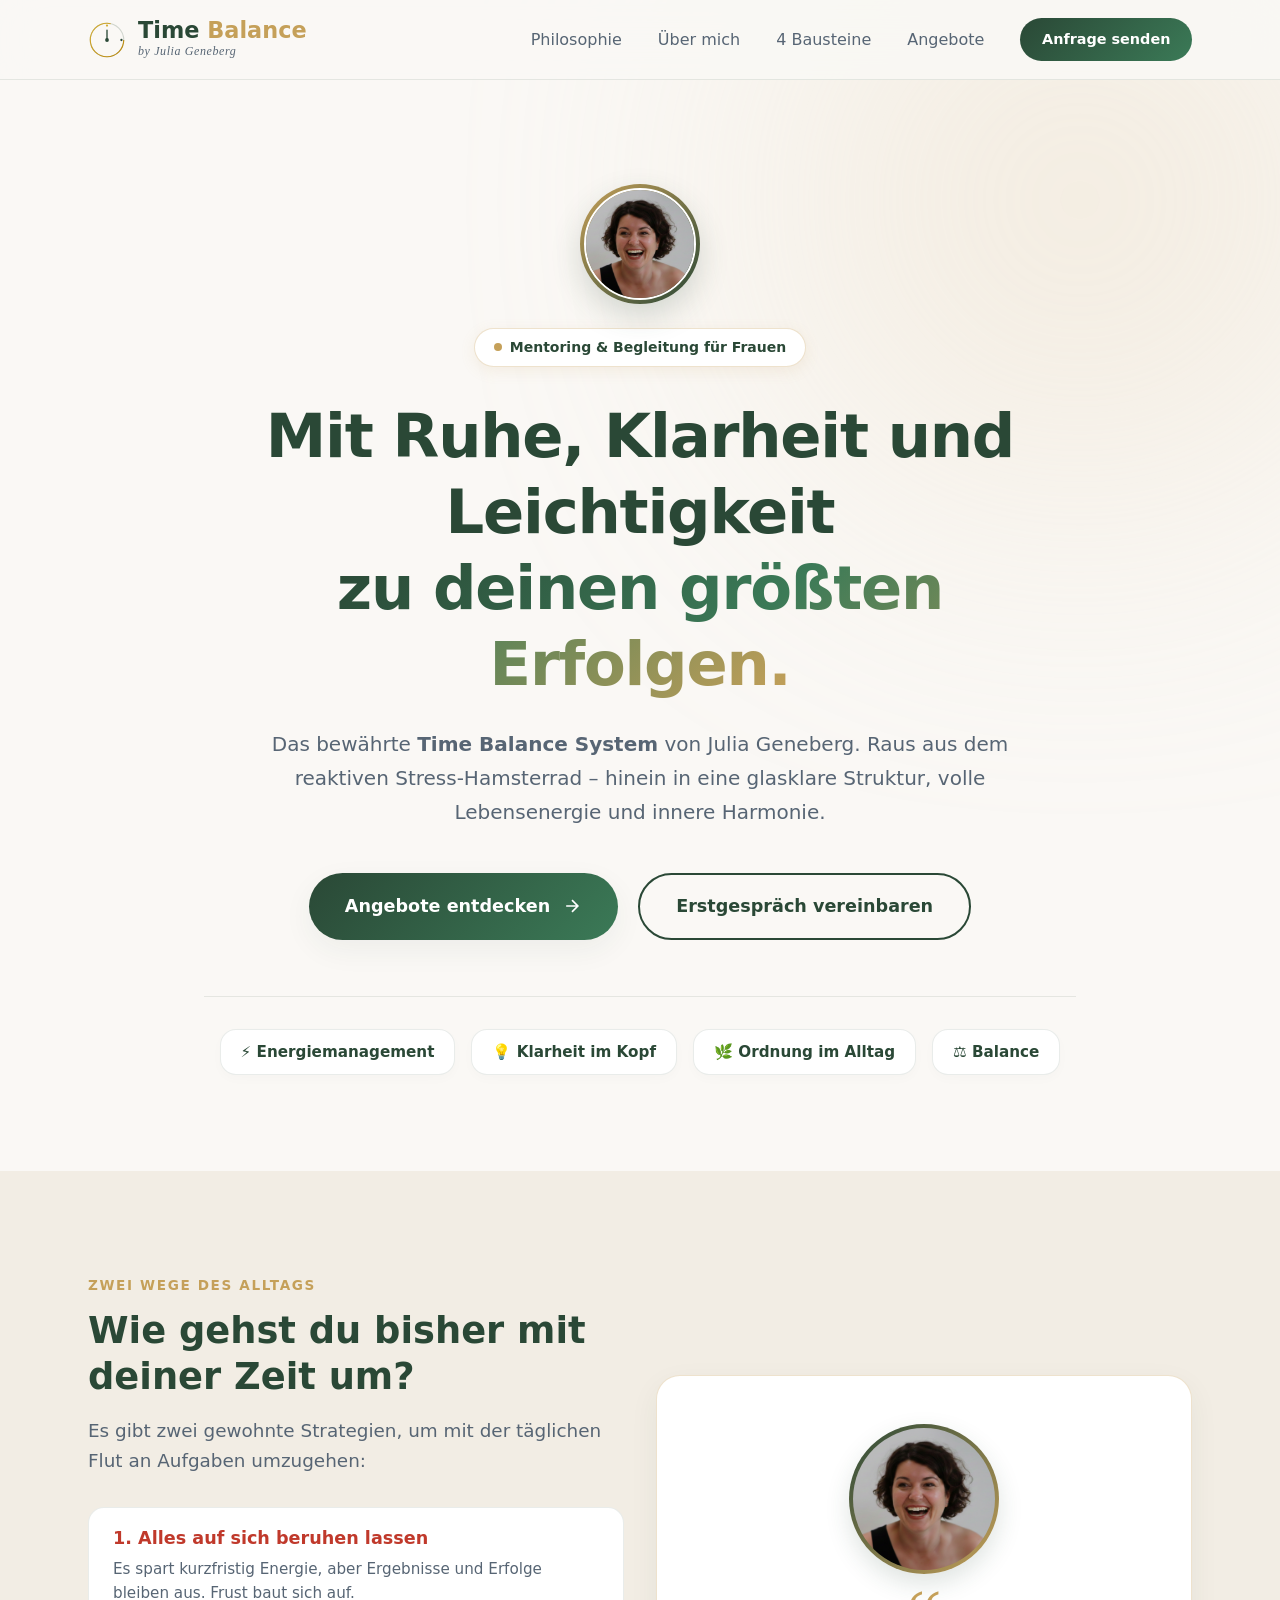
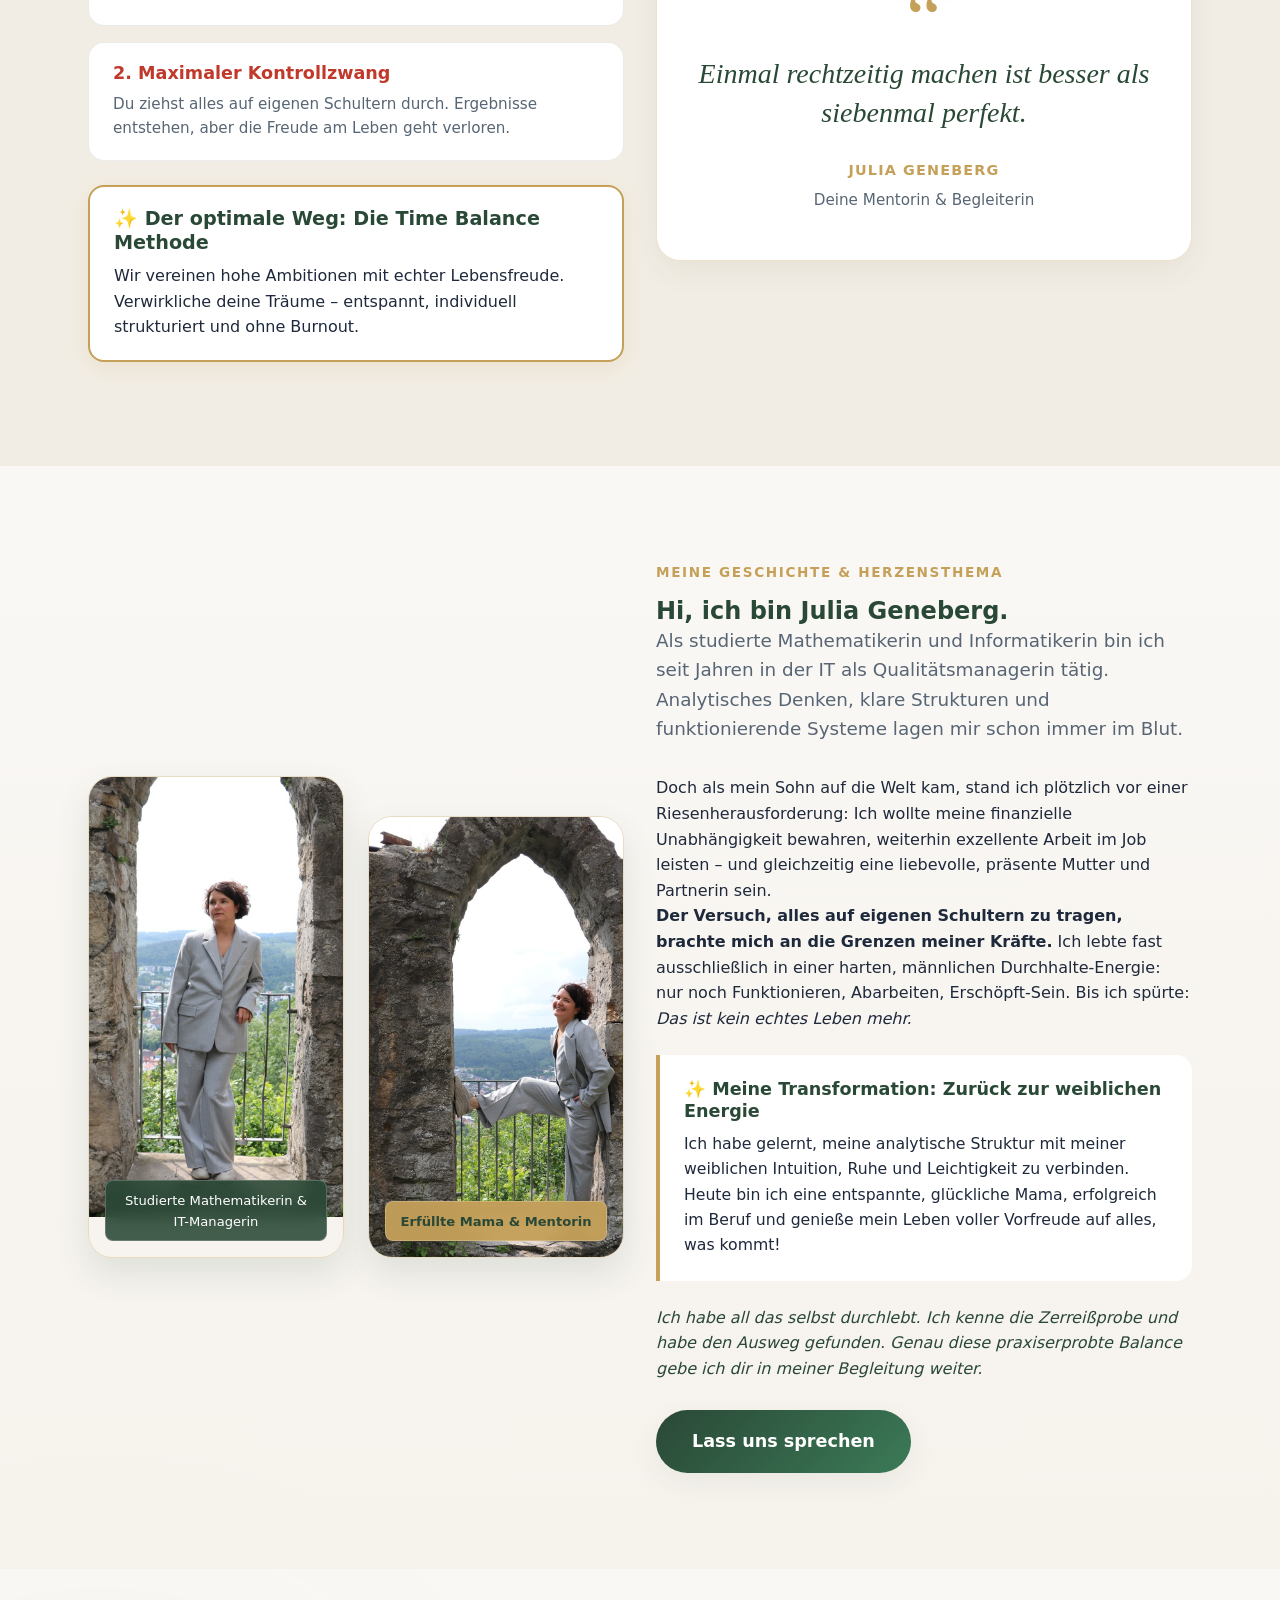
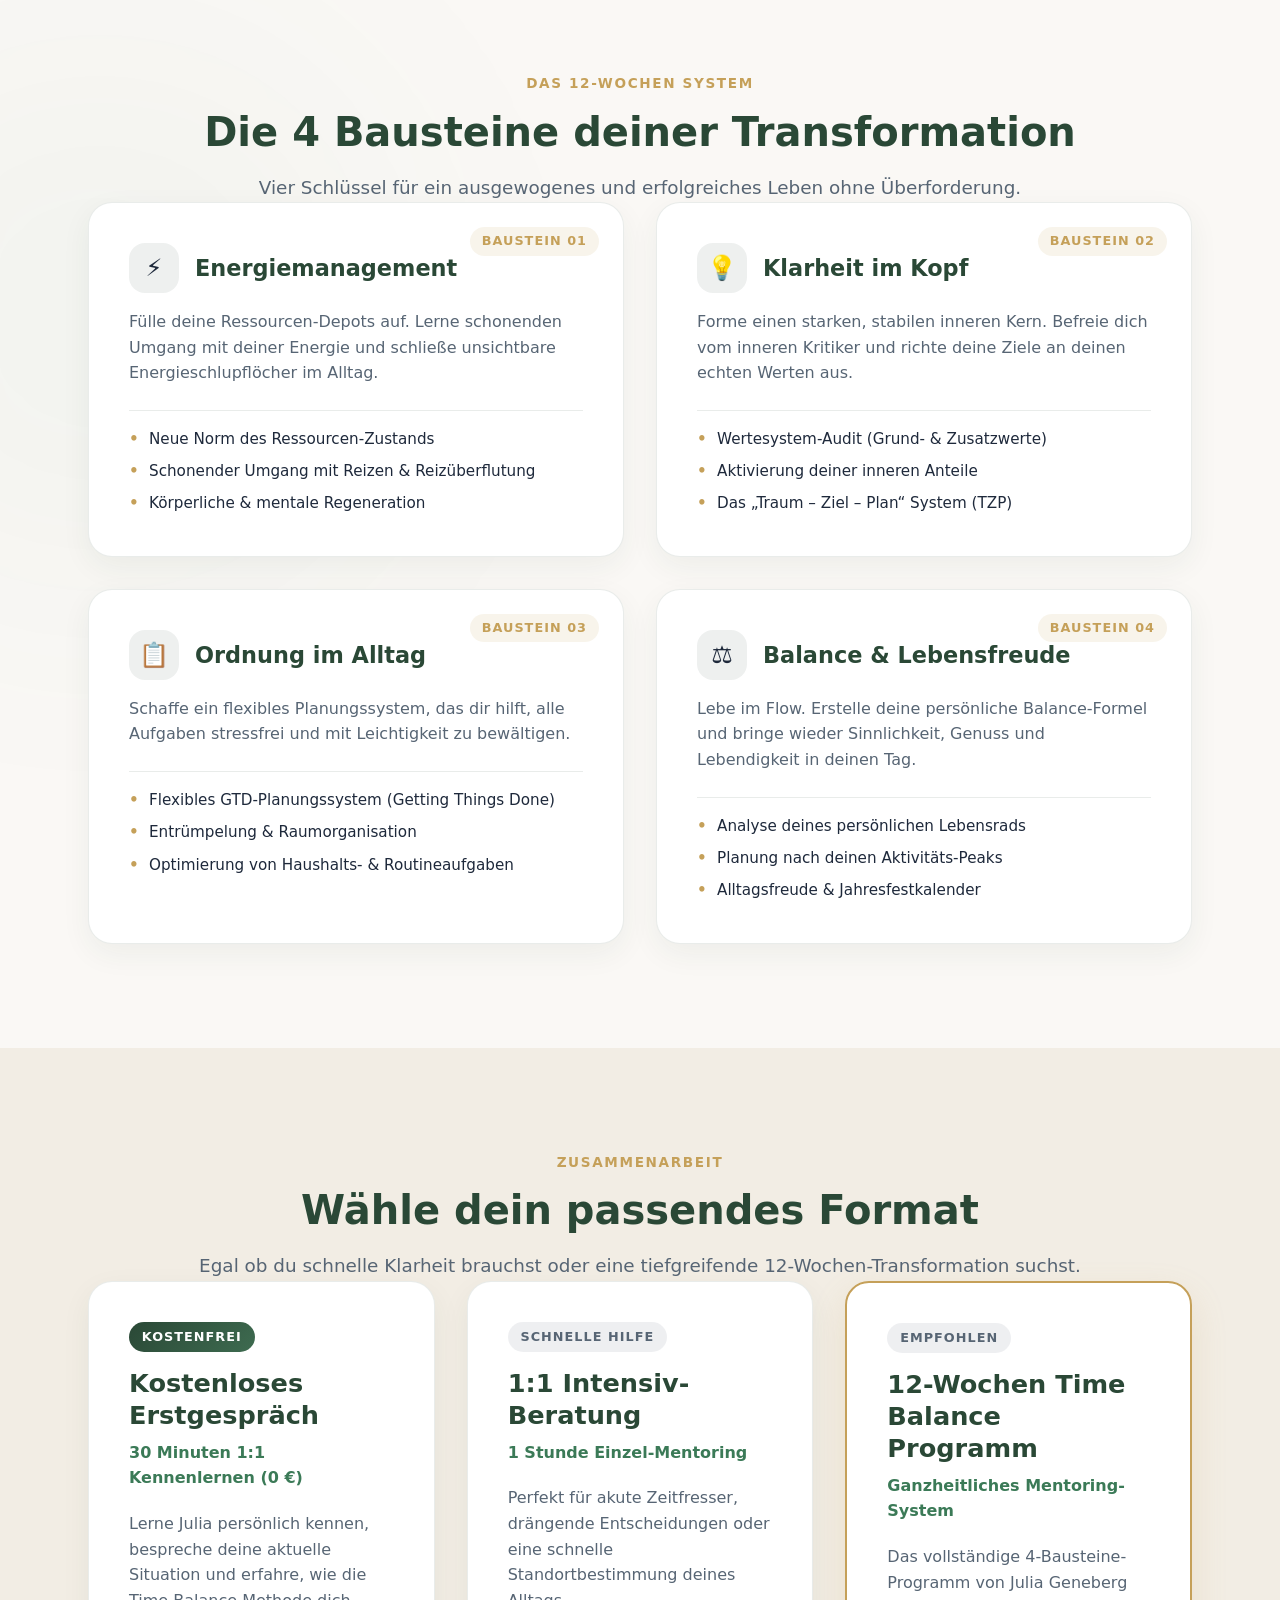
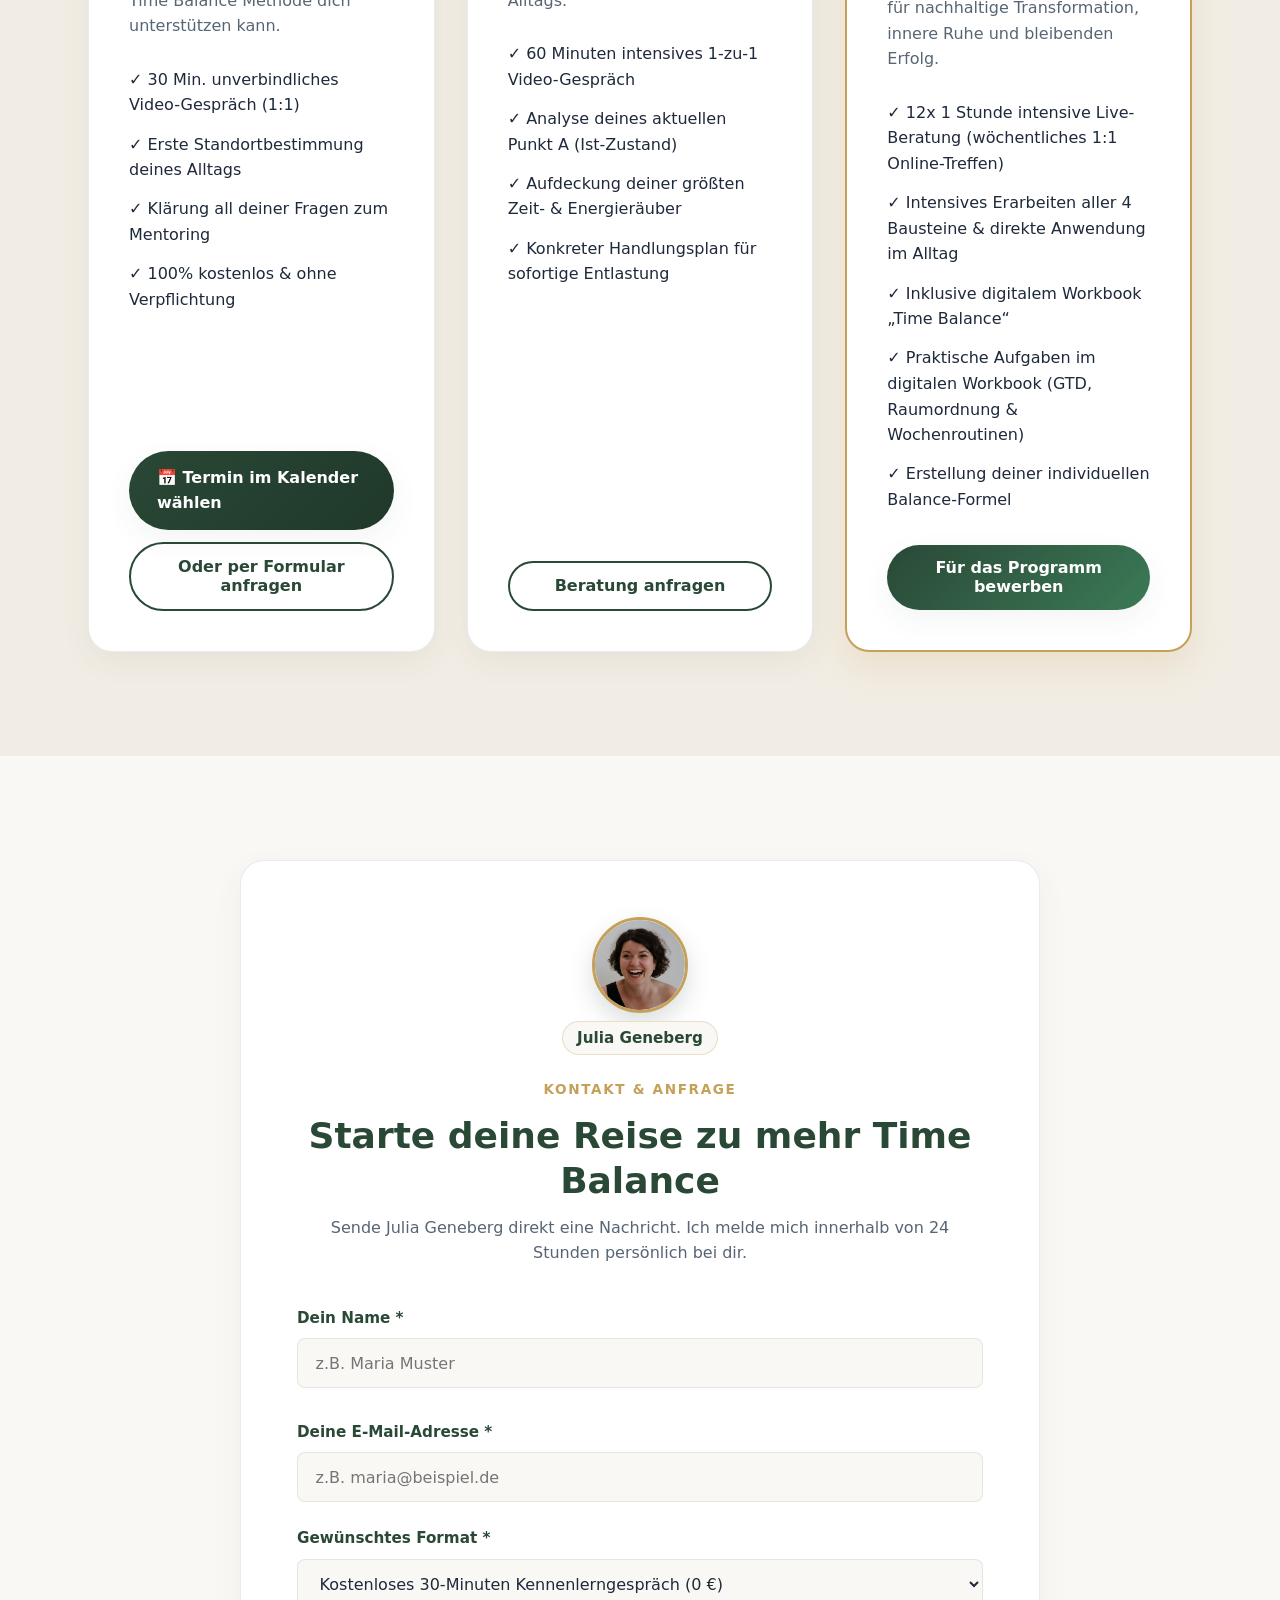
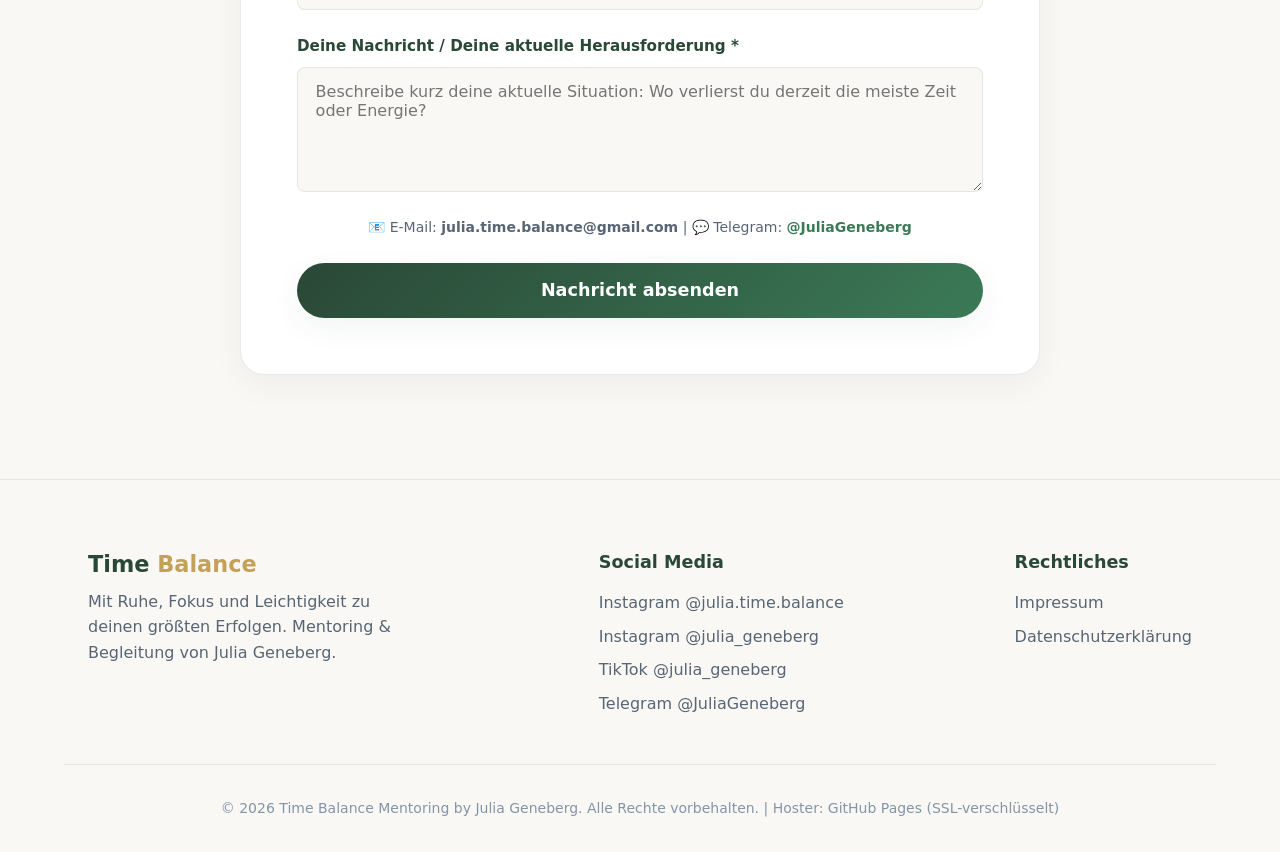
==== index.html @ 058be2da "Add files via upload" ====
<!DOCTYPE html>
<html lang="de">
<head>
    <meta charset="UTF-8">
    <meta name="viewport" content="width=device-width, initial-scale=1.0">
    <title>Time Balance | Julia Geneberg – Mit Ruhe, Klarheit & Leichtigkeit zum Erfolg</title>
    <meta name="description" content="Time Balance Mentoring & Begleitung von Julia Geneberg. Gewinne deine Energie zurück, schaffe Ordnung im Alltag und erreiche deine Ziele ohne Burnout.">
    <meta name="keywords" content="Time Balance, Julia Geneberg, Zeitmanagement Mentoring, Energiemanagement, Klarheit im Kopf, Ordnung im Alltag, Work-Life-Balance, Begleitung">
    
    <!-- Open Graph / Social Media -->
    <meta property="og:title" content="Time Balance | Julia Geneberg">
    <meta property="og:description" content="Mit Ruhe, Klarheit und Leichtigkeit zu deinen größten Erfolgen. Entdecke das 12-Wochen-Programm & die 1:1 Beratung.">
    <meta property="og:type" content="website">

    <!-- CSS (System & Local Fonts - 100% DSGVO-konform ohne US-Datentransfer) -->
    <link rel="stylesheet" href="style.css">
</head>
<body>

    <!-- Subtle Organic Background Glows -->
    <div class="bg-glow glow-light-1"></div>
    <div class="bg-glow glow-light-2"></div>

    <!-- Navigation Bar -->
    <nav class="navbar" id="navbar">
        <div class="container nav-container">
            <a href="#" class="logo">
                <div class="logo-icon-wrapper">
                    <!-- Custom Time Balance Clock Logo Icon -->
                    <svg class="logo-clock-svg" viewBox="0 0 100 100" width="38" height="38">
                        <circle cx="50" cy="50" r="44" fill="none" stroke="currentColor" stroke-width="3" opacity="0.2"/>
                        <circle cx="50" cy="50" r="44" fill="none" stroke="url(#goldGradient)" stroke-width="3" stroke-dasharray="276" stroke-dashoffset="60"/>
                        <!-- Clock Hands -->
                        <line x1="50" y1="50" x2="50" y2="24" stroke="currentColor" stroke-width="3.5" stroke-linecap="round"/>
                        <line x1="50" y1="50" x2="68" y2="50" stroke="url(#goldGradient)" stroke-width="3.5" stroke-linecap="round"/>
                        <!-- Center Balance Sphere -->
                        <circle cx="50" cy="50" r="5" fill="currentColor"/>
                        <!-- Gentle orbit dots -->
                        <circle cx="50" cy="12" r="3" fill="#D4AF37"/>
                        <circle cx="88" cy="50" r="3" fill="#2A4836"/>
                        <defs>
                            <linearGradient id="goldGradient" x1="0%" y1="0%" x2="100%" y2="100%">
                                <stop offset="0%" stop-color="#D4AF37"/>
                                <stop offset="100%" stop-color="#B8860B"/>
                            </linearGradient>
                        </defs>
                    </svg>
                </div>
                <div class="logo-text-group">
                    <span class="logo-title">Time <span class="accent-gold">Balance</span></span>
                    <span class="logo-subtitle">by Julia Geneberg</span>
                </div>
            </a>
            <div class="nav-links">
                <a href="#philosophie">Philosophie</a>
                <a href="#ueber-mich">Über mich</a>
                <a href="#bausteine">4 Bausteine</a>
                <a href="#angebote">Angebote</a>
                <a href="#kontakt" class="btn btn-nav btn-primary">Anfrage senden</a>
            </div>
        </div>
    </nav>

    <!-- Hero Section -->
    <header class="hero">
        <div class="container hero-container">
            <div class="hero-profile" style="margin-bottom: 1.5rem; display: flex; justify-content: center; align-items: center;">
                <div class="hero-avatar-circle" style="width: 120px; height: 120px; min-width: 120px; min-height: 120px; max-width: 120px; max-height: 120px; border-radius: 50%; padding: 4px; background: linear-gradient(135deg, var(--accent-gold) 0%, var(--brand-forest) 100%); box-shadow: 0 10px 25px rgba(42, 72, 54, 0.2); overflow: hidden; display: block;">
                    <img src="julia-geneberg.jpg" alt="Julia Geneberg – Time Balance Mentorin & Begleiterin" class="hero-avatar-img" style="width: 100%; height: 100%; border-radius: 50%; object-fit: cover; display: block; border: 2px solid #FFF;">
                </div>
            </div>
            <div class="hero-badge">
                <span class="pulse-dot"></span> Mentoring & Begleitung für Frauen
            </div>
            <h1 class="hero-title">
                Mit Ruhe, Klarheit und Leichtigkeit <br>
                <span class="gradient-text">zu deinen größten Erfolgen.</span>
            </h1>
            <p class="hero-subtitle">
                Das bewährte <strong>Time Balance System</strong> von Julia Geneberg. Raus aus dem reaktiven Stress-Hamsterrad – hinein in eine glasklare Struktur, volle Lebensenergie und innere Harmonie.
            </p>
            <div class="hero-actions">
                <a href="#angebote" class="btn btn-primary btn-lg shadow-soft">
                    <span>Angebote entdecken</span>
                    <svg width="20" height="20" viewBox="0 0 24 24" fill="none" stroke="currentColor" stroke-width="2"><path d="M5 12h14M12 5l7 7-7 7"/></svg>
                </a>
                <a href="#kontakt" class="btn btn-outline btn-lg">Erstgespräch vereinbaren</a>
            </div>
            
            <!-- Key Pillars Overview -->
            <div class="hero-pillars-preview">
                <div class="pillar-pill">⚡ Energiemanagement</div>
                <div class="pillar-pill">💡 Klarheit im Kopf</div>
                <div class="pillar-pill">🌿 Ordnung im Alltag</div>
                <div class="pillar-pill">⚖️ Balance</div>
            </div>
        </div>
    </header>

    <main>
        <!-- Core Philosophy Section -->
        <section class="section philosophy-section" id="philosophie">
            <div class="container">
                <div class="grid grid-2 align-center">
                    <div class="philosophy-text">
                        <span class="section-tag">Zwei Wege des Alltags</span>
                        <h2>Wie gehst du bisher mit deiner Zeit um?</h2>
                        <p class="lead-text">Es gibt zwei gewohnte Strategien, um mit der täglichen Flut an Aufgaben umzugehen:</p>
                        
                        <div class="strategy-comparison">
                            <div class="strategy-box strategy-bad">
                                <h4>1. Alles auf sich beruhen lassen</h4>
                                <p>Es spart kurzfristig Energie, aber Ergebnisse und Erfolge bleiben aus. Frust baut sich auf.</p>
                            </div>
                            <div class="strategy-box strategy-bad">
                                <h4>2. Maximaler Kontrollzwang</h4>
                                <p>Du ziehst alles auf eigenen Schultern durch. Ergebnisse entstehen, aber die Freude am Leben geht verloren.</p>
                            </div>
                        </div>

                        <div class="strategy-box strategy-good">
                            <h4>✨ Der optimale Weg: Die Time Balance Methode</h4>
                            <p>Wir vereinen hohe Ambitionen mit echter Lebensfreude. Verwirkliche deine Träume – entspannt, individuell strukturiert und ohne Burnout.</p>
                        </div>
                    </div>

                    <div class="philosophy-card-wrapper">
                        <div class="glass-card main-quote-card text-center">
                            <div class="author-photo-wrapper">
                                <img src="julia-geneberg.jpg" alt="Julia Geneberg – Time Balance Mentorin & Begleiterin" class="author-photo">
                            </div>
                            <div class="quote-icon">“</div>
                            <blockquote class="quote-text">
                                Einmal rechtzeitig machen ist besser als siebenmal perfekt.
                            </blockquote>
                            <cite class="quote-author">Julia Geneberg</cite>
                            <p class="author-title">Deine Mentorin & Begleiterin</p>
                        </div>
                    </div>
                </div>
            </div>
        </section>

        <!-- Section: Über Julia Geneberg (Meine Story) -->
        <section class="section about-section" id="ueber-mich">
            <div class="container">
                <div class="grid grid-2 align-center">
                    <div class="about-images-gallery">
                        <div class="about-img-card card-primary">
                            <img src="julia-about-1.jpg" alt="Julia Geneberg – Mentoring & IT Qualitätsmanagerin" class="about-img">
                            <div class="about-img-badge">
                                <span>Studierte Mathematikerin & IT-Managerin</span>
                            </div>
                        </div>
                        <div class="about-img-card card-secondary">
                            <img src="julia-about-2.jpg" alt="Julia Geneberg – Mit Leichtigkeit und Freude im Leben" class="about-img">
                            <div class="about-img-badge gold-badge">
                                <span>Erfüllte Mama & Mentorin</span>
                            </div>
                        </div>
                    </div>

                    <div class="about-text-content">
                        <span class="section-tag">Meine Geschichte & Herzensthema</span>
                        <h2>Hi, ich bin Julia Geneberg.</h2>
                        <p class="lead-text">
                            Als studierte Mathematikerin und Informatikerin bin ich seit Jahren in der IT als Qualitätsmanagerin tätig. Analytisches Denken, klare Strukturen und funktionierende Systeme lagen mir schon immer im Blut.
                        </p>
                        
                        <p>
                            Doch als mein Sohn auf die Welt kam, stand ich plötzlich vor einer Riesenherausforderung: Ich wollte meine finanzielle Unabhängigkeit bewahren, weiterhin exzellente Arbeit im Job leisten – und gleichzeitig eine liebevolle, präsente Mutter und Partnerin sein.
                        </p>

                        <p>
                            <strong>Der Versuch, alles auf eigenen Schultern zu tragen, brachte mich an die Grenzen meiner Kräfte.</strong> Ich lebte fast ausschließlich in einer harten, männlichen Durchhalte-Energie: nur noch Funktionieren, Abarbeiten, Erschöpft-Sein. Bis ich spürte: <em>Das ist kein echtes Leben mehr.</em>
                        </p>

                        <div class="about-highlight-box">
                            <h4>✨ Meine Transformation: Zurück zur weiblichen Energie</h4>
                            <p>
                                Ich habe gelernt, meine analytische Struktur mit meiner weiblichen Intuition, Ruhe und Leichtigkeit zu verbinden. Heute bin ich eine entspannte, glückliche Mama, erfolgreich im Beruf und genieße mein Leben voller Vorfreude auf alles, was kommt!
                            </p>
                        </div>

                        <p class="about-closing-note">
                            Ich habe all das selbst durchlebt. Ich kenne die Zerreißprobe und habe den Ausweg gefunden. Genau diese praxiserprobte Balance gebe ich dir in meiner Begleitung weiter.
                        </p>

                        <div class="about-cta">
                            <a href="#kontakt" class="btn btn-primary btn-lg shadow-soft">Lass uns sprechen</a>
                        </div>
                    </div>
                </div>
            </div>
        </section>

        <!-- The 4 Modules / Bausteine Section -->
        <section class="section modules-section" id="bausteine">
            <div class="container">
                <div class="section-header text-center">
                    <span class="section-tag">Das 12-Wochen System</span>
                    <h2>Die 4 Bausteine deiner Transformation</h2>
                    <p>Vier Schlüssel für ein ausgewogenes und erfolgreiches Leben ohne Überforderung.</p>
                </div>

                <div class="grid modules-grid">
                    <!-- Modul 1 -->
                    <div class="glass-card module-card">
                        <div class="module-number">Baustein 01</div>
                        <div class="module-header">
                            <div class="module-icon">⚡</div>
                            <h3>Energiemanagement</h3>
                        </div>
                        <p class="module-desc">Fülle deine Ressourcen-Depots auf. Lerne schonenden Umgang mit deiner Energie und schließe unsichtbare Energieschlupflöcher im Alltag.</p>
                        <ul class="module-topics">
                            <li>Neue Norm des Ressourcen-Zustands</li>
                            <li>Schonender Umgang mit Reizen & Reizüberflutung</li>
                            <li>Körperliche & mentale Regeneration</li>
                        </ul>
                    </div>

                    <!-- Modul 2 -->
                    <div class="glass-card module-card">
                        <div class="module-number">Baustein 02</div>
                        <div class="module-header">
                            <div class="module-icon">💡</div>
                            <h3>Klarheit im Kopf</h3>
                        </div>
                        <p class="module-desc">Forme einen starken, stabilen inneren Kern. Befreie dich vom inneren Kritiker und richte deine Ziele an deinen echten Werten aus.</p>
                        <ul class="module-topics">
                            <li>Wertesystem-Audit (Grund- & Zusatzwerte)</li>
                            <li>Aktivierung deiner inneren Anteile</li>
                            <li>Das „Traum – Ziel – Plan“ System (TZP)</li>
                        </ul>
                    </div>

                    <!-- Modul 3 -->
                    <div class="glass-card module-card">
                        <div class="module-number">Baustein 03</div>
                        <div class="module-header">
                            <div class="module-icon">📋</div>
                            <h3>Ordnung im Alltag</h3>
                        </div>
                        <p class="module-desc">Schaffe ein flexibles Planungssystem, das dir hilft, alle Aufgaben stressfrei und mit Leichtigkeit zu bewältigen.</p>
                        <ul class="module-topics">
                            <li>Flexibles GTD-Planungssystem (Getting Things Done)</li>
                            <li>Entrümpelung & Raumorganisation</li>
                            <li>Optimierung von Haushalts- & Routineaufgaben</li>
                        </ul>
                    </div>

                    <!-- Modul 4 -->
                    <div class="glass-card module-card">
                        <div class="module-number">Baustein 04</div>
                        <div class="module-header">
                            <div class="module-icon">⚖️</div>
                            <h3>Balance & Lebensfreude</h3>
                        </div>
                        <p class="module-desc">Lebe im Flow. Erstelle deine persönliche Balance-Formel und bringe wieder Sinnlichkeit, Genuss und Lebendigkeit in deinen Tag.</p>
                        <ul class="module-topics">
                            <li>Analyse deines persönlichen Lebensrads</li>
                            <li>Planung nach deinen Aktivitäts-Peaks</li>
                            <li>Alltagsfreude & Jahresfestkalender</li>
                        </ul>
                    </div>
                </div>
            </div>
        </section>

        <!-- Offers / Program Pricing Section -->
        <section class="section offers-section" id="angebote">
            <div class="container">
                <div class="section-header text-center">
                    <span class="section-tag">Zusammenarbeit</span>
                    <h2>Wähle dein passendes Format</h2>
                    <p>Egal ob du schnelle Klarheit brauchst oder eine tiefgreifende 12-Wochen-Transformation suchst.</p>
                </div>

                <div class="grid offers-grid-3">
                    <!-- Offer 1: Kostenloses Erstgespräch -->
                    <div class="glass-card offer-card">
                        <div class="offer-badge badge-free">Kostenfrei</div>
                        <h3>Kostenloses Erstgespräch</h3>
                        <div class="offer-duration">30 Minuten 1:1 Kennenlernen (0 €)</div>
                        <p class="offer-intro">Lerne Julia persönlich kennen, bespreche deine aktuelle Situation und erfahre, wie die Time Balance Methode dich unterstützen kann.</p>
                        <ul class="offer-features">
                            <li>✓ 30 Min. unverbindliches Video-Gespräch (1:1)</li>
                            <li>✓ Erste Standortbestimmung deines Alltags</li>
                            <li>✓ Klärung all deiner Fragen zum Mentoring</li>
                            <li>✓ 100% kostenlos & ohne Verpflichtung</li>
                        </ul>
                        <div style="display: flex; flex-direction: column; gap: 0.75rem; margin-top: auto;">
                            <a href="https://calendar.google.com/calendar/appointments/schedules/AcZssZ3O7W5jW2Hg5AJOnnh7wxfMYpumrniHL9ccsd3iHwvKatPFZFqN3Dc2hAqdA0pdKZnVfE551KuW" target="_blank" rel="noopener" class="btn btn-calendar btn-block shadow-soft">
                                📅 Termin im Kalender wählen
                            </a>
                            <button class="btn btn-outline btn-block select-offer-btn" data-offer="Kostenloses 30-Minuten Kennenlerngespräch">
                                Oder per Formular anfragen
                            </button>
                        </div>
                    </div>

                    <!-- Offer 2: 1:1 Beratung -->
                    <div class="glass-card offer-card">
                        <div class="offer-badge">Schnelle Hilfe</div>
                        <h3>1:1 Intensiv-Beratung</h3>
                        <div class="offer-duration">1 Stunde Einzel-Mentoring</div>
                        <p class="offer-intro">Perfekt für akute Zeitfresser, drängende Entscheidungen oder eine schnelle Standortbestimmung deines Alltags.</p>
                        <ul class="offer-features">
                            <li>✓ 60 Minuten intensives 1-zu-1 Video-Gespräch</li>
                            <li>✓ Analyse deines aktuellen Punkt A (Ist-Zustand)</li>
                            <li>✓ Aufdeckung deiner größten Zeit- & Energieräuber</li>
                            <li>✓ Konkreter Handlungsplan für sofortige Entlastung</li>
                        </ul>
                        <button class="btn btn-outline btn-block select-offer-btn" data-offer="1:1 Intensiv-Beratung (1 Std.)" style="margin-top: auto;">
                            Beratung anfragen
                        </button>
                    </div>

                    <!-- Offer 3: 12-Wochen Programm -->
                    <div class="glass-card offer-card offer-featured">
                        <div class="offer-badge badge-featured">Empfohlen</div>
                        <h3>12-Wochen Time Balance Programm</h3>
                        <div class="offer-duration">Ganzheitliches Mentoring-System</div>
                        <p class="offer-intro">Das vollständige 4-Bausteine-Programm von Julia Geneberg für nachhaltige Transformation, innere Ruhe und bleibenden Erfolg.</p>
                        <ul class="offer-features">
                            <li>✓ 12x 1 Stunde intensive Live-Beratung (wöchentliches 1:1 Online-Treffen)</li>
                            <li>✓ Intensives Erarbeiten aller 4 Bausteine & direkte Anwendung im Alltag</li>
                            <li>✓ Inklusive digitalem Workbook „Time Balance“</li>
                            <li>✓ Praktische Aufgaben im digitalen Workbook (GTD, Raumordnung & Wochenroutinen)</li>
                            <li>✓ Erstellung deiner individuellen Balance-Formel</li>
                        </ul>
                        <button class="btn btn-primary btn-block shadow-soft select-offer-btn" data-offer="12-Wochen Time Balance Programm" style="margin-top: auto;">
                            Für das Programm bewerben
                        </button>
                    </div>
                </div>
            </div>
        </section>

        <!-- Direct Contact Form Section -->
        <section class="section contact-section" id="kontakt">
            <div class="container">
                <div class="contact-wrapper glass-card">
                    <div class="contact-header text-center">
                        <div class="contact-avatar-wrapper">
                            <img src="julia-geneberg.jpg" alt="Julia Geneberg – Deine Mentorin" class="contact-avatar-img">
                            <span class="contact-avatar-label">Julia Geneberg</span>
                        </div>
                        <span class="section-tag">Kontakt & Anfrage</span>
                        <h2>Starte deine Reise zu mehr Time Balance</h2>
                        <p>Sende Julia Geneberg direkt eine Nachricht. Ich melde mich innerhalb von 24 Stunden persönlich bei dir.</p>
                    </div>

                    <form class="contact-form" id="contactForm" onsubmit="handleContactSubmit(event)">
                        <input type="hidden" name="access_key" value="28f46f2c-7856-4ea6-a1ff-81896bbd7e42">
                        <input type="hidden" name="from_name" value="Time Balance Website">
                        <input type="hidden" name="subject" value="Neue Kontaktanfrage über die Website">

                        <div class="form-row grid grid-2">
                            <div class="form-group">
                                <label for="contactName">Dein Name *</label>
                                <input type="text" id="contactName" name="name" class="form-input" placeholder="z.B. Maria Muster" required>
                            </div>
                            <div class="form-group">
                                <label for="contactEmail">Deine E-Mail-Adresse *</label>
                                <input type="email" id="contactEmail" name="email" class="form-input" placeholder="z.B. maria@beispiel.de" required>
                            </div>
                        </div>

                        <div class="form-group">
                            <label for="contactOffer">Gewünschtes Format *</label>
                            <select id="contactOffer" name="Gewuenschtes_Format" class="form-input form-select" required>
                                <option value="Kostenloses 30-Minuten Kennenlerngespräch">Kostenloses 30-Minuten Kennenlerngespräch (0 €)</option>
                                <option value="1:1 Intensiv-Beratung (1 Std.)">1:1 Intensiv-Beratung (1 Std.)</option>
                                <option value="12-Wochen Time Balance Programm">12-Wochen Time Balance Programm (Mentoring)</option>
                                <option value="Allgemeine Frage">Allgemeine Frage / Sonstiges</option>
                            </select>
                        </div>

                        <div class="form-group">
                            <label for="contactMessage">Deine Nachricht / Deine aktuelle Herausforderung *</label>
                            <textarea id="contactMessage" name="nachricht" class="form-input form-textarea" rows="5" placeholder="Beschreibe kurz deine aktuelle Situation: Wo verlierst du derzeit die meiste Zeit oder Energie?" required></textarea>
                        </div>

                        <!-- Direct Receiver Config Option -->
                        <div class="form-note">
                            <span>📧 E-Mail: <strong>julia.time.balance@gmail.com</strong> | 💬 Telegram: <a href="https://t.me/JuliaGeneberg" target="_blank" rel="noopener" style="color: var(--brand-emerald); font-weight: 600;">@JuliaGeneberg</a></span>
                        </div>

                        <button type="submit" class="btn btn-primary btn-lg btn-block shadow-soft">
                            Nachricht absenden
                        </button>
                    </form>
                    <div class="form-success-message text-center" id="formSuccessMessage" style="display: none;">
                        <div class="success-icon">✨</div>
                        <h3>Vielen Dank für deine Nachricht!</h3>
                        <p>Ich habe deine Anfrage erhalten und werde mich ganz bald persönlich bei dir melden.</p>
                        <div style="margin-top: 1.25rem; padding: 1.25rem; background: rgba(197, 160, 89, 0.12); border-radius: var(--radius-md); border: 1px solid var(--accent-gold);">
                            <strong>💡 Tipp zur Vorbereitung:</strong><br>
                            Fülle gerne schon vorab deinen kostenlosen <a href="fragebogen.html" target="_blank" style="color: var(--brand-forest); text-decoration: underline; font-weight: 700;">Time Balance Fragebogen</a> aus. So lernen wir deine Situation vorab kennen und nutzen deine 30 Minuten optimal!
                        </div>
                    </div>
                </div>
            </div>
        </section>
    </main>

    <!-- Footer -->
    <footer class="footer">
        <div class="container footer-container">
            <div class="footer-brand">
                <div class="logo">
                    <span class="logo-title">Time <span class="accent-gold">Balance</span></span>
                </div>
                <p>Mit Ruhe, Fokus und Leichtigkeit zu deinen größten Erfolgen. Mentoring & Begleitung von Julia Geneberg.</p>
            </div>

            <div class="footer-links">
                <h4>Social Media</h4>
                <ul>
                    <li><a href="https://www.instagram.com/julia.time.balance/" target="_blank" rel="noopener">Instagram @julia.time.balance</a></li>
                    <li><a href="https://www.instagram.com/julia_geneberg/?hl=de" target="_blank" rel="noopener">Instagram @julia_geneberg</a></li>
                    <li><a href="https://www.tiktok.com/@julia_geneberg" target="_blank" rel="noopener">TikTok @julia_geneberg</a></li>
                    <li><a href="https://t.me/JuliaGeneberg" target="_blank" rel="noopener">Telegram @JuliaGeneberg</a></li>
                </ul>
            </div>

            <div class="footer-links">
                <h4>Rechtliches</h4>
                <ul>
                    <li><a href="#" id="openImpressum">Impressum</a></li>
                    <li><a href="#" id="openDatenschutz">Datenschutzerklärung</a></li>
                </ul>
            </div>
        </div>
        <div class="container footer-bottom">
            <p>&copy; <span id="year"></span> Time Balance Mentoring by Julia Geneberg. Alle Rechte vorbehalten. | Hoster: GitHub Pages (SSL-verschlüsselt)</p>
        </div>
    </footer>

    <!-- Modal Impressum -->
    <div class="modal" id="modalImpressum" aria-hidden="true">
        <div class="modal-overlay" id="closeImpressumOverlay"></div>
        <div class="modal-container glass-card">
            <button class="modal-close" id="closeImpressumBtn">&times;</button>
            <div class="modal-body">
                <h2>Impressum</h2>
                <p><strong>Diensteanbieter:</strong></p>
                <p>
                    Julia Geneberg<br>
                    Einzelunternehmen<br>
                    Wilhelmshöhe 39<br>
                    33102 Paderborn<br>
                    Deutschland<br>
                    <small><em>(Geschäftsbezeichnung: Time Balance Mentoring)</em></small>
                </p>

                <p><strong>Kontaktmöglichkeiten:</strong><br>
                    E-Mail: <a href="mailto:julia.time.balance@gmail.com" style="color: var(--brand-emerald);">julia.time.balance@gmail.com</a><br>
                    Telegram: <a href="https://t.me/JuliaGeneberg" target="_blank" rel="noopener" style="color: var(--brand-emerald);">t.me/JuliaGeneberg</a>
                </p>

                <p><strong>Angaben zum Unternehmen:</strong><br>
                    Umsatzsteuer-Identifikationsnummer (USt-ID): <strong>DE367524229</strong>
                </p>

                <p><strong>Audiovisuelle Mediendienste:</strong><br>
                    Sitzland: Deutschland<br>
                    Zuständige Regulierungs- bzw. Aufsichtsbehörde: Landesanstalt für Medien NRW (<a href="https://www.medienanstalt-nrw.de/" target="_blank" rel="noopener" style="color: var(--brand-emerald);">https://www.medienanstalt-nrw.de/</a>)
                </p>

                <p><strong>Social Media & Onlinepräsenzen:</strong><br>
                    Dieses Impressum gilt auch für die folgenden Social-Media-Präsenzen und Onlineprofile:<br>
                    • Instagram: <a href="https://www.instagram.com/julia.time.balance/" target="_blank" rel="noopener" style="color: var(--brand-emerald);">@julia.time.balance</a> | <a href="https://www.instagram.com/julia_geneberg/?hl=de" target="_blank" rel="noopener" style="color: var(--brand-emerald);">@julia_geneberg</a><br>
                    • TikTok: <a href="https://www.tiktok.com/@julia_geneberg" target="_blank" rel="noopener" style="color: var(--brand-emerald);">@julia_geneberg</a>
                </p>

                <p><strong>Vorbehalt der Nutzung für Text und Data Mining:</strong><br>
                    Der Inhaber dieser Website gestattet die Nutzung oder das Herunterladen von Inhalten dieser Website durch Dritte für die Entwicklung, das Training oder den Betrieb von künstlicher Intelligenz oder anderen maschinellen Lernsystemen ("Text und Data Mining") ausschließlich mit ausdrücklicher schriftlicher Zustimmung des Inhabers.
                </p>

                <p><strong>Haftungs- und Schutzrechtshinweise:</strong><br>
                    <strong>Haftungsausschluss:</strong> Die Inhalte dieses Onlineangebotes wurden sorgfältig erstellt, dienen jedoch nur der Information.<br>
                    <strong>Links auf fremde Webseiten:</strong> Die Inhalte fremder Webseiten, auf die wir verweisen, liegen außerhalb unseres Verantwortungsbereiches.<br>
                    <strong>Urheberrechte und Markenrechte:</strong> Alle Inhalte wie Texte, Fotografien und Grafiken sind durch Schutzrechte geschützt.<br>
                    <strong>Hinweise auf Rechtsverstöße:</strong> Sollten Sie Rechtsverstöße bemerken, bitten um einen Hinweis zur unverzüglichen Entfernung.
                </p>
                <p style="font-size: 0.8rem; color: var(--text-muted); margin-top: 1.5rem;">
                    Erstellt mit Unterstützung von Datenschutz-Generator.de von RA Dr. Thomas Schwenke.
                </p>
            </div>
        </div>
    </div>

    <!-- Modal Datenschutz -->
    <div class="modal" id="modalDatenschutz" aria-hidden="true">
        <div class="modal-overlay" id="closeDatenschutzOverlay"></div>
        <div class="modal-container glass-card">
            <button class="modal-close" id="closeDatenschutzBtn">&times;</button>
            <div class="modal-body">
                <h2>Datenschutzerklärung</h2>
                
                <h3>Präambel</h3>
                <p>Mit der folgenden Datenschutzerklärung möchten wir Sie darüber aufklären, welche Arten Ihrer personenbezogenen Daten (nachfolgend auch kurz als "Daten" bezeichnet) wir zu welchen Zwecken und in welchem Umfang verarbeiten. Die Datenschutzerklärung gilt für alle von uns durchgeführten Verarbeitungen personenbezogener Daten, sowohl im Rahmen der Erbringung unserer Leistungen als auch insbesondere auf unseren Webseiten, in mobilen Applikationen sowie innerhalb externer Onlinepräsenzen, wie z. B. unserer Social-Media-Profile (nachfolgend zusammenfassend bezeichnet als "Onlineangebot").</p>
                <p><small>Stand: 29. Dezember 2025</small></p>

                <h3>Verantwortlicher</h3>
                <p>
                    Julia Geneberg<br>
                    Einzelunternehmen<br>
                    Wilhelmshöhe 39<br>
                    33102 Paderborn<br>
                    Deutschland<br>
                    E-Mail-Adresse: <a href="mailto:julia.time.balance@gmail.com" style="color: var(--brand-emerald);">julia.time.balance@gmail.com</a>
                </p>

                <h3>Übersicht der Verarbeitungen</h3>
                <p>Die nachfolgende Übersicht fasst die Arten der verarbeiteten Daten und die Zwecke ihrer Verarbeitung zusammen und verweist auf die betroffenen Personen.</p>
                <p><strong>Arten der verarbeiteten Daten:</strong> Bestandsdaten, Zahlungsdaten, Kontaktdaten, Inhaltsdaten, Vertragsdaten, Nutzungsdaten, Meta-, Kommunikations- und Verfahrensdaten, Protokolldaten.</p>
                <p><strong>Kategorien betroffener Personen:</strong> Leistungsempfänger und Auftraggeber, Interessenten, Kommunikationspartner, Nutzer, Geschäfts- und Vertragspartner.</p>
                <p><strong>Zwecke der Verarbeitung:</strong> Erbringung vertraglicher Leistungen und Erfüllung vertraglicher Pflichten, Kommunikation, Sicherheitsmaßnahmen, Direktmarketing, Büro- und Organisationsverfahren, Organisations- und Verwaltungsverfahren, Feedback, Marketing, Bereitstellung unseres Onlineangebotes und Nutzerfreundlichkeit, Informationstechnische Infrastruktur, Öffentlichkeitsarbeit.</p>

                <h3>Maßgebliche Rechtsgrundlagen</h3>
                <p>Maßgebliche Rechtsgrundlagen nach der DSGVO: Im Folgenden erhalten Sie eine Übersicht der Rechtsgrundlagen der DSGVO, auf deren Basis wir personenbezogene Daten verarbeiten:</p>
                <ul>
                    <li><strong>Einwilligung (Art. 6 Abs. 1 S. 1 lit. a) DSGVO)</strong> - Die betroffene Person hat ihre Einwilligung in die Verarbeitung gegeben.</li>
                    <li><strong>Vertragserfüllung und vorvertragliche Anfragen (Art. 6 Abs. 1 S. 1 lit. b) DSGVO)</strong> - Die Verarbeitung ist für die Erfüllung eines Vertrags oder vorvertraglicher Maßnahmen erforderlich.</li>
                    <li><strong>Rechtliche Verpflichtung (Art. 6 Abs. 1 S. 1 lit. c) DSGVO)</strong> - Die Verarbeitung ist zur Erfüllung einer rechtlichen Verpflichtung erforderlich.</li>
                    <li><strong>Berechtigte Interessen (Art. 6 Abs. 1 S. 1 lit. f) DSGVO)</strong> - Zur Wahrung der berechtigten Interessen des Verantwortlichen.</li>
                </ul>

                <h3>Sicherheitsmaßnahmen & SSL-/TLS-Verschlüsselung (HTTPS)</h3>
                <p>Wir treffen nach Maßgabe der gesetzlichen Vorgaben geeignete technische und organisatorische Maßnahmen, um ein dem Risiko angemessenes Schutzniveau zu gewährleisten. Um Ihre Daten zu schützen, setzen wir auf HTTPS mit TLS-/SSL-Verschlüsselungstechnologie.</p>

                <h3>Allgemeine Informationen zur Datenspeicherung und Löschung</h3>
                <p>Wir löschen personenbezogene Daten, sobald die zugrundeliegenden Einwilligungen widerrufen werden oder keine weiteren rechtlichen Grundlagen für die Verarbeitung bestehen (z.B. nach Ablauf steuerrechtlicher Aufbewahrungsfristen von 6–10 Jahren).</p>

                <h3>Rechte der betroffenen Personen</h3>
                <p>Ihnen stehen als Betroffene nach der DSGVO verschiedene Rechte zu (Widerspruchsrecht, Widerrufsrecht bei Einwilligungen, Auskunftsrecht, Recht auf Berichtigung, Recht auf Löschung und Einschränkung, Recht auf Datenübertragbarkeit, Beschwerderecht bei Aufsichtsbehörde).</p>

                <h3>Bereitstellung des Onlineangebots & Webhosting (GitHub Pages)</h3>
                <p>Für die Bereitstellung unseres Onlineangebotes nutzen wir Speicherplatz und Serverkapazitäten (GitHub Pages). Beim Aufruf der Seite werden technisch notwendige Server-Logfiles verarbeitet.</p>

                <h3>Kontakt- und Anfrageverwaltung</h3>
                <p>Bei der Kontaktaufnahme mit uns (per Kontaktformular, E-Mail, Telegram oder Social Media) werden die Angaben der anfragenden Personen verarbeitet, soweit dies zur Beantwortung der Kontaktanfragen erforderlich ist.</p>

                <h3>Präsenzen in sozialen Netzwerken (Social Media)</h3>
                <p>Wir unterhalten Onlinepräsenzen innerhalb sozialer Netzwerke (Instagram, TikTok, Telegram) und verarbeiten in diesem Rahmen Nutzerdaten, um mit den dort aktiven Nutzern zu kommunizieren.</p>

                <h3>Plug-ins & Eingebettete Schriften (Google Fonts)</h3>
                <p>Wir binden externe Schriften von Google Fonts ein, um eine technisch sichere, wartungsfreie und einheitliche Darstellung der Schriftarten zu gewährleisten.</p>

                <p style="font-size: 0.8rem; color: var(--text-muted); margin-top: 2rem;">
                    Erstellt mit Unterstützung von Datenschutz-Generator.de von RA Dr. Thomas Schwenke.
                </p>
            </div>
        </div>
    </div>

    <!-- JS -->
    <script src="app.js"></script>
</body>
</html>
---- style.css ----
/* ==========================================================================
   Time Balance - Light Theme Design System (Julia Geneberg)
   ========================================================================== */
:root {
    /* Color Palette - Elegant Light Theme */
    --bg-light: #FAF8F5;          /* Warm linen / soft cream background */
    --bg-card: #FFFFFF;           /* Crisp clean white cards */
    --bg-card-hover: #F4F0EA;     /* Subtle warm hover */
    --bg-surface: #F2EDE4;        /* Soft section background */
    
    --text-primary: #1E293B;      /* Deep slate / charcoal */
    --text-secondary: #576574;    /* Muted warm grey */
    --text-muted: #8395A7;        /* Soft subtle text */
    
    /* Brand Accents */
    --brand-forest: #2A4836;      /* Deep Sage / Forest Green */
    --brand-emerald: #3B7A57;     /* Vibrant Sage Green */
    --accent-gold: #C5A059;       /* Luxury Warm Gold */
    --accent-gold-light: #E6D5B8; /* Light Champagne Gold */
    --accent-rose: #E8B4B8;       /* Soft Blush Pink */
    
    --border-light: rgba(42, 72, 54, 0.1);
    --border-gold: rgba(197, 160, 89, 0.3);
    
    /* Typography - 100% Local & Privacy Compliant (DSGVO-safe) */
    --font-heading: 'Outfit', system-ui, -apple-system, BlinkMacSystemFont, 'Segoe UI', Roboto, Helvetica, Arial, sans-serif;
    --font-serif: 'Cormorant Garamond', Georgia, 'Cambria', 'Times New Roman', serif;
    --font-body: 'Inter', system-ui, -apple-system, BlinkMacSystemFont, 'Segoe UI', Roboto, Helvetica, Arial, sans-serif;

    /* Transitions & Shadows */
    --transition: all 0.3s cubic-bezier(0.4, 0, 0.2, 1);
    --shadow-soft: 0 10px 30px rgba(42, 72, 54, 0.06);
    --shadow-hover: 0 20px 40px rgba(42, 72, 54, 0.12);
    --radius-sm: 8px;
    --radius-md: 16px;
    --radius-lg: 24px;
}

/* ==========================================================================
   Base Styles
   ========================================================================== */
* {
    margin: 0;
    padding: 0;
    box-sizing: border-box;
}

html {
    scroll-behavior: smooth;
    font-size: 16px;
}

body {
    background-color: var(--bg-light);
    color: var(--text-primary);
    font-family: var(--font-body);
    line-height: 1.6;
    overflow-x: hidden;
    position: relative;
    min-height: 100vh;
}

h1, h2, h3, h4 {
    font-family: var(--font-heading);
    color: var(--brand-forest);
    font-weight: 700;
    line-height: 1.25;
}

a {
    color: inherit;
    text-decoration: none;
}

/* ==========================================================================
   Background Effects
   ========================================================================== */
.bg-glow {
    position: absolute;
    border-radius: 50%;
    filter: blur(140px);
    z-index: -1;
    pointer-events: none;
    opacity: 0.35;
}

.glow-light-1 {
    width: 600px;
    height: 600px;
    background: var(--accent-gold-light);
    top: -100px;
    right: -100px;
}

.glow-light-2 {
    width: 500px;
    height: 500px;
    background: rgba(59, 122, 87, 0.15);
    top: 45%;
    left: -150px;
}

/* ==========================================================================
   Layout & Utility
   ========================================================================== */
.container {
    width: 90%;
    max-width: 1200px;
    margin: 0 auto;
    padding: 0 1.5rem;
}

.section {
    padding: 6.5rem 0;
}

.text-center {
    text-align: center;
}

.align-center {
    align-items: center;
}

.gradient-text {
    background: linear-gradient(135deg, var(--brand-forest) 0%, var(--brand-emerald) 50%, var(--accent-gold) 100%);
    -webkit-background-clip: text;
    -webkit-text-fill-color: transparent;
}

.accent-gold {
    color: var(--accent-gold);
}

.glass-card {
    background: var(--bg-card);
    border: 1px solid var(--border-light);
    border-radius: var(--radius-lg);
    padding: 2.5rem;
    box-shadow: var(--shadow-soft);
    transition: var(--transition);
}

.glass-card:hover {
    box-shadow: var(--shadow-hover);
    transform: translateY(-4px);
    border-color: rgba(197, 160, 89, 0.4);
}

.grid {
    display: grid;
    gap: 2rem;
}

.grid-2 {
    grid-template-columns: repeat(auto-fit, minmax(340px, 1fr));
}

.grid-3 {
    grid-template-columns: repeat(auto-fit, minmax(300px, 1fr));
}

.modules-grid {
    grid-template-columns: repeat(2, 1fr);
}

@media (max-width: 850px) {
    .modules-grid {
        grid-template-columns: 1fr;
    }
}

/* ==========================================================================
   Buttons
   ========================================================================== */
.btn {
    display: inline-flex;
    align-items: center;
    justify-content: center;
    gap: 0.75rem;
    padding: 0.85rem 1.75rem;
    font-family: var(--font-heading);
    font-size: 1rem;
    font-weight: 600;
    border-radius: 99px;
    cursor: pointer;
    transition: var(--transition);
    border: none;
    outline: none;
}

.btn-primary {
    background: linear-gradient(135deg, var(--brand-forest) 0%, var(--brand-emerald) 100%);
    color: #FFF;
}

.btn-primary:hover {
    transform: translateY(-2px);
    box-shadow: 0 12px 30px rgba(42, 72, 54, 0.25);
}

.btn-outline {
    background: transparent;
    border: 2px solid var(--brand-forest);
    color: var(--brand-forest);
}

.btn-outline:hover {
    background: var(--brand-forest);
    color: #FFF;
}

.btn-nav {
    padding: 0.6rem 1.35rem;
    font-size: 0.9rem;
}

.btn-lg {
    padding: 1.1rem 2.25rem;
    font-size: 1.1rem;
}

.btn-block {
    width: 100%;
}

.shadow-soft {
    box-shadow: var(--shadow-soft);
}

/* ==========================================================================
   Navigation Bar
   ========================================================================== */
.navbar {
    position: fixed;
    top: 0;
    left: 0;
    width: 100%;
    z-index: 1000;
    padding: 1.1rem 0;
    background: rgba(250, 248, 245, 0.85);
    backdrop-filter: blur(20px);
    -webkit-backdrop-filter: blur(20px);
    border-bottom: 1px solid var(--border-light);
    transition: var(--transition);
}

.nav-container {
    display: flex;
    justify-content: space-between;
    align-items: center;
}

.logo {
    display: flex;
    align-items: center;
    gap: 0.75rem;
}

.logo-icon-wrapper {
    display: flex;
    align-items: center;
    justify-content: center;
    color: var(--brand-forest);
}

.logo-text-group {
    display: flex;
    flex-direction: column;
}

.logo-title {
    font-family: var(--font-heading);
    font-size: 1.4rem;
    font-weight: 800;
    color: var(--brand-forest);
    line-height: 1.1;
}

.logo-subtitle {
    font-size: 0.75rem;
    font-family: var(--font-serif);
    font-style: italic;
    color: var(--text-secondary);
    letter-spacing: 0.05em;
}

.nav-links {
    display: flex;
    align-items: center;
    gap: 2.25rem;
}

.nav-links a:not(.btn) {
    color: var(--text-secondary);
    font-weight: 500;
    transition: var(--transition);
}

.nav-links a:not(.btn):hover {
    color: var(--brand-forest);
}

/* ==========================================================================
   Hero Section
   ========================================================================== */
.hero {
    padding: 11.5rem 0 6rem;
    position: relative;
}

.hero-container {
    display: flex;
    flex-direction: column;
    align-items: center;
    text-align: center;
    max-width: 920px;
}

.hero-profile {
    margin-bottom: 1.5rem !important;
    display: flex !important;
    flex-direction: column !important;
    align-items: center !important;
}

.hero-avatar-circle {
    position: relative !important;
    width: 120px !important;
    height: 120px !important;
    min-width: 120px !important;
    min-height: 120px !important;
    max-width: 120px !important;
    max-height: 120px !important;
    border-radius: 50% !important;
    padding: 4px !important;
    background: linear-gradient(135deg, var(--accent-gold) 0%, var(--brand-forest) 100%) !important;
    box-shadow: 0 12px 30px rgba(42, 72, 54, 0.18) !important;
    transition: var(--transition-normal) !important;
    overflow: hidden !important;
    display: inline-block !important;
}

.hero-avatar-circle:hover {
    transform: scale(1.06) !important;
    box-shadow: 0 15px 35px rgba(197, 160, 89, 0.3) !important;
}

.hero-avatar-img {
    width: 100% !important;
    height: 100% !important;
    border-radius: 50% !important;
    object-fit: cover !important;
    display: block !important;
    border: 2px solid #FFF !important;
}

.hero-badge {
    display: inline-flex;
    align-items: center;
    gap: 0.5rem;
    background: #FFF;
    border: 1px solid var(--border-gold);
    padding: 0.45rem 1.2rem;
    border-radius: 99px;
    font-size: 0.875rem;
    color: var(--brand-forest);
    margin-bottom: 2rem;
    font-weight: 600;
    box-shadow: 0 4px 15px rgba(197, 160, 89, 0.12);
}

.pulse-dot {
    width: 8px;
    height: 8px;
    background-color: var(--accent-gold);
    border-radius: 50%;
    animation: pulse 2s infinite;
}

@keyframes pulse {
    0% { transform: scale(0.95); box-shadow: 0 0 0 0 rgba(197, 160, 89, 0.7); }
    70% { transform: scale(1); box-shadow: 0 0 0 10px rgba(197, 160, 89, 0); }
    100% { transform: scale(0.95); box-shadow: 0 0 0 0 rgba(197, 160, 89, 0); }
}

.hero-title {
    font-size: clamp(2.4rem, 5vw, 3.8rem);
    letter-spacing: -0.02em;
    margin-bottom: 1.5rem;
}

.hero-subtitle {
    font-size: 1.25rem;
    color: var(--text-secondary);
    max-width: 780px;
    margin-bottom: 2.75rem;
    line-height: 1.7;
}

.hero-actions {
    display: flex;
    gap: 1.25rem;
    flex-wrap: wrap;
    justify-content: center;
    margin-bottom: 3.5rem;
}

.hero-pillars-preview {
    display: flex;
    gap: 1rem;
    flex-wrap: wrap;
    justify-content: center;
    padding-top: 2rem;
    border-top: 1px solid var(--border-light);
    width: 100%;
}

.pillar-pill {
    background: #FFF;
    border: 1px solid var(--border-light);
    padding: 0.6rem 1.25rem;
    border-radius: var(--radius-md);
    font-weight: 600;
    font-size: 0.95rem;
    color: var(--brand-forest);
    box-shadow: 0 4px 12px rgba(0, 0, 0, 0.02);
}

/* ==========================================================================
   Philosophy Section
   ========================================================================== */
.philosophy-section {
    background: var(--bg-surface);
}

.philosophy-text h2 {
    font-size: 2.3rem;
    margin-bottom: 1rem;
}

.lead-text {
    font-size: 1.15rem;
    color: var(--text-secondary);
    margin-bottom: 2rem;
}

.strategy-comparison {
    display: flex;
    flex-direction: column;
    gap: 1rem;
    margin-bottom: 1.5rem;
}

.strategy-box {
    padding: 1.25rem 1.5rem;
    border-radius: var(--radius-md);
    border: 1px solid var(--border-light);
}

.strategy-bad {
    background: #FFF;
}

.strategy-bad h4 {
    font-size: 1.1rem;
    color: #C0392B;
    margin-bottom: 0.4rem;
}

.strategy-bad p {
    font-size: 0.95rem;
    color: var(--text-secondary);
}

.strategy-good {
    background: #FFF;
    border: 2px solid var(--accent-gold);
    box-shadow: 0 6px 20px rgba(197, 160, 89, 0.15);
}

.strategy-good h4 {
    font-size: 1.2rem;
    color: var(--brand-forest);
    margin-bottom: 0.5rem;
}

.main-quote-card {
    background: #FFF;
    border-color: var(--border-gold);
    position: relative;
    padding: 3rem 2.5rem;
}

.author-photo-wrapper {
    width: 150px;
    height: 150px;
    margin: 0 auto 1.5rem;
    border-radius: 50%;
    padding: 4px;
    background: linear-gradient(135deg, var(--brand-forest) 0%, var(--accent-gold) 100%);
    box-shadow: 0 10px 25px rgba(42, 72, 54, 0.15);
}

.author-photo {
    width: 100%;
    height: 100%;
    object-fit: cover;
    border-radius: 50%;
    display: block;
}

.author-title {
    font-size: 0.95rem;
    color: var(--text-secondary);
    margin-top: 0.35rem;
    font-weight: 500;
}

/* About Me Section */
.about-section {
    background: linear-gradient(180deg, var(--bg-light) 0%, rgba(244, 240, 233, 0.7) 100%);
    position: relative;
    padding: 6rem 0;
}

.about-images-gallery {
    position: relative;
    display: grid;
    grid-template-columns: 1fr 1fr;
    gap: 1.5rem;
}

.about-img-card {
    position: relative;
    border-radius: var(--radius-lg);
    overflow: hidden;
    box-shadow: 0 15px 35px rgba(42, 72, 54, 0.12);
    border: 1px solid var(--border-gold);
    transition: var(--transition-normal);
}

.about-img-card:hover {
    transform: translateY(-5px);
    box-shadow: 0 20px 40px rgba(42, 72, 54, 0.18);
}

.card-primary {
    margin-top: 0;
}

.card-secondary {
    margin-top: 2.5rem;
}

.about-img {
    width: 100%;
    height: 440px;
    object-fit: cover;
    object-position: center;
    display: block;
}

.about-img-badge {
    position: absolute;
    bottom: 1rem;
    left: 1rem;
    right: 1rem;
    background: rgba(42, 72, 54, 0.88);
    backdrop-filter: blur(8px);
    color: #FFF;
    padding: 0.55rem 0.85rem;
    border-radius: var(--radius-sm);
    font-size: 0.82rem;
    font-weight: 500;
    text-align: center;
    border: 1px solid rgba(255,255,255,0.2);
}

.about-img-badge.gold-badge {
    background: rgba(197, 160, 89, 0.95);
    color: var(--brand-forest);
    font-weight: 600;
}

.about-highlight-box {
    background: var(--bg-card);
    border-left: 4px solid var(--accent-gold);
    padding: 1.5rem;
    border-radius: 0 var(--radius-md) var(--radius-md) 0;
    margin: 1.5rem 0;
    box-shadow: var(--shadow-sm);
}

.about-highlight-box h4 {
    color: var(--brand-forest);
    font-size: 1.1rem;
    margin-bottom: 0.5rem;
}

.about-highlight-box p {
    margin-bottom: 0;
    font-size: 0.98rem;
    color: var(--text-primary);
    line-height: 1.6;
}

.about-closing-note {
    font-style: italic;
    color: var(--brand-forest);
    font-weight: 500;
    line-height: 1.6;
}

.about-cta {
    margin-top: 1.75rem;
}

@media (max-width: 850px) {
    .about-images-gallery {
        grid-template-columns: 1fr;
    }
    .card-secondary {
        margin-top: 0;
    }
    .about-img {
        height: 340px;
    }
}

.quote-icon {
    font-family: var(--font-serif);
    font-size: 5rem;
    color: var(--accent-gold);
    line-height: 0.5;
    margin-bottom: 1rem;
}

.quote-text {
    font-family: var(--font-serif);
    font-size: 1.75rem;
    font-style: italic;
    color: var(--brand-forest);
    margin-bottom: 1.5rem;
    line-height: 1.4;
}

.quote-author {
    font-family: var(--font-heading);
    font-weight: 700;
    color: var(--accent-gold);
    font-style: normal;
    text-transform: uppercase;
    letter-spacing: 0.08em;
    font-size: 0.9rem;
}

/* ==========================================================================
   Modules Section
   ========================================================================== */
.section-tag {
    text-transform: uppercase;
    font-size: 0.85rem;
    font-weight: 700;
    letter-spacing: 0.12em;
    color: var(--accent-gold);
    display: block;
    margin-bottom: 0.75rem;
}

.section-header h2 {
    font-size: 2.5rem;
    margin-bottom: 1rem;
}

.section-header p {
    color: var(--text-secondary);
    font-size: 1.15rem;
}

.module-card {
    position: relative;
    background: #FFF;
}

.module-number {
    position: absolute;
    top: 1.5rem;
    right: 1.5rem;
    font-family: var(--font-heading);
    font-size: 0.8rem;
    font-weight: 700;
    text-transform: uppercase;
    letter-spacing: 0.08em;
    color: var(--accent-gold);
    background: rgba(197, 160, 89, 0.12);
    padding: 0.25rem 0.75rem;
    border-radius: 99px;
}

.module-header {
    display: flex;
    align-items: center;
    gap: 1rem;
    margin-bottom: 1rem;
}

.module-icon {
    width: 50px;
    height: 50px;
    border-radius: var(--radius-md);
    background: rgba(42, 72, 54, 0.08);
    display: flex;
    align-items: center;
    justify-content: center;
    font-size: 1.5rem;
}

.module-card h3 {
    font-size: 1.4rem;
}

.module-desc {
    color: var(--text-secondary);
    margin-bottom: 1.5rem;
}

.module-topics {
    list-style: none;
    display: flex;
    flex-direction: column;
    gap: 0.5rem;
    border-top: 1px solid var(--border-light);
    padding-top: 1rem;
}

.module-topics li {
    font-size: 0.95rem;
    color: var(--text-primary);
    position: relative;
    padding-left: 1.25rem;
}

.module-topics li::before {
    content: "•";
    color: var(--accent-gold);
    font-weight: bold;
    position: absolute;
    left: 0;
}

/* ==========================================================================
   Offers Section
   ========================================================================== */
.offers-section {
    background: var(--bg-surface);
}

.offer-card {
    background: #FFF;
    display: flex;
    flex-direction: column;
    position: relative;
}

.offer-badge {
    align-self: flex-start;
    font-size: 0.8rem;
    font-weight: 700;
    text-transform: uppercase;
    letter-spacing: 0.08em;
    padding: 0.3rem 0.8rem;
    border-radius: 99px;
    background: rgba(87, 101, 116, 0.1);
    color: var(--text-secondary);
    margin-bottom: 1rem;
}

.offers-grid-3 {
    display: grid;
    grid-template-columns: repeat(3, 1fr);
    gap: 2rem;
    align-items: stretch;
}

@media (max-width: 1024px) {
    .offers-grid-3 {
        grid-template-columns: 1fr;
    }
}

.badge-free {
    background: linear-gradient(135deg, #2A4836 0%, #3e6b50 100%);
    color: #FFF;
}

.btn-calendar {
    background: linear-gradient(135deg, var(--brand-forest) 0%, #1f382a 100%);
    color: #FFF !important;
    border: none;
    display: inline-flex;
    align-items: center;
    justify-content: center;
    gap: 0.5rem;
    font-weight: 600;
}

.btn-calendar:hover {
    background: linear-gradient(135deg, var(--accent-gold) 0%, #B8860B 100%);
    transform: translateY(-2px);
    box-shadow: 0 8px 20px rgba(197, 160, 89, 0.3);
}

.contact-avatar-wrapper {
    display: flex;
    flex-direction: column;
    align-items: center;
    margin-bottom: 1.5rem;
}

.contact-avatar-img {
    width: 96px;
    height: 96px;
    border-radius: 50%;
    object-fit: cover;
    border: 3px solid var(--accent-gold);
    box-shadow: 0 10px 25px rgba(42, 72, 54, 0.18);
    margin-bottom: 0.5rem;
    transition: var(--transition-normal);
}

.contact-avatar-img:hover {
    transform: scale(1.05);
}

.contact-avatar-label {
    font-size: 0.95rem;
    font-weight: 600;
    color: var(--brand-forest);
    background: var(--bg-light);
    padding: 0.25rem 0.85rem;
    border-radius: 99px;
    border: 1px solid var(--border-gold);
}

.offer-featured {
    border: 2px solid var(--accent-gold);
    box-shadow: 0 15px 35px rgba(197, 160, 89, 0.18);
}

.offer-card h3 {
    font-size: 1.6rem;
    margin-bottom: 0.5rem;
}

.offer-duration {
    font-size: 1rem;
    font-weight: 600;
    color: var(--brand-emerald);
    margin-bottom: 1.25rem;
}

.offer-intro {
    color: var(--text-secondary);
    margin-bottom: 1.75rem;
}

.offer-features {
    list-style: none;
    display: flex;
    flex-direction: column;
    gap: 0.85rem;
    margin-bottom: 2rem;
    flex-grow: 1;
}

.offer-features li {
    font-size: 1rem;
    color: var(--text-primary);
}

/* ==========================================================================
   Contact Section & Form
   ========================================================================== */
.contact-wrapper {
    max-width: 800px;
    margin: 0 auto;
    background: #FFF;
    padding: 3.5rem;
}

.contact-header h2 {
    font-size: 2.25rem;
    margin-bottom: 0.75rem;
}

.contact-header p {
    color: var(--text-secondary);
    margin-bottom: 2.5rem;
}

.contact-form {
    display: flex;
    flex-direction: column;
    gap: 1.5rem;
}

.form-group {
    display: flex;
    flex-direction: column;
    gap: 0.5rem;
    text-align: left;
}

.form-group label {
    font-weight: 600;
    font-size: 0.95rem;
    color: var(--brand-forest);
}

.form-input {
    width: 100%;
    padding: 0.9rem 1.1rem;
    background: #FAF8F5;
    border: 1px solid var(--border-light);
    border-radius: var(--radius-sm);
    font-family: var(--font-body);
    font-size: 1rem;
    color: var(--text-primary);
    outline: none;
    transition: var(--transition);
}

.form-input:focus {
    background: #FFF;
    border-color: var(--accent-gold);
    box-shadow: 0 0 0 3px rgba(197, 160, 89, 0.2);
}

.form-select {
    cursor: pointer;
}

.form-textarea {
    resize: vertical;
}

.form-note {
    font-size: 0.875rem;
    color: var(--text-secondary);
    text-align: center;
}

.success-icon {
    font-size: 3.5rem;
    margin-bottom: 1rem;
}

/* ==========================================================================
   Footer & Modals
   ========================================================================== */
.footer {
    border-top: 1px solid var(--border-light);
    padding: 4.5rem 0 2rem;
    background: #FAF8F5;
}

.footer-container {
    display: flex;
    justify-content: space-between;
    align-items: flex-start;
    margin-bottom: 3rem;
    flex-wrap: wrap;
    gap: 2rem;
}

.footer-brand p {
    color: var(--text-secondary);
    margin-top: 0.75rem;
    max-width: 340px;
}

.footer-links h4 {
    margin-bottom: 1rem;
    font-size: 1.1rem;
}

.footer-links ul {
    list-style: none;
    display: flex;
    flex-direction: column;
    gap: 0.5rem;
}

.footer-links a {
    color: var(--text-secondary);
    transition: var(--transition);
}

.footer-links a:hover {
    color: var(--brand-forest);
}

.footer-bottom {
    text-align: center;
    border-top: 1px solid var(--border-light);
    padding-top: 2rem;
    color: var(--text-muted);
    font-size: 0.875rem;
}

/* Modals */
.modal {
    position: fixed;
    top: 0;
    left: 0;
    width: 100vw;
    height: 100vh;
    z-index: 2000;
    display: flex;
    align-items: center;
    justify-content: center;
    opacity: 0;
    pointer-events: none;
    transition: opacity 0.3s ease;
}

.modal[aria-hidden="false"] {
    opacity: 1;
    pointer-events: auto;
}

.modal-overlay {
    position: absolute;
    width: 100%;
    height: 100%;
    background: rgba(30, 41, 59, 0.6);
    backdrop-filter: blur(6px);
}

.modal-container {
    position: relative;
    max-width: 650px;
    width: 90%;
    max-height: 80vh;
    overflow-y: auto;
    z-index: 2001;
    background: #FFF;
    border: 1px solid var(--border-light);
}

.modal-close {
    position: absolute;
    top: 1.5rem;
    right: 1.5rem;
    background: none;
    border: none;
    color: var(--text-secondary);
    font-size: 1.75rem;
    cursor: pointer;
    transition: var(--transition);
}

.modal-close:hover {
    color: var(--brand-forest);
}

.modal-body h2 {
    margin-bottom: 1rem;
}

.modal-body h3 {
    margin-top: 1.5rem;
    margin-bottom: 0.5rem;
    font-size: 1.15rem;
}

.modal-body p {
    color: var(--text-secondary);
    margin-bottom: 1rem;
    font-size: 0.95rem;
}

/* Responsive Breakpoints */
@media (max-width: 900px) {
    .hero-pillars-preview {
        flex-direction: column;
        align-items: center;
    }
    
    .contact-wrapper {
        padding: 2rem 1.5rem;
    }
}

@media (max-width: 600px) {
    .nav-links a:not(.btn) {
        display: none;
    }
    
    .hero-actions {
        flex-direction: column;
        width: 100%;
    }

    .btn-lg {
        width: 100%;
    }
}
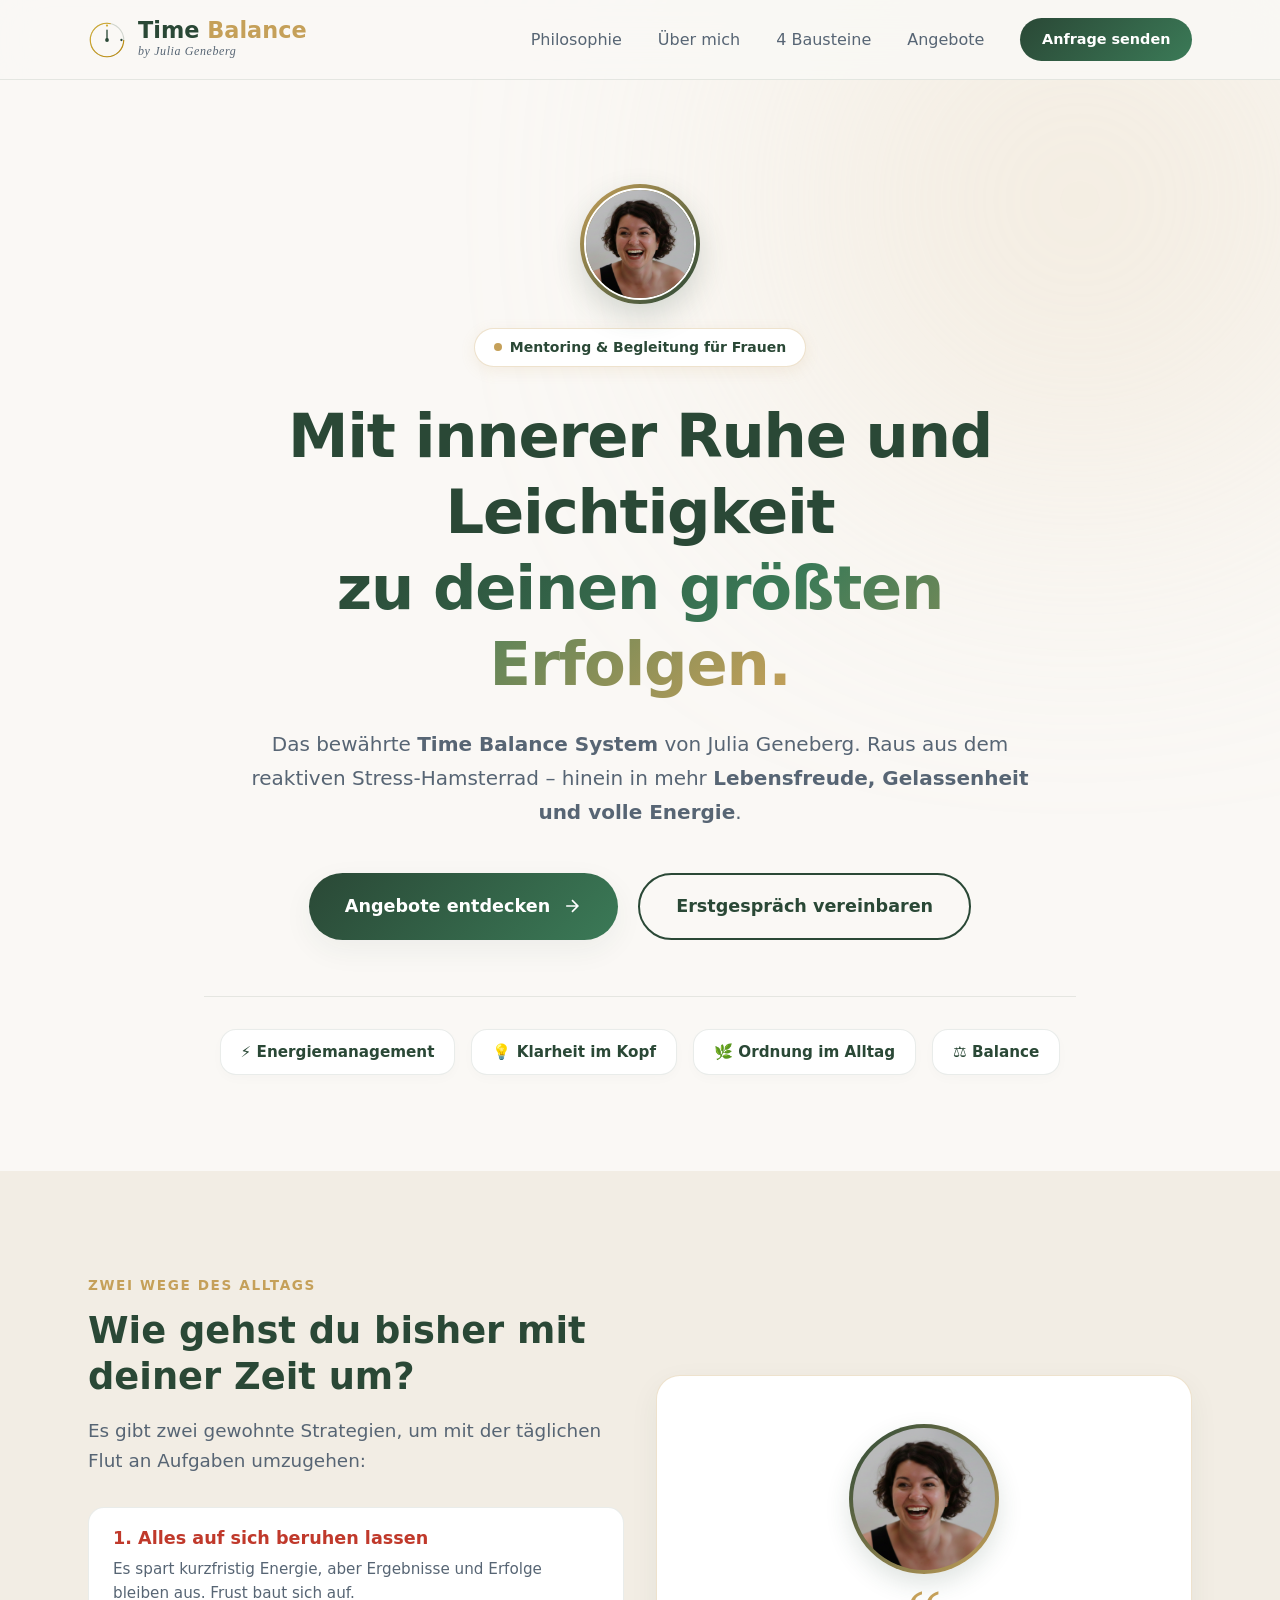
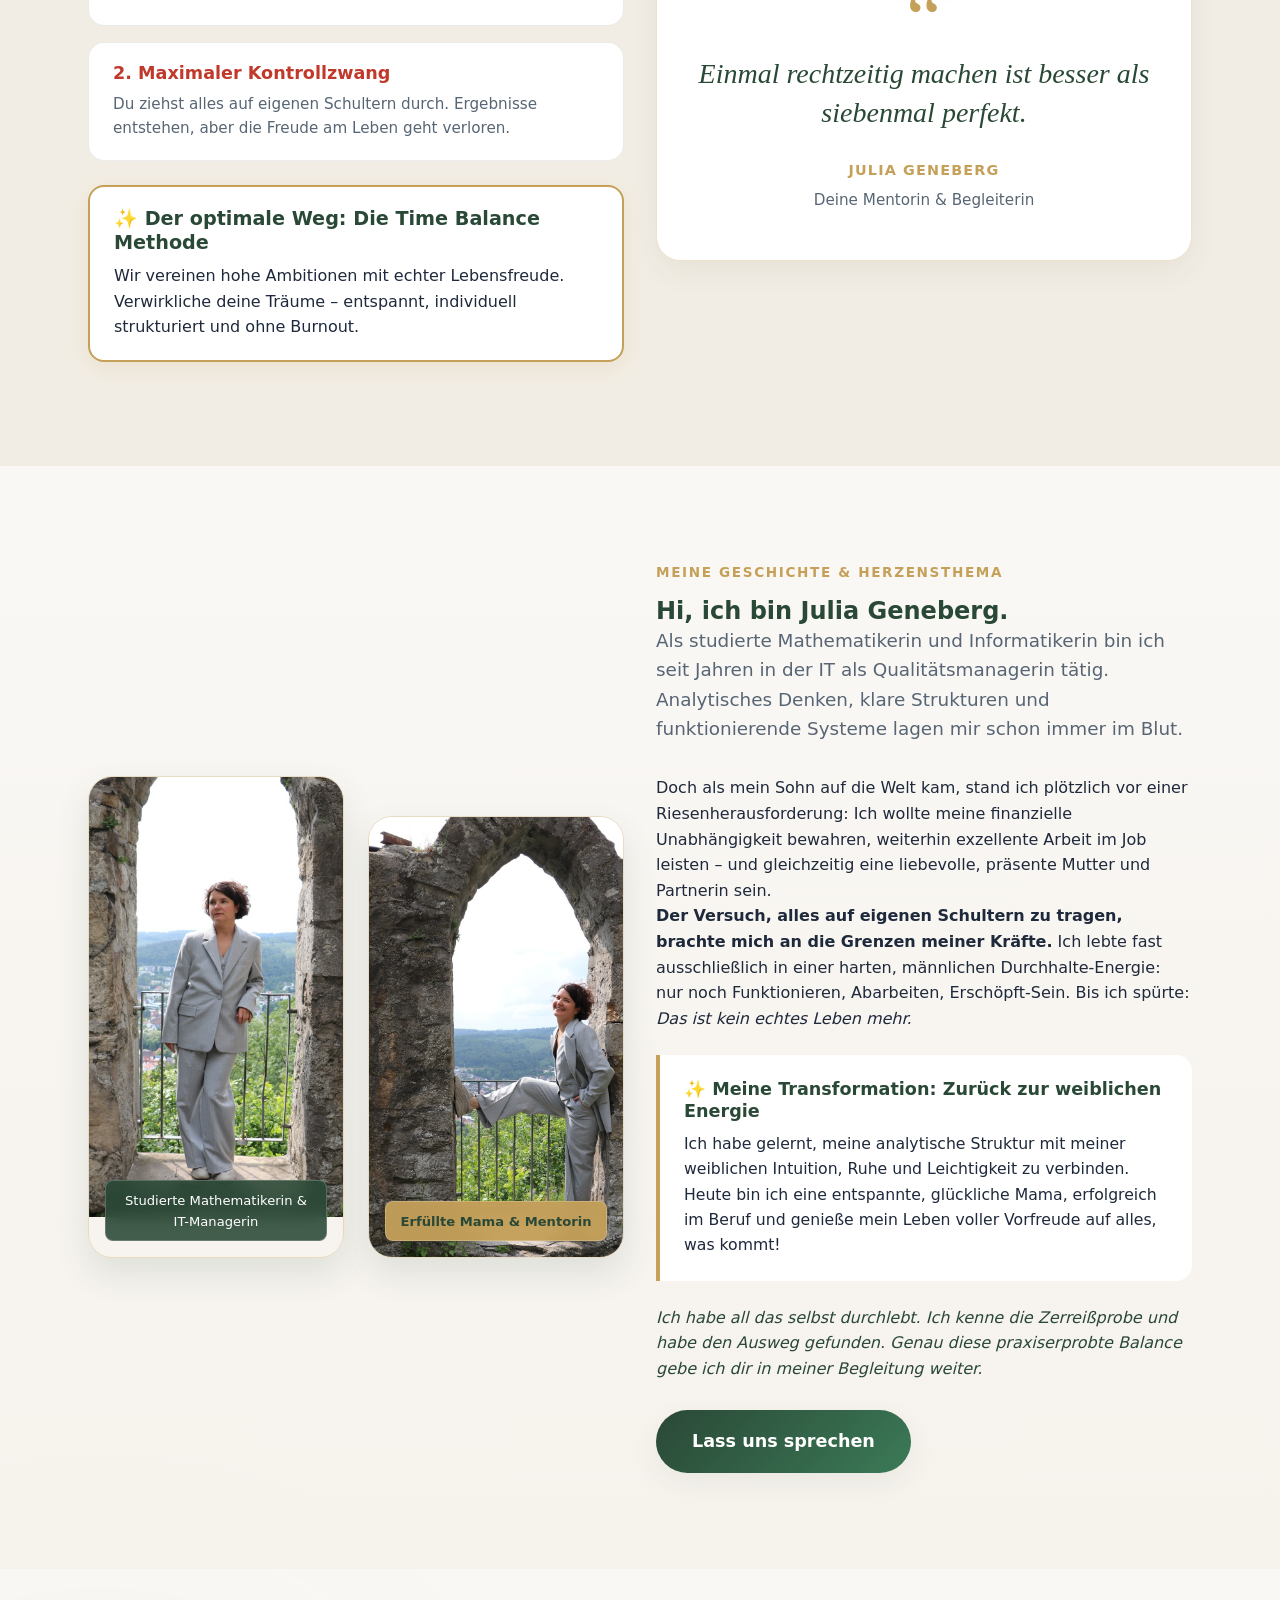
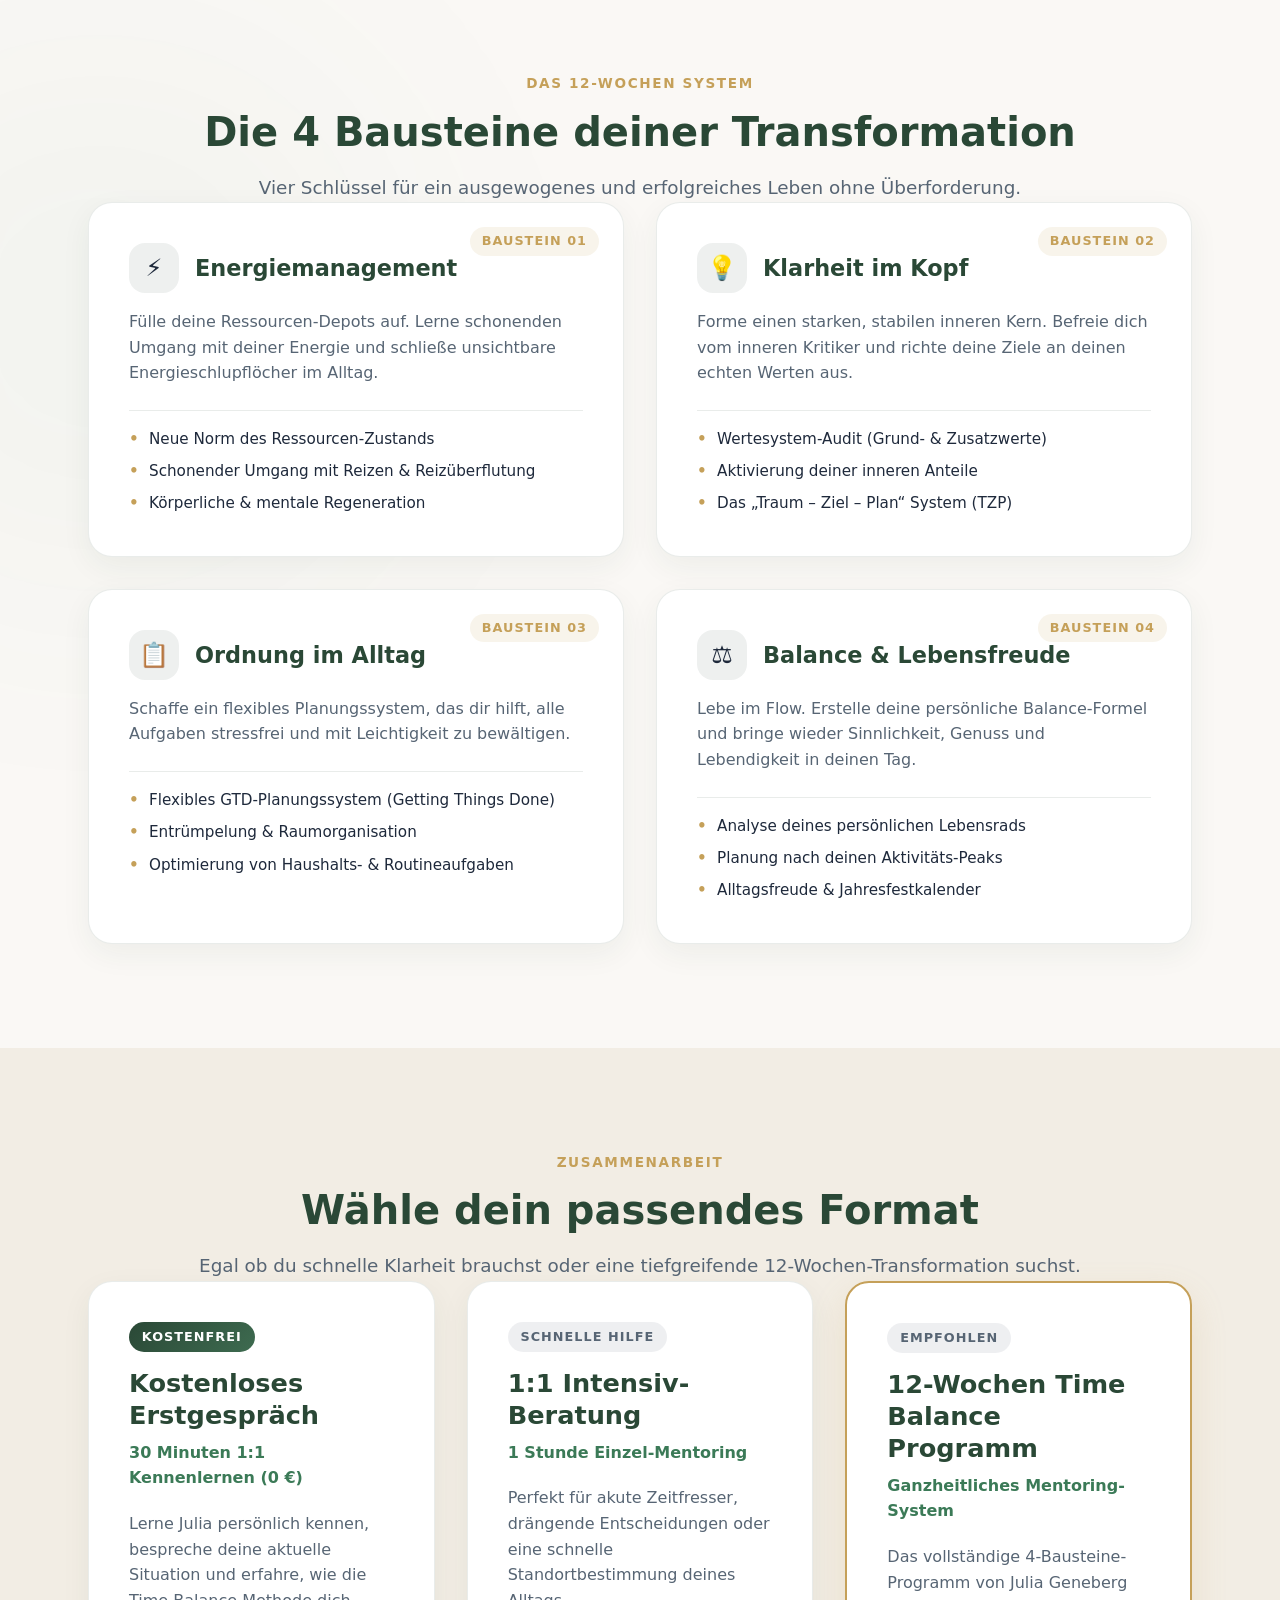
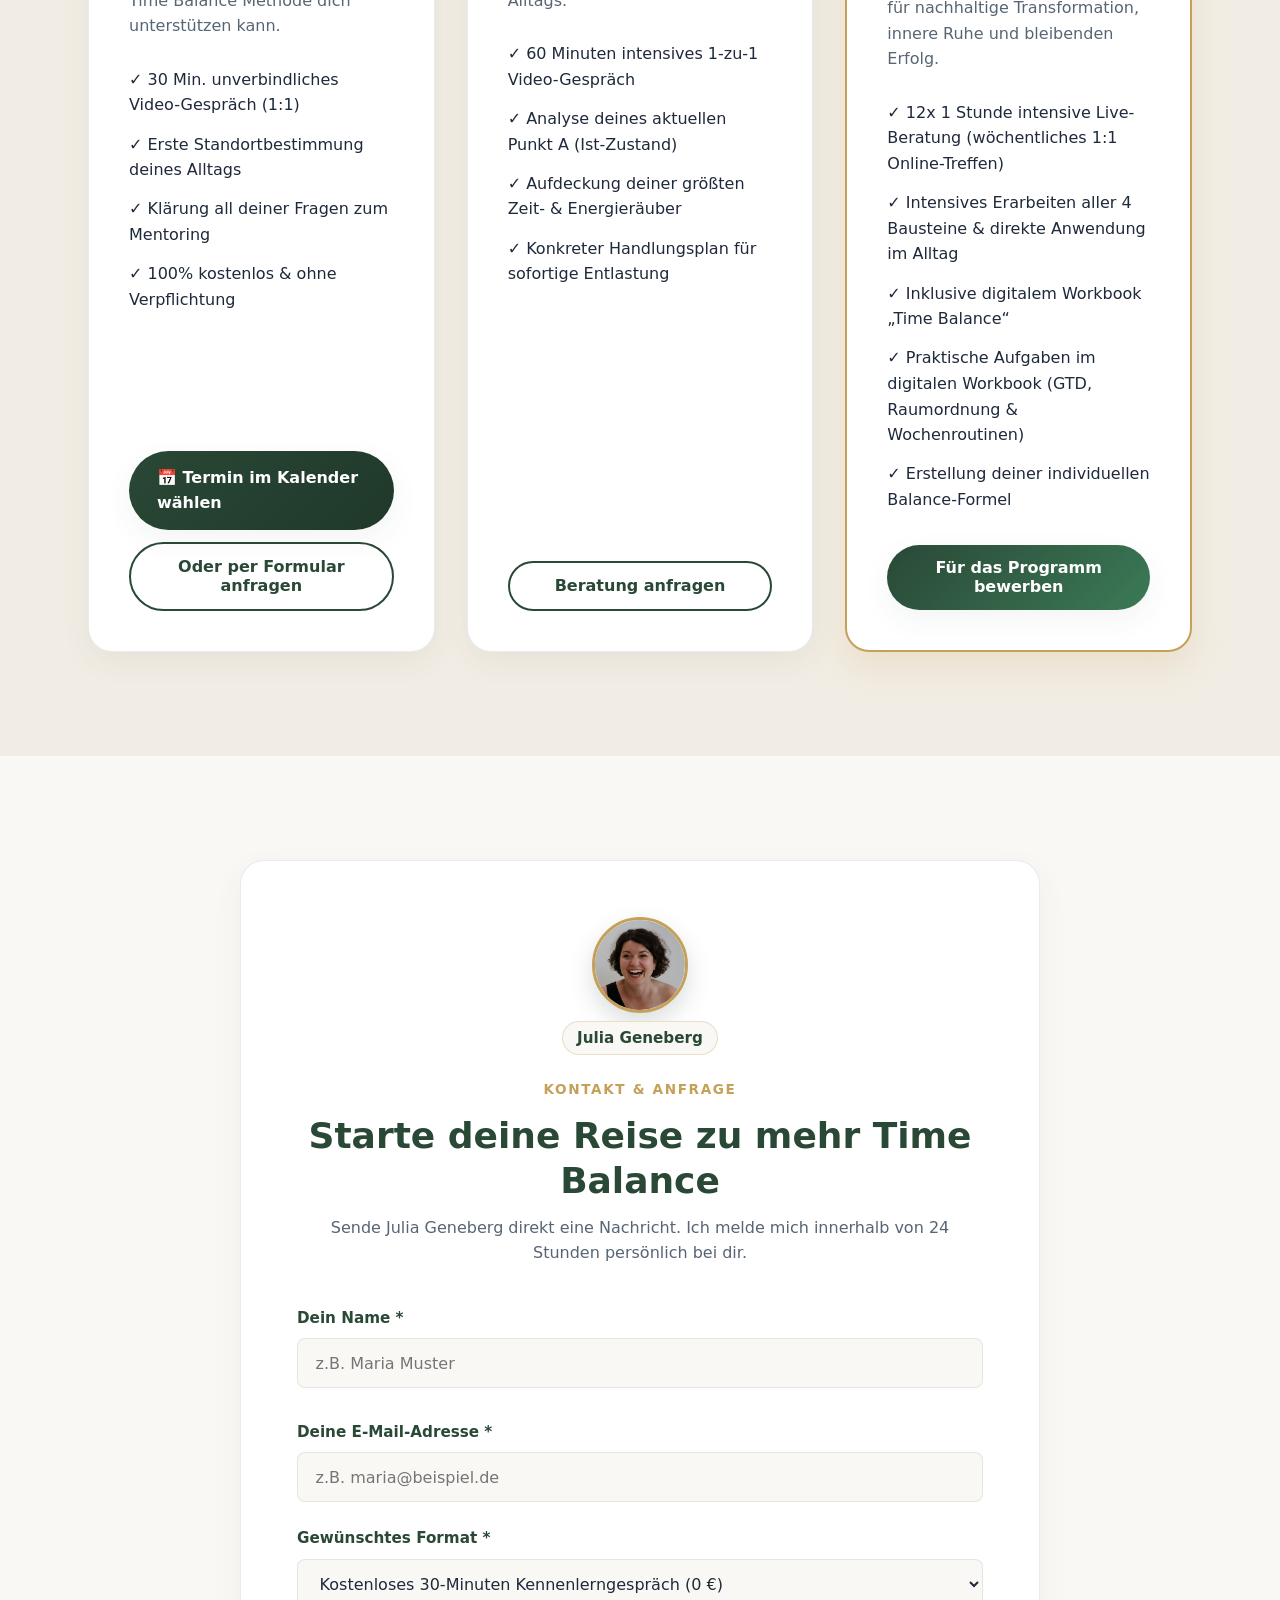
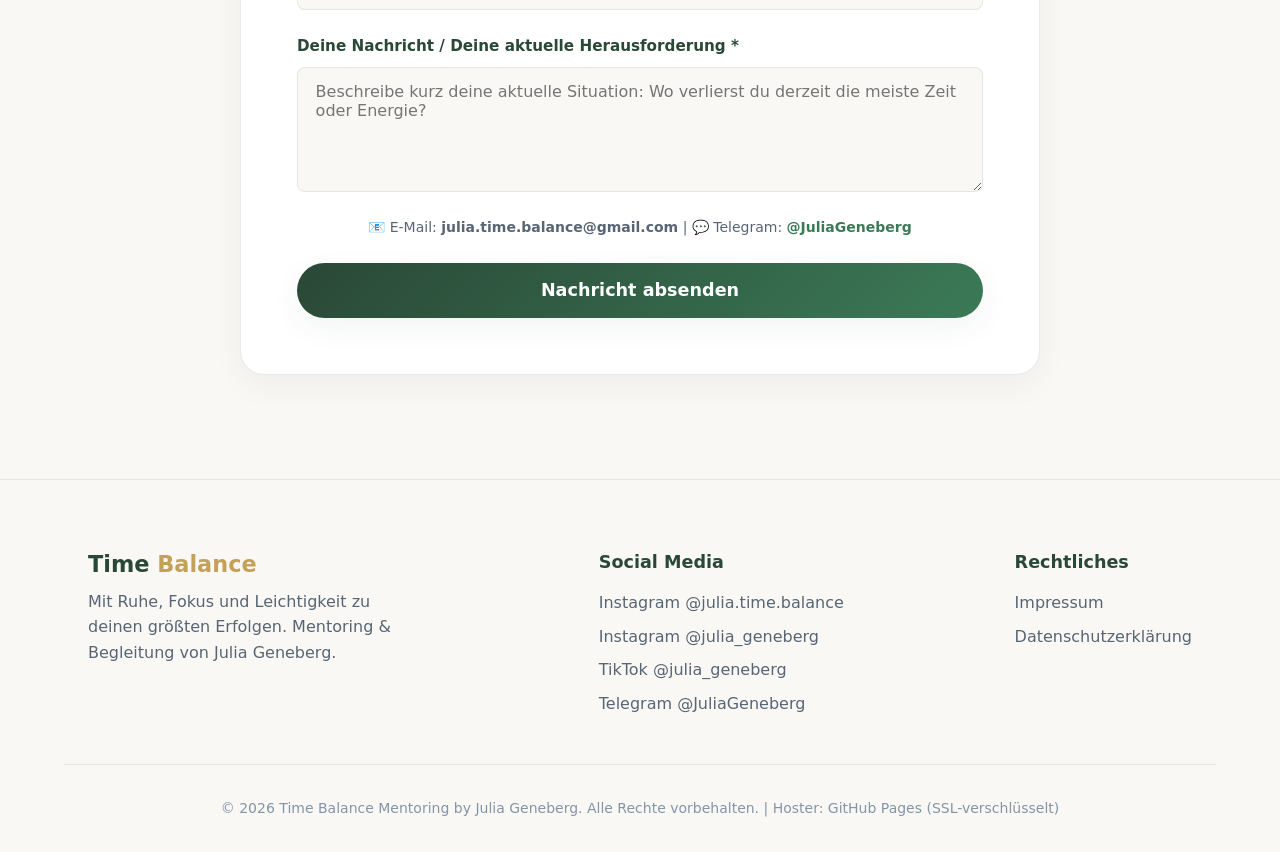
==== commit 31df0751: "Add files via upload" ====
--- a/index.html
+++ b/index.html
@@ -3,13 +3,13 @@
 <head>
     <meta charset="UTF-8">
     <meta name="viewport" content="width=device-width, initial-scale=1.0">
-    <title>Time Balance | Julia Geneberg – Mit Ruhe, Klarheit & Leichtigkeit zum Erfolg</title>
-    <meta name="description" content="Time Balance Mentoring & Begleitung von Julia Geneberg. Gewinne deine Energie zurück, schaffe Ordnung im Alltag und erreiche deine Ziele ohne Burnout.">
-    <meta name="keywords" content="Time Balance, Julia Geneberg, Zeitmanagement Mentoring, Energiemanagement, Klarheit im Kopf, Ordnung im Alltag, Work-Life-Balance, Begleitung">
+    <title>Time Balance | Julia Geneberg – Mit innerer Ruhe & Leichtigkeit zum Erfolg</title>
+    <meta name="description" content="Time Balance Mentoring & Begleitung von Julia Geneberg. Gewinne deine Lebensfreude, Gelassenheit und Energie zurück.">
+    <meta name="keywords" content="Time Balance, Julia Geneberg, Zeitmanagement Mentoring, Energiemanagement, Lebensfreude, Gelassenheit, Work-Life-Balance, Begleitung">
     
     <!-- Open Graph / Social Media -->
     <meta property="og:title" content="Time Balance | Julia Geneberg">
-    <meta property="og:description" content="Mit Ruhe, Klarheit und Leichtigkeit zu deinen größten Erfolgen. Entdecke das 12-Wochen-Programm & die 1:1 Beratung.">
+    <meta property="og:description" content="Mit innerer Ruhe und Leichtigkeit zu deinen größten Erfolgen. Entdecke das 12-Wochen-Programm & die 1:1 Beratung.">
     <meta property="og:type" content="website">
 
     <!-- CSS (System & Local Fonts - 100% DSGVO-konform ohne US-Datentransfer) -->
@@ -73,11 +73,11 @@
                 <span class="pulse-dot"></span> Mentoring & Begleitung für Frauen
             </div>
             <h1 class="hero-title">
-                Mit Ruhe, Klarheit und Leichtigkeit <br>
+                Mit innerer Ruhe und Leichtigkeit <br>
                 <span class="gradient-text">zu deinen größten Erfolgen.</span>
             </h1>
             <p class="hero-subtitle">
-                Das bewährte <strong>Time Balance System</strong> von Julia Geneberg. Raus aus dem reaktiven Stress-Hamsterrad – hinein in eine glasklare Struktur, volle Lebensenergie und innere Harmonie.
+                Das bewährte <strong>Time Balance System</strong> von Julia Geneberg. Raus aus dem reaktiven Stress-Hamsterrad – hinein in mehr <strong>Lebensfreude, Gelassenheit und volle Energie</strong>.
             </p>
             <div class="hero-actions">
                 <a href="#angebote" class="btn btn-primary btn-lg shadow-soft">
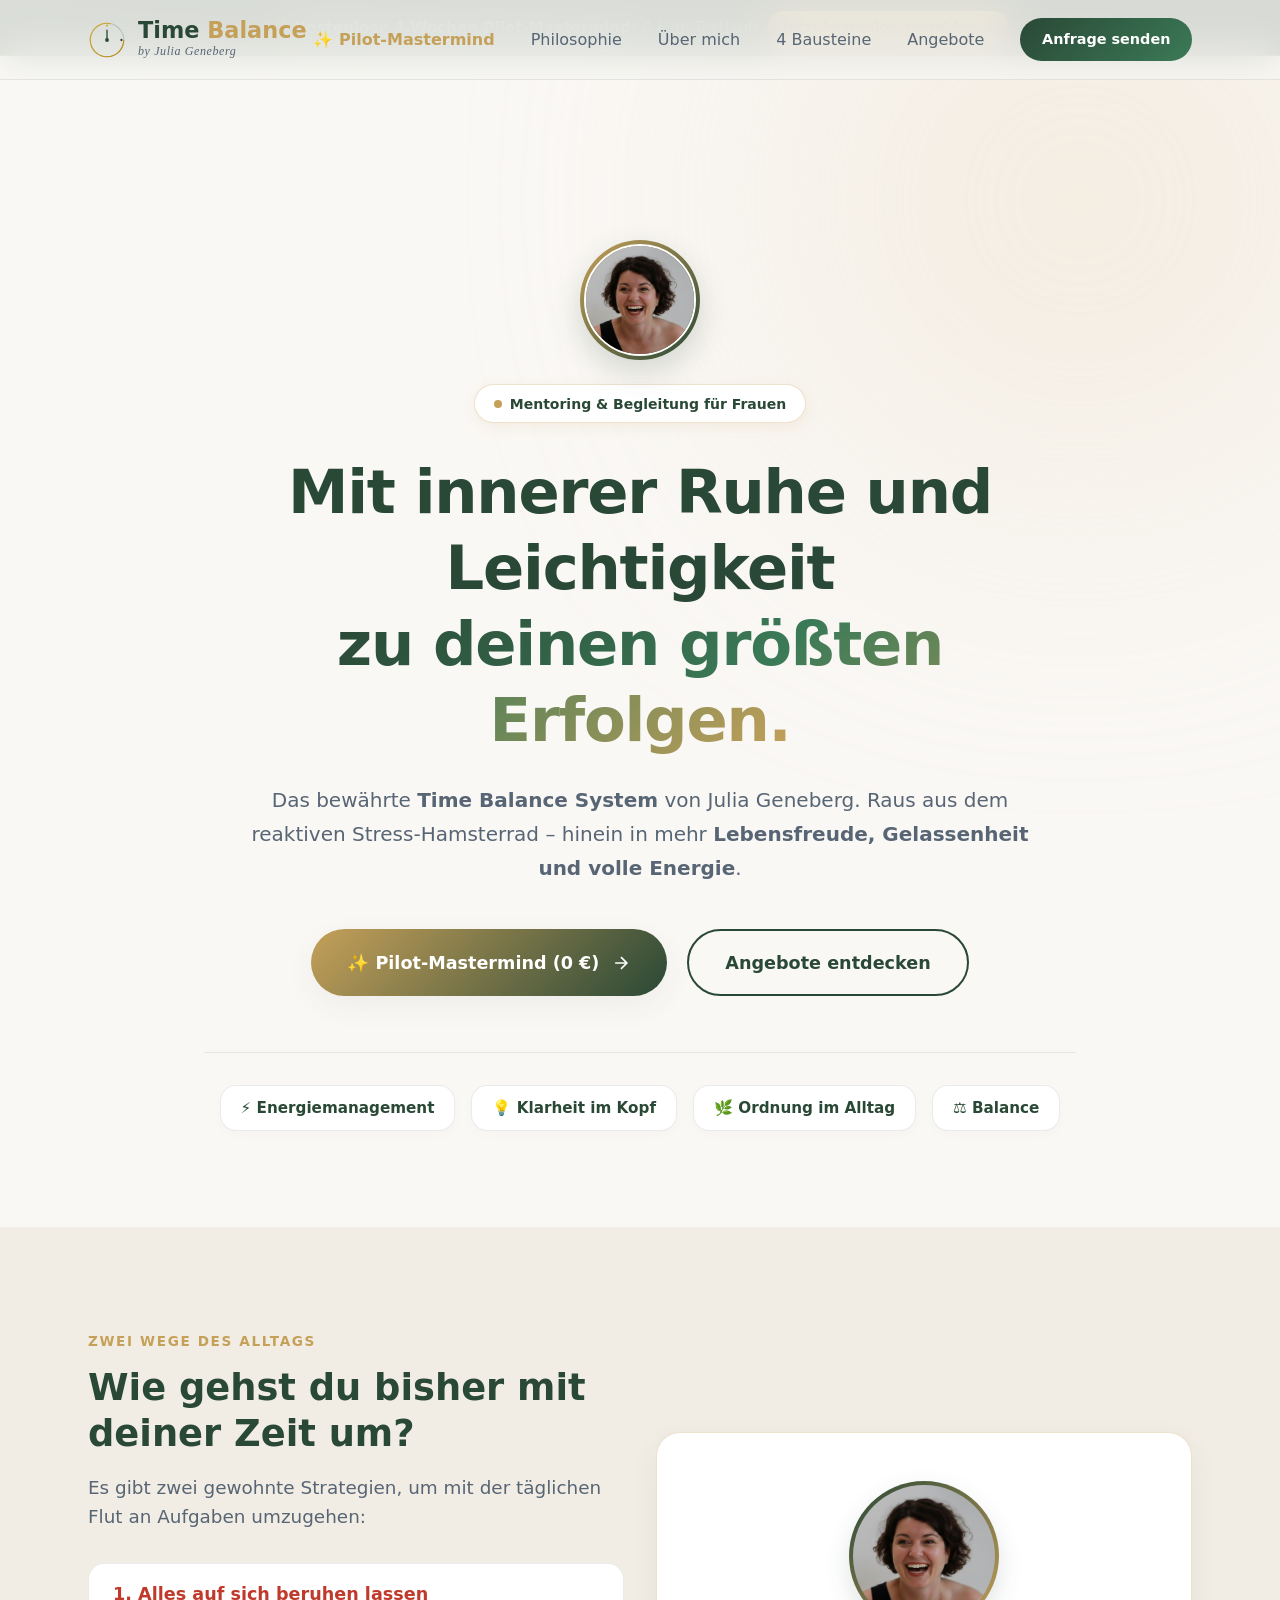
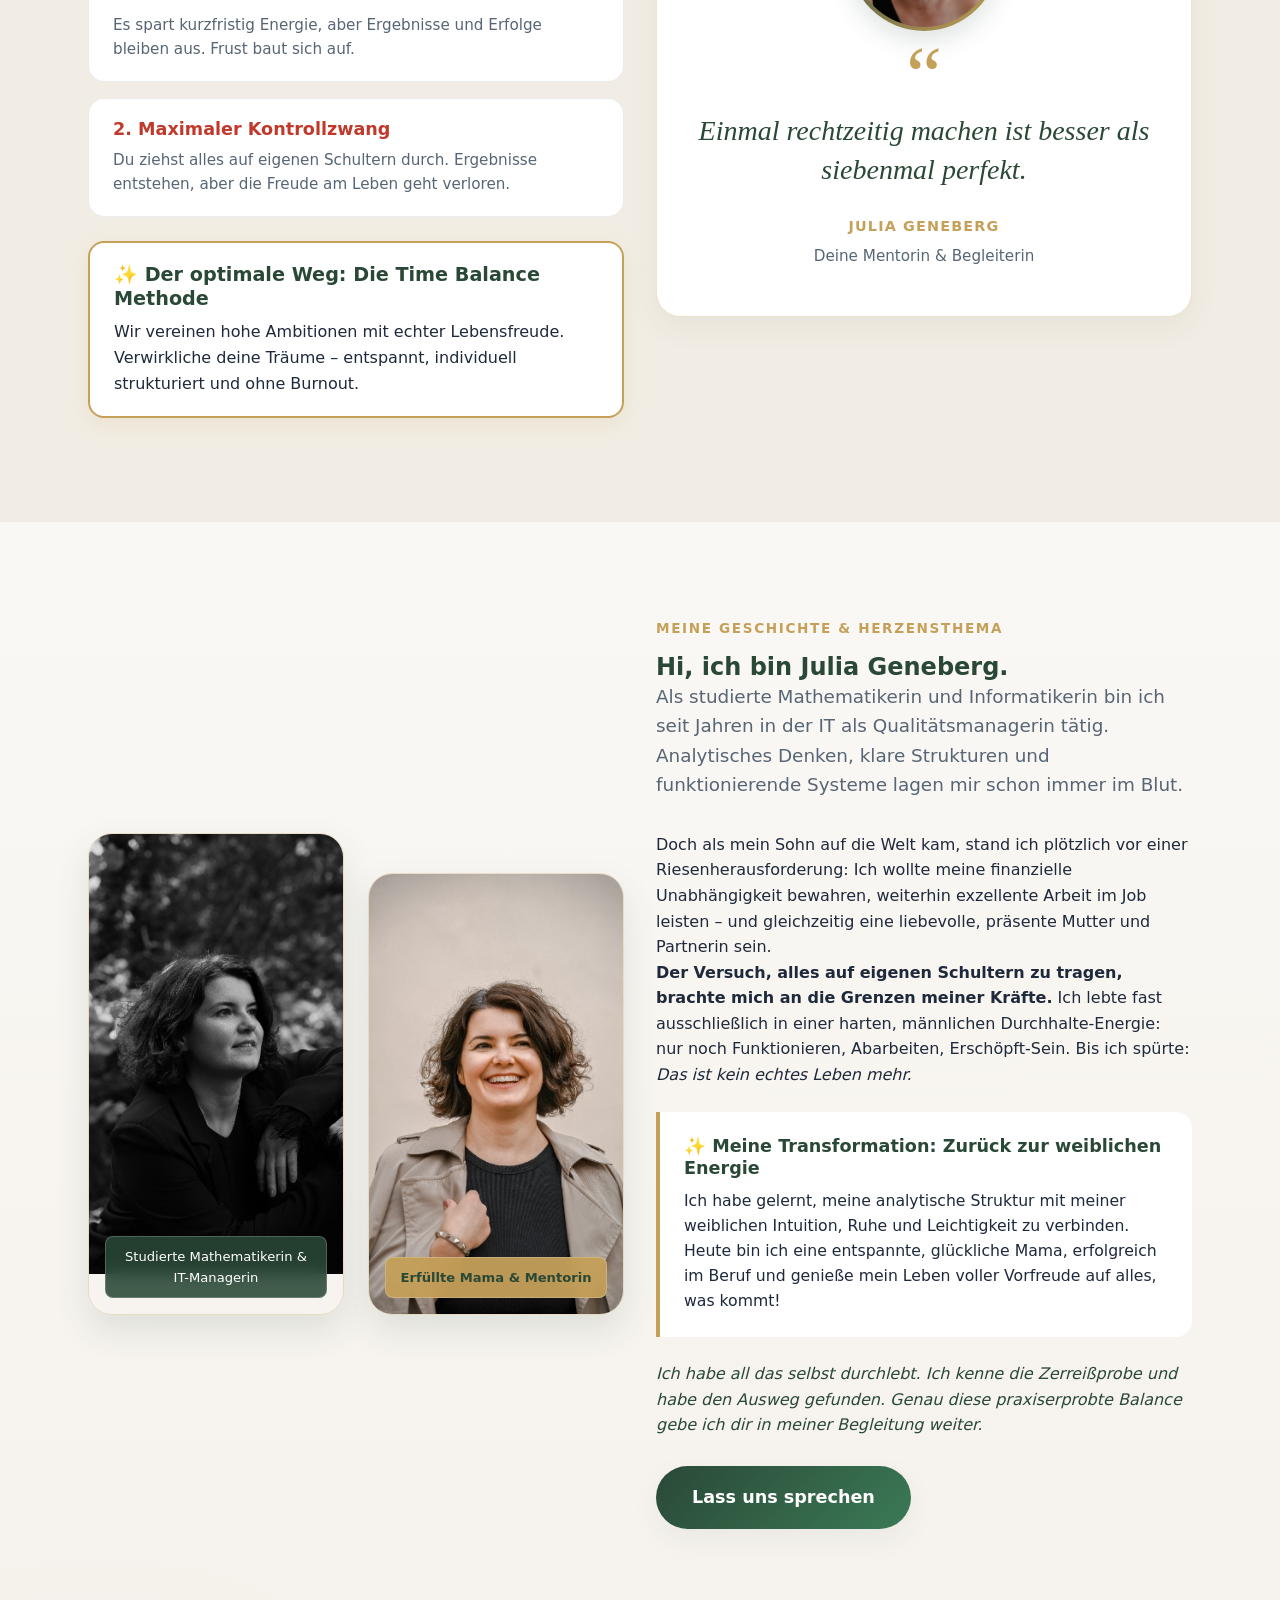
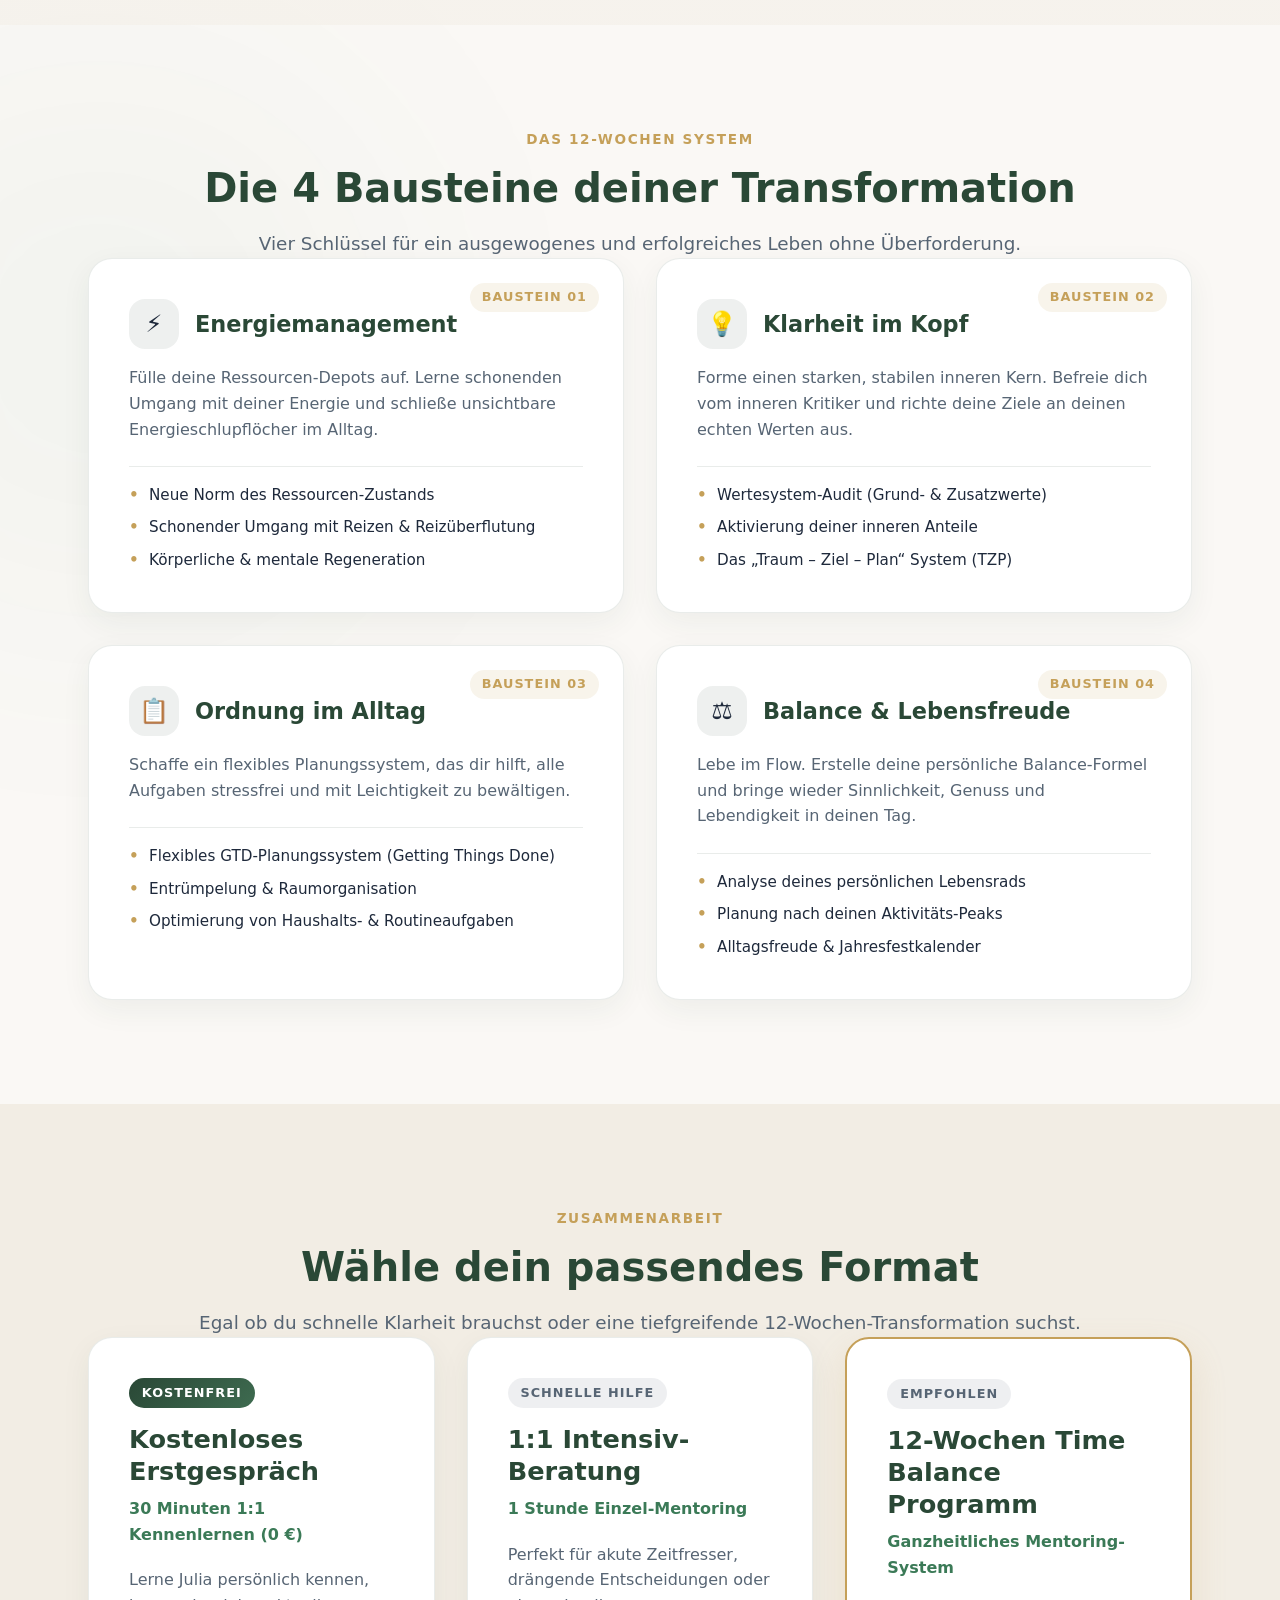
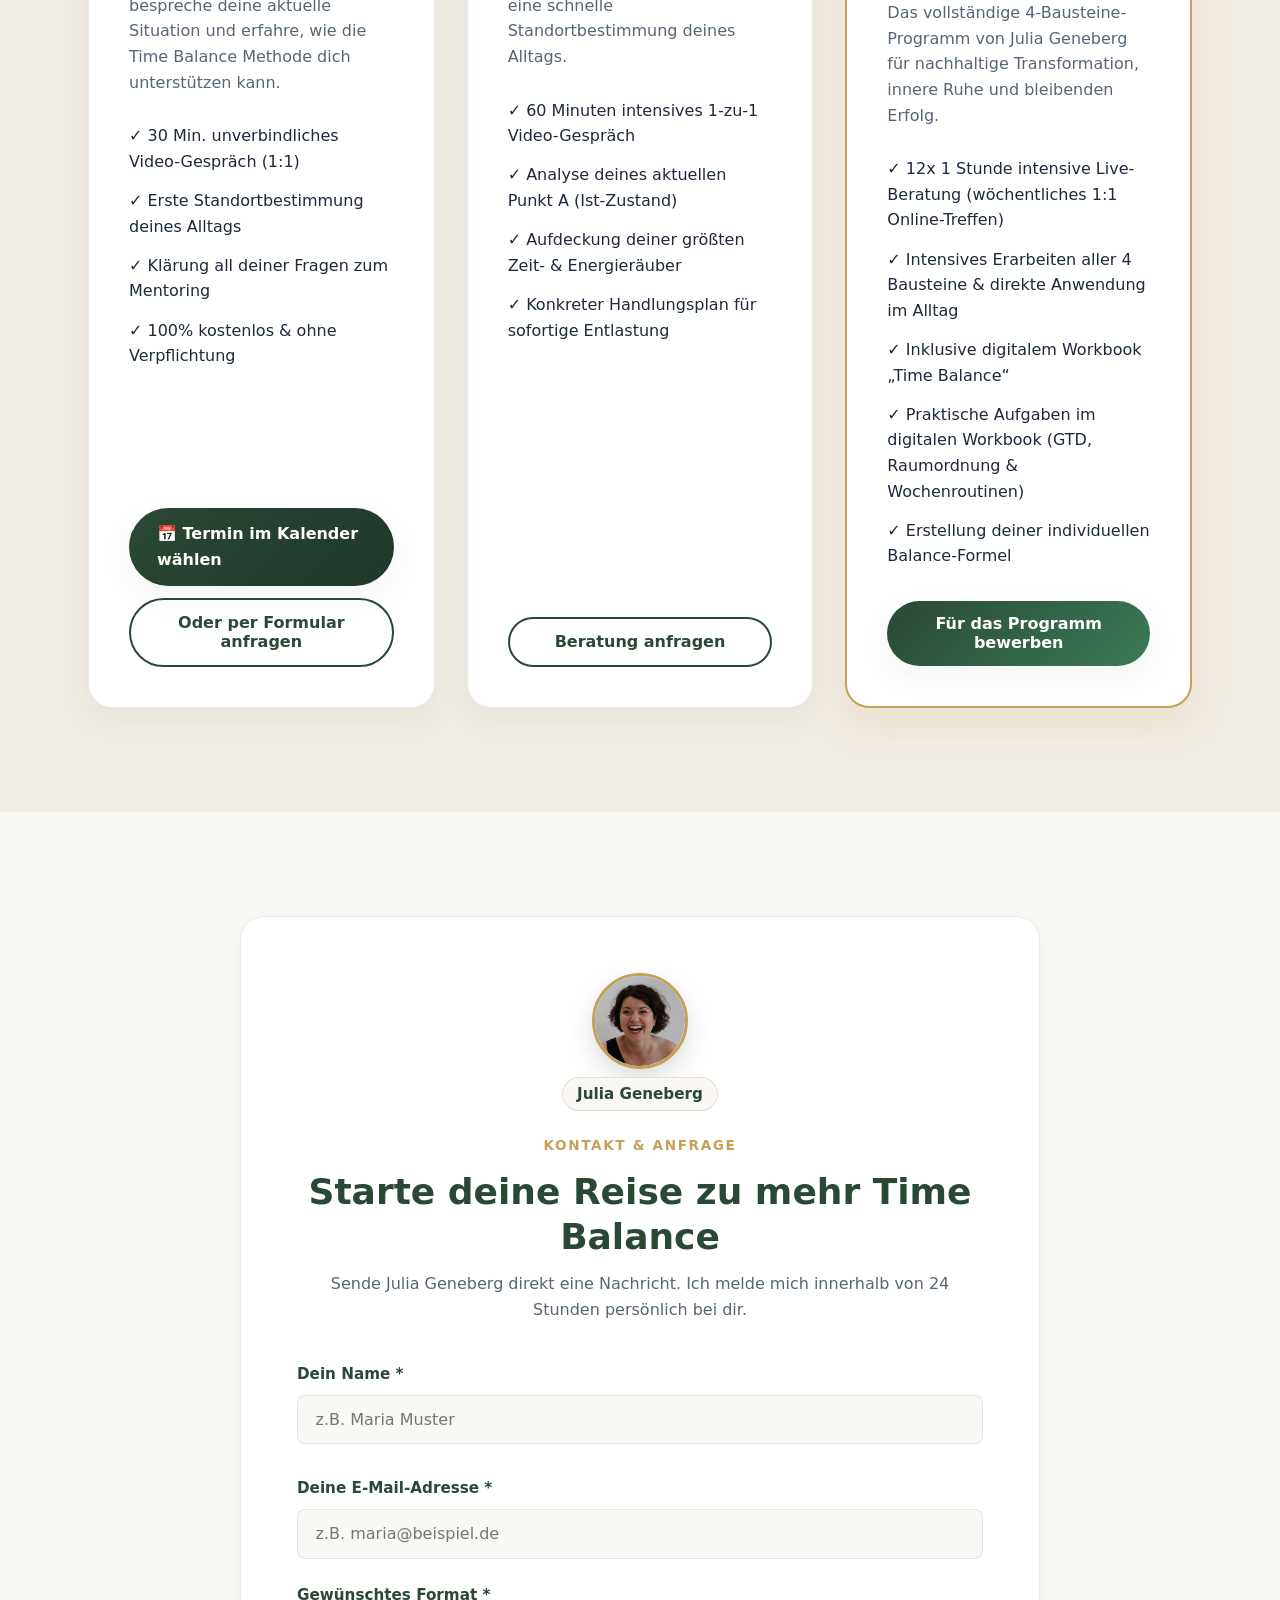
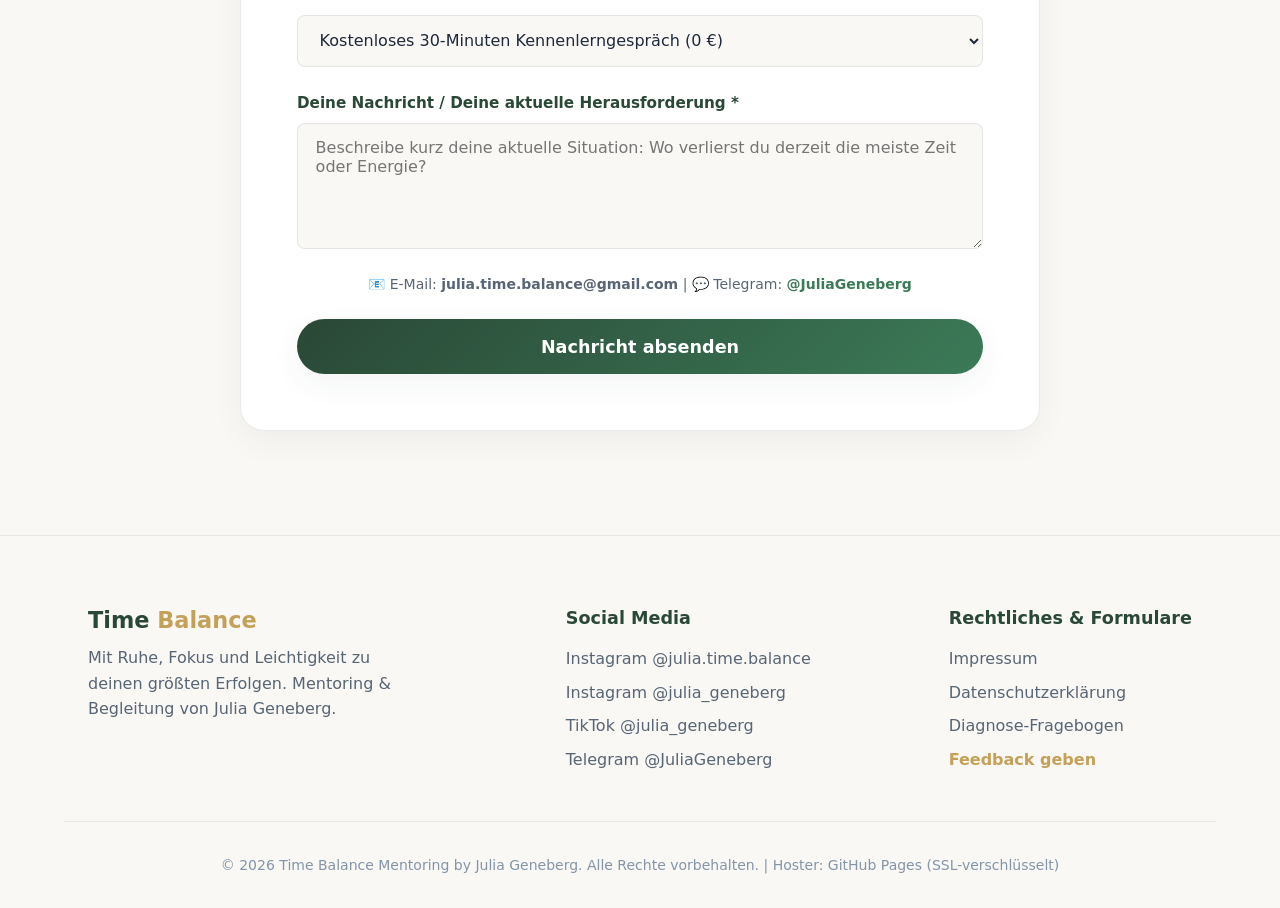
==== commit 93f40952: "Add files via upload" ====
--- a/index.html
+++ b/index.html
@@ -16,6 +16,14 @@
     <link rel="stylesheet" href="style.css">
 </head>
 <body>
+
+    <!-- Top Announcement Banner for Mastermind -->
+    <div style="background: linear-gradient(135deg, #2A4836 0%, #1A3023 100%); color: #FFF; text-align: center; padding: 0.7rem 1rem; font-size: 0.95rem; font-weight: 500; border-bottom: 1px solid rgba(197, 160, 89, 0.4); position: relative; z-index: 101; display: flex; align-items: center; justify-content: center; flex-wrap: wrap; gap: 0.5rem;">
+        <span>✨ <strong>Kostenlose 4-Wochen Pilot-Mastermind:</strong> 0 € im Testlauf!</span>
+        <a href="FOKUSGRUPPE_TIME_BALANCE/fokusgruppe.html" style="display: inline-flex; align-items: center; gap: 0.35rem; background: #C5A059; color: #1E293B; font-weight: 700; padding: 0.35rem 1rem; border-radius: 50px; text-decoration: none; font-size: 0.85rem; box-shadow: 0 4px 12px rgba(0,0,0,0.15);">
+            Jetzt kostenlos anmelden →
+        </a>
+    </div>
 
     <!-- Subtle Organic Background Glows -->
     <div class="bg-glow glow-light-1"></div>
@@ -52,6 +60,7 @@
                 </div>
             </a>
             <div class="nav-links">
+                <a href="FOKUSGRUPPE_TIME_BALANCE/fokusgruppe.html" style="color: var(--accent-gold); font-weight: 700;">✨ Pilot-Mastermind</a>
                 <a href="#philosophie">Philosophie</a>
                 <a href="#ueber-mich">Über mich</a>
                 <a href="#bausteine">4 Bausteine</a>
@@ -80,11 +89,11 @@
                 Das bewährte <strong>Time Balance System</strong> von Julia Geneberg. Raus aus dem reaktiven Stress-Hamsterrad – hinein in mehr <strong>Lebensfreude, Gelassenheit und volle Energie</strong>.
             </p>
             <div class="hero-actions">
-                <a href="#angebote" class="btn btn-primary btn-lg shadow-soft">
-                    <span>Angebote entdecken</span>
+                <a href="FOKUSGRUPPE_TIME_BALANCE/fokusgruppe.html" class="btn btn-primary btn-lg shadow-soft" style="background: linear-gradient(135deg, #C5A059 0%, #2A4836 100%); border: none;">
+                    <span>✨ Pilot-Mastermind (0 €)</span>
                     <svg width="20" height="20" viewBox="0 0 24 24" fill="none" stroke="currentColor" stroke-width="2"><path d="M5 12h14M12 5l7 7-7 7"/></svg>
                 </a>
-                <a href="#kontakt" class="btn btn-outline btn-lg">Erstgespräch vereinbaren</a>
+                <a href="#angebote" class="btn btn-outline btn-lg">Angebote entdecken</a>
             </div>
             
             <!-- Key Pillars Overview -->
@@ -290,7 +299,7 @@
                             <li>✓ 100% kostenlos & ohne Verpflichtung</li>
                         </ul>
                         <div style="display: flex; flex-direction: column; gap: 0.75rem; margin-top: auto;">
-                            <a href="https://calendar.google.com/calendar/appointments/schedules/AcZssZ3O7W5jW2Hg5AJOnnh7wxfMYpumrniHL9ccsd3iHwvKatPFZFqN3Dc2hAqdA0pdKZnVfE551KuW" target="_blank" rel="noopener" class="btn btn-calendar btn-block shadow-soft">
+                            <a href="https://calendar.app.google/Az9xQt5FuJ6fPstb7" target="_blank" rel="noopener" class="btn btn-calendar btn-block shadow-soft">
                                 📅 Termin im Kalender wählen
                             </a>
                             <button class="btn btn-outline btn-block select-offer-btn" data-offer="Kostenloses 30-Minuten Kennenlerngespräch">
@@ -426,10 +435,12 @@
             </div>
 
             <div class="footer-links">
-                <h4>Rechtliches</h4>
+                <h4>Rechtliches & Formulare</h4>
                 <ul>
                     <li><a href="#" id="openImpressum">Impressum</a></li>
                     <li><a href="#" id="openDatenschutz">Datenschutzerklärung</a></li>
+                    <li><a href="fragebogen.html">Diagnose-Fragebogen</a></li>
+                    <li><a href="feedback.html" style="font-weight: 600; color: var(--accent-gold);">Feedback geben</a></li>
                 </ul>
             </div>
         </div>
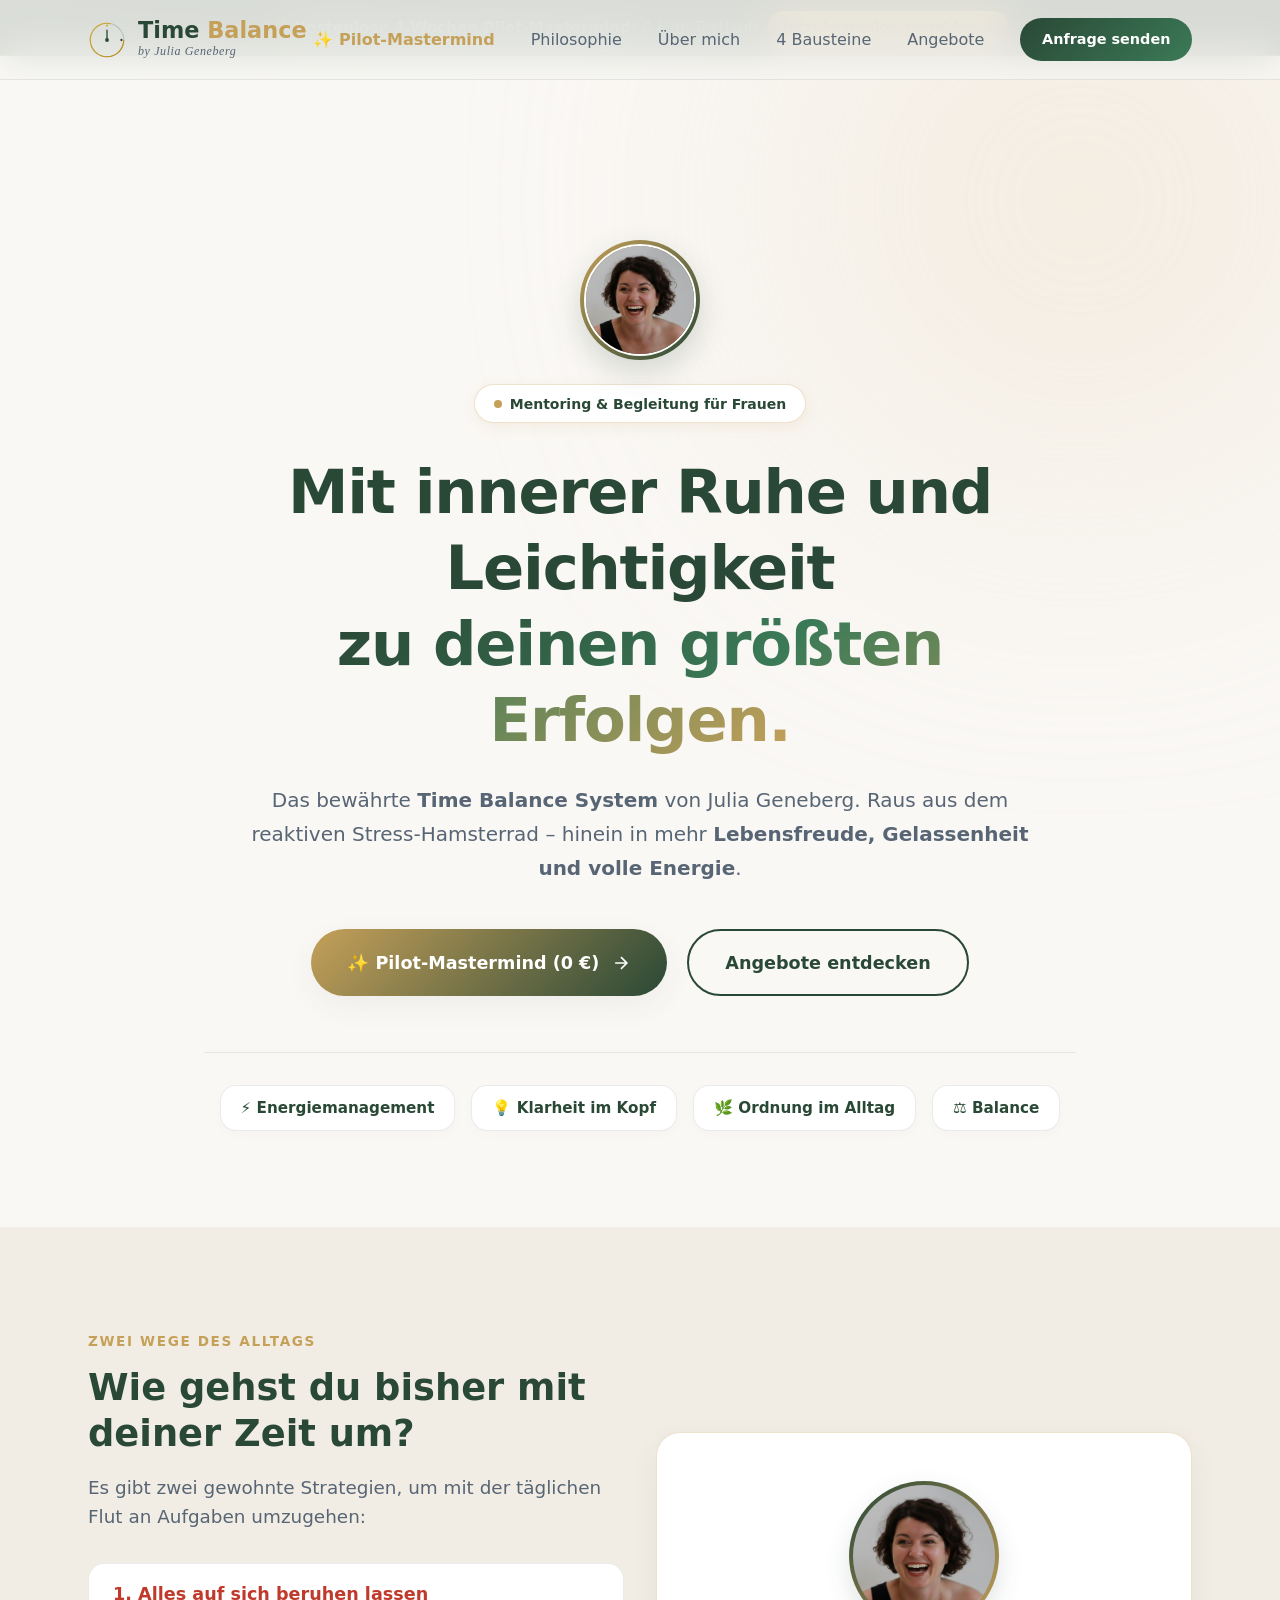
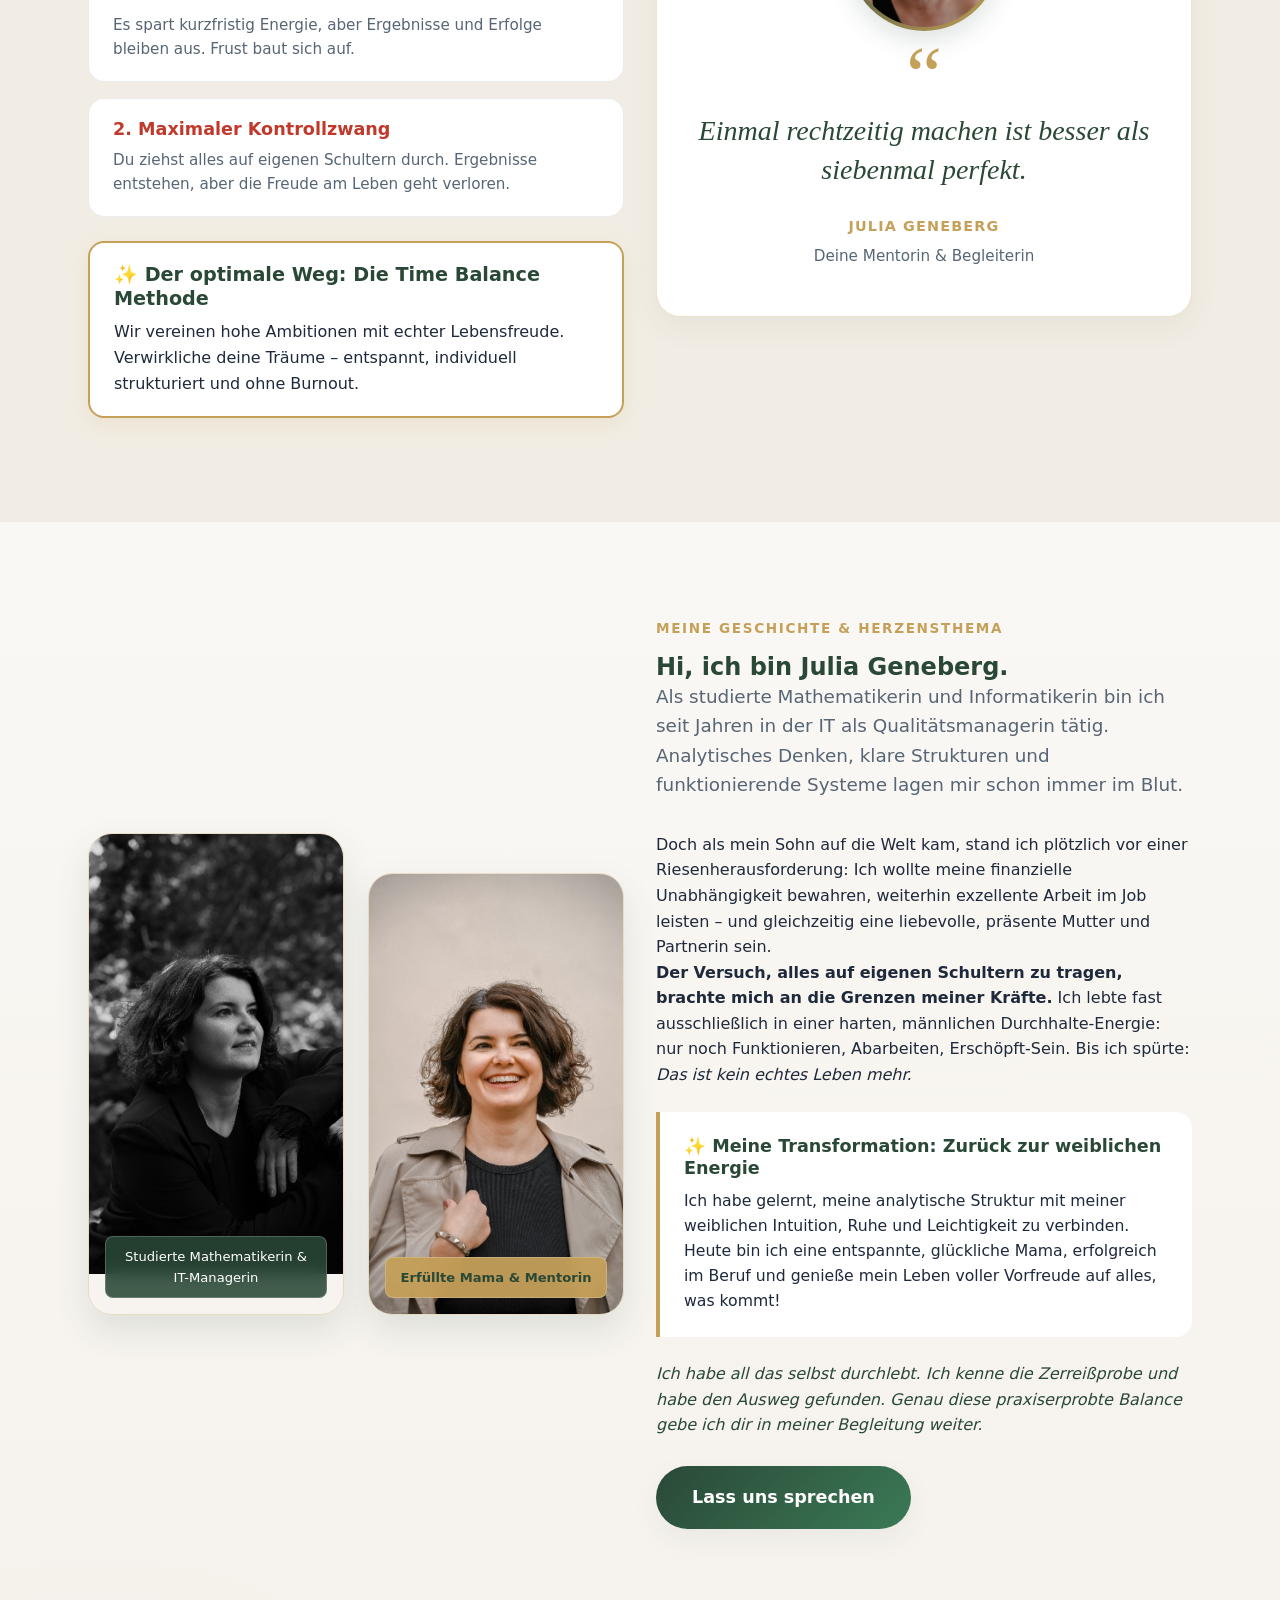
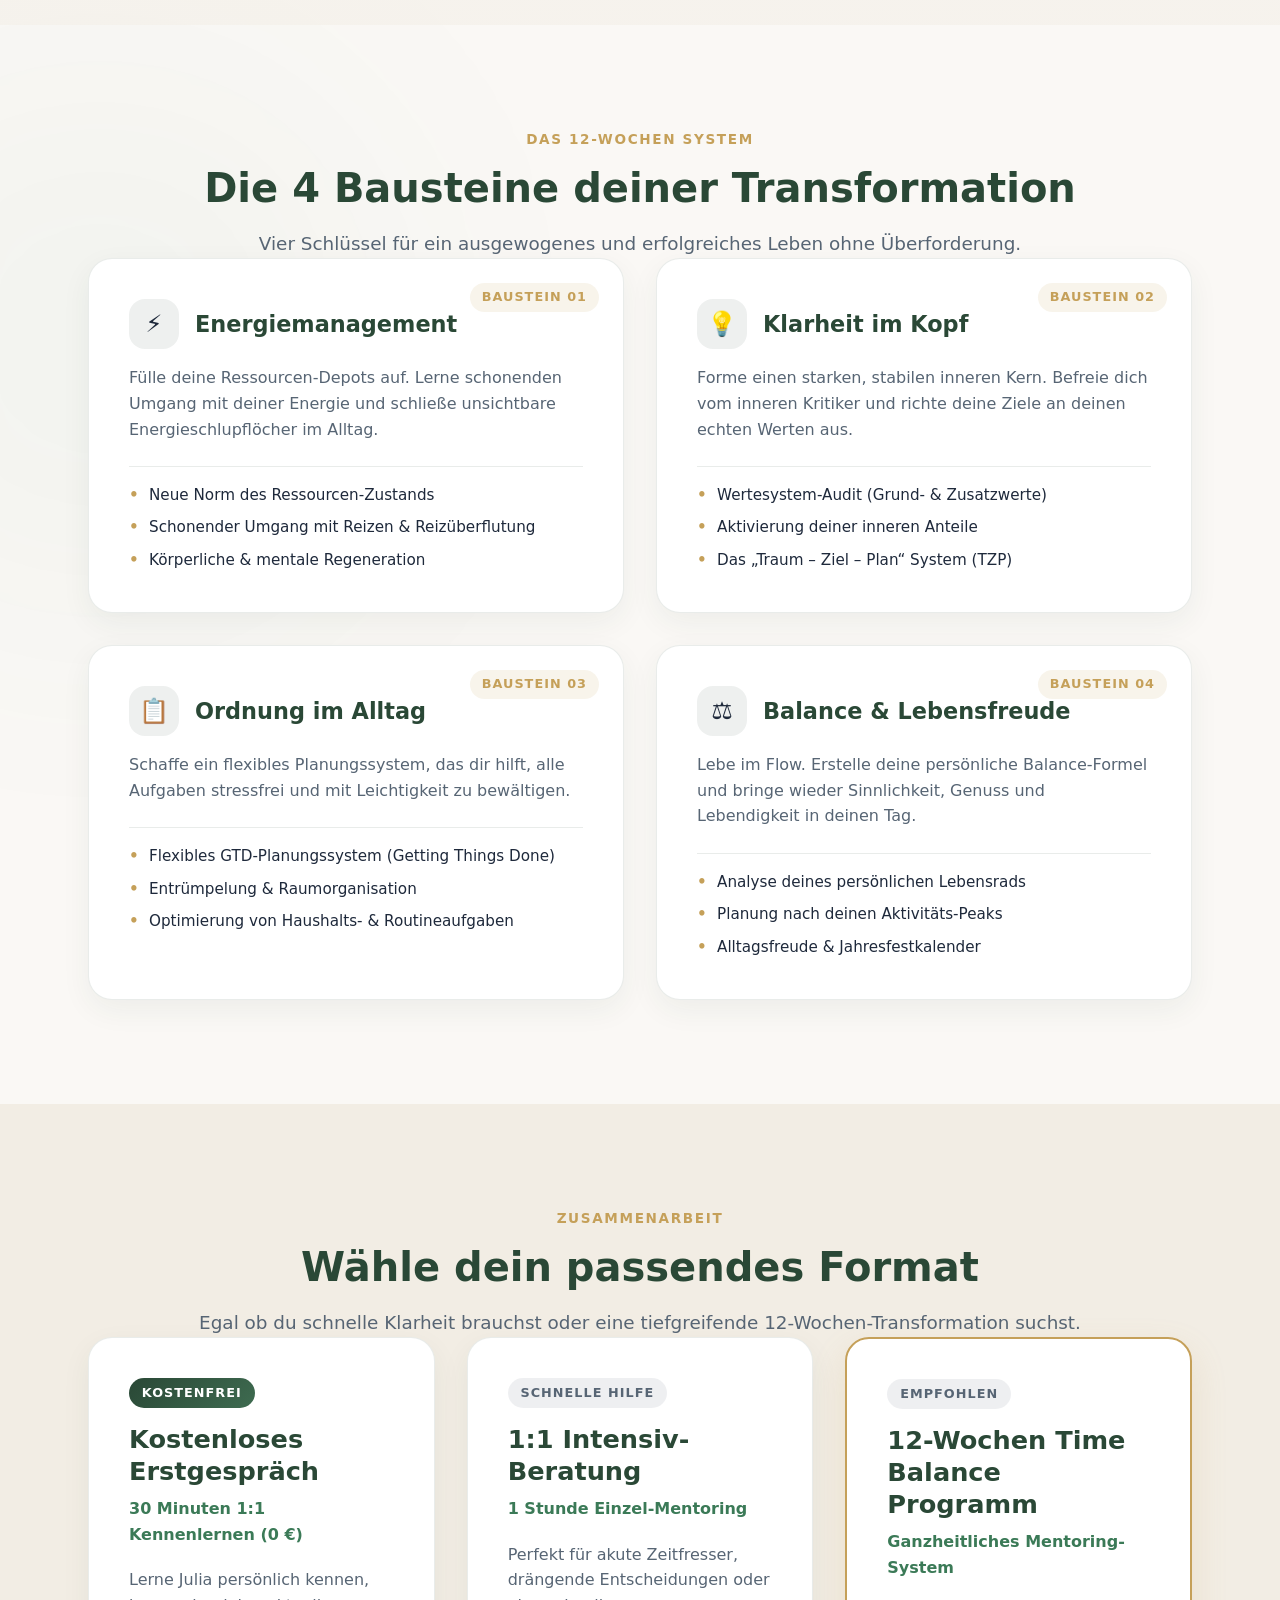
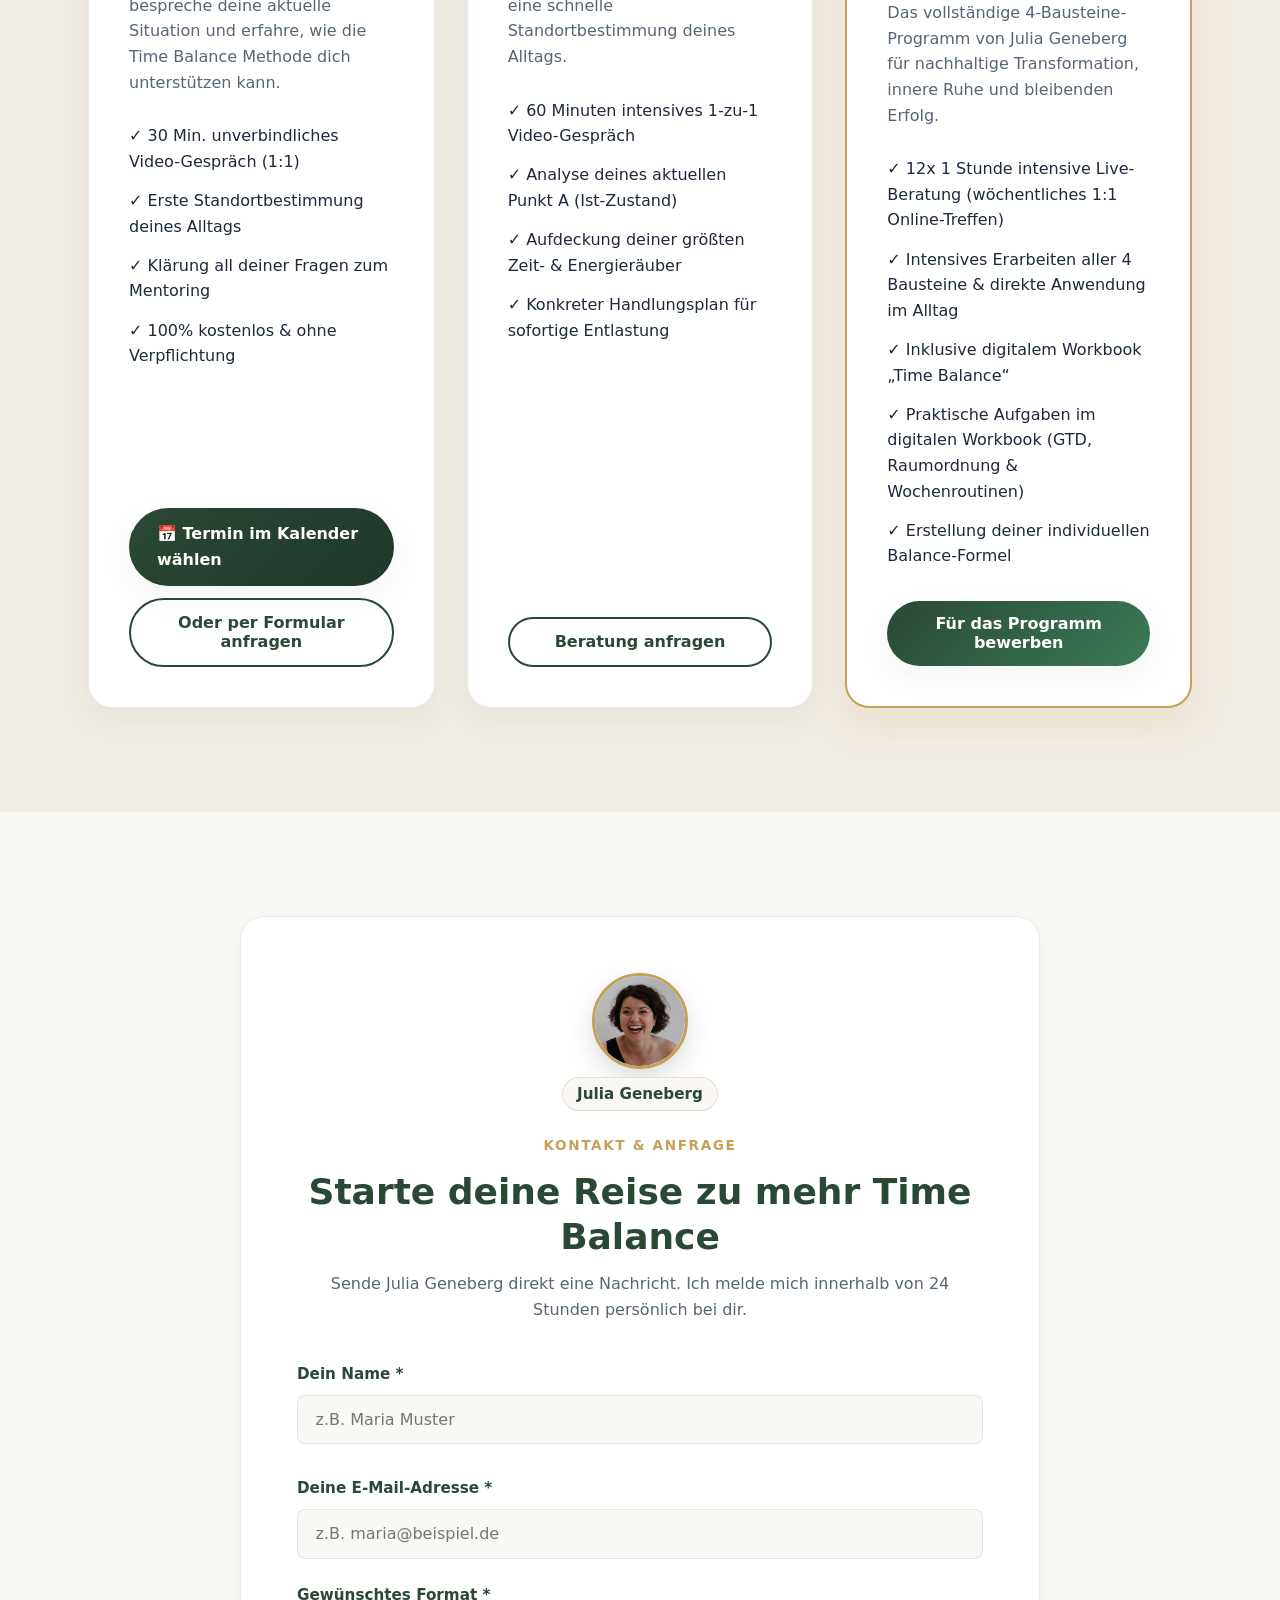
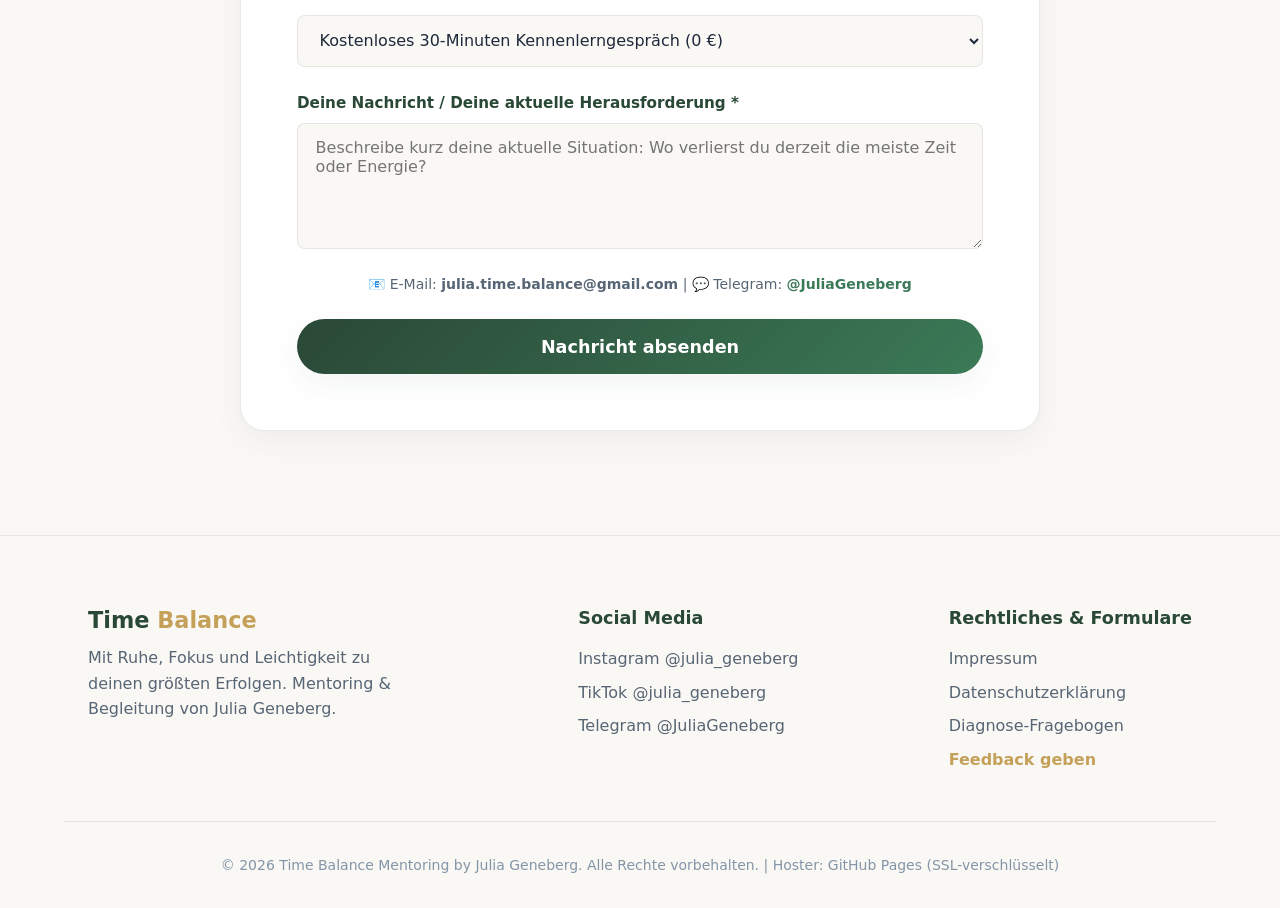
==== commit e705138c: "Add files via upload" ====
--- a/index.html
+++ b/index.html
@@ -427,7 +427,6 @@
             <div class="footer-links">
                 <h4>Social Media</h4>
                 <ul>
-                    <li><a href="https://www.instagram.com/julia.time.balance/" target="_blank" rel="noopener">Instagram @julia.time.balance</a></li>
                     <li><a href="https://www.instagram.com/julia_geneberg/?hl=de" target="_blank" rel="noopener">Instagram @julia_geneberg</a></li>
                     <li><a href="https://www.tiktok.com/@julia_geneberg" target="_blank" rel="noopener">TikTok @julia_geneberg</a></li>
                     <li><a href="https://t.me/JuliaGeneberg" target="_blank" rel="noopener">Telegram @JuliaGeneberg</a></li>
@@ -482,7 +481,7 @@
 
                 <p><strong>Social Media & Onlinepräsenzen:</strong><br>
                     Dieses Impressum gilt auch für die folgenden Social-Media-Präsenzen und Onlineprofile:<br>
-                    • Instagram: <a href="https://www.instagram.com/julia.time.balance/" target="_blank" rel="noopener" style="color: var(--brand-emerald);">@julia.time.balance</a> | <a href="https://www.instagram.com/julia_geneberg/?hl=de" target="_blank" rel="noopener" style="color: var(--brand-emerald);">@julia_geneberg</a><br>
+                    • Instagram: <a href="https://www.instagram.com/julia_geneberg/?hl=de" target="_blank" rel="noopener" style="color: var(--brand-emerald);">@julia_geneberg</a><br>
                     • TikTok: <a href="https://www.tiktok.com/@julia_geneberg" target="_blank" rel="noopener" style="color: var(--brand-emerald);">@julia_geneberg</a>
                 </p>
 
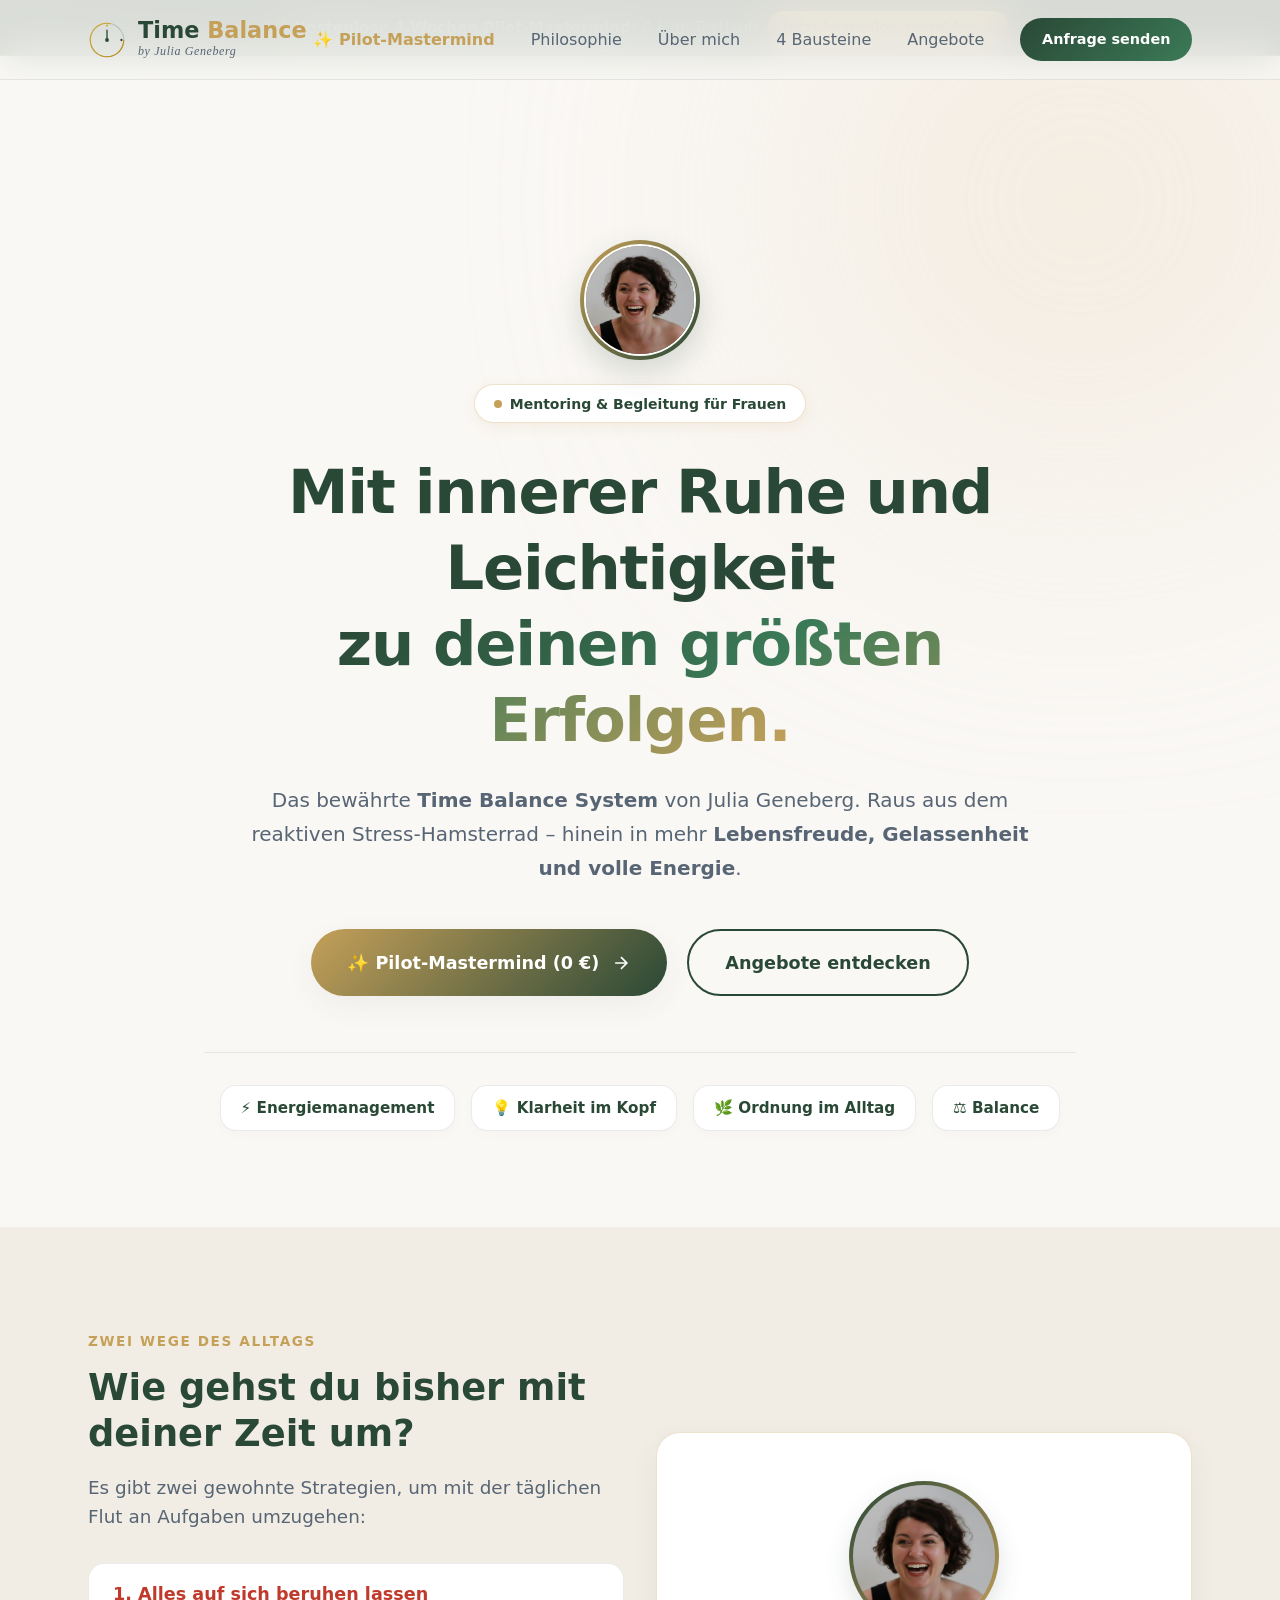
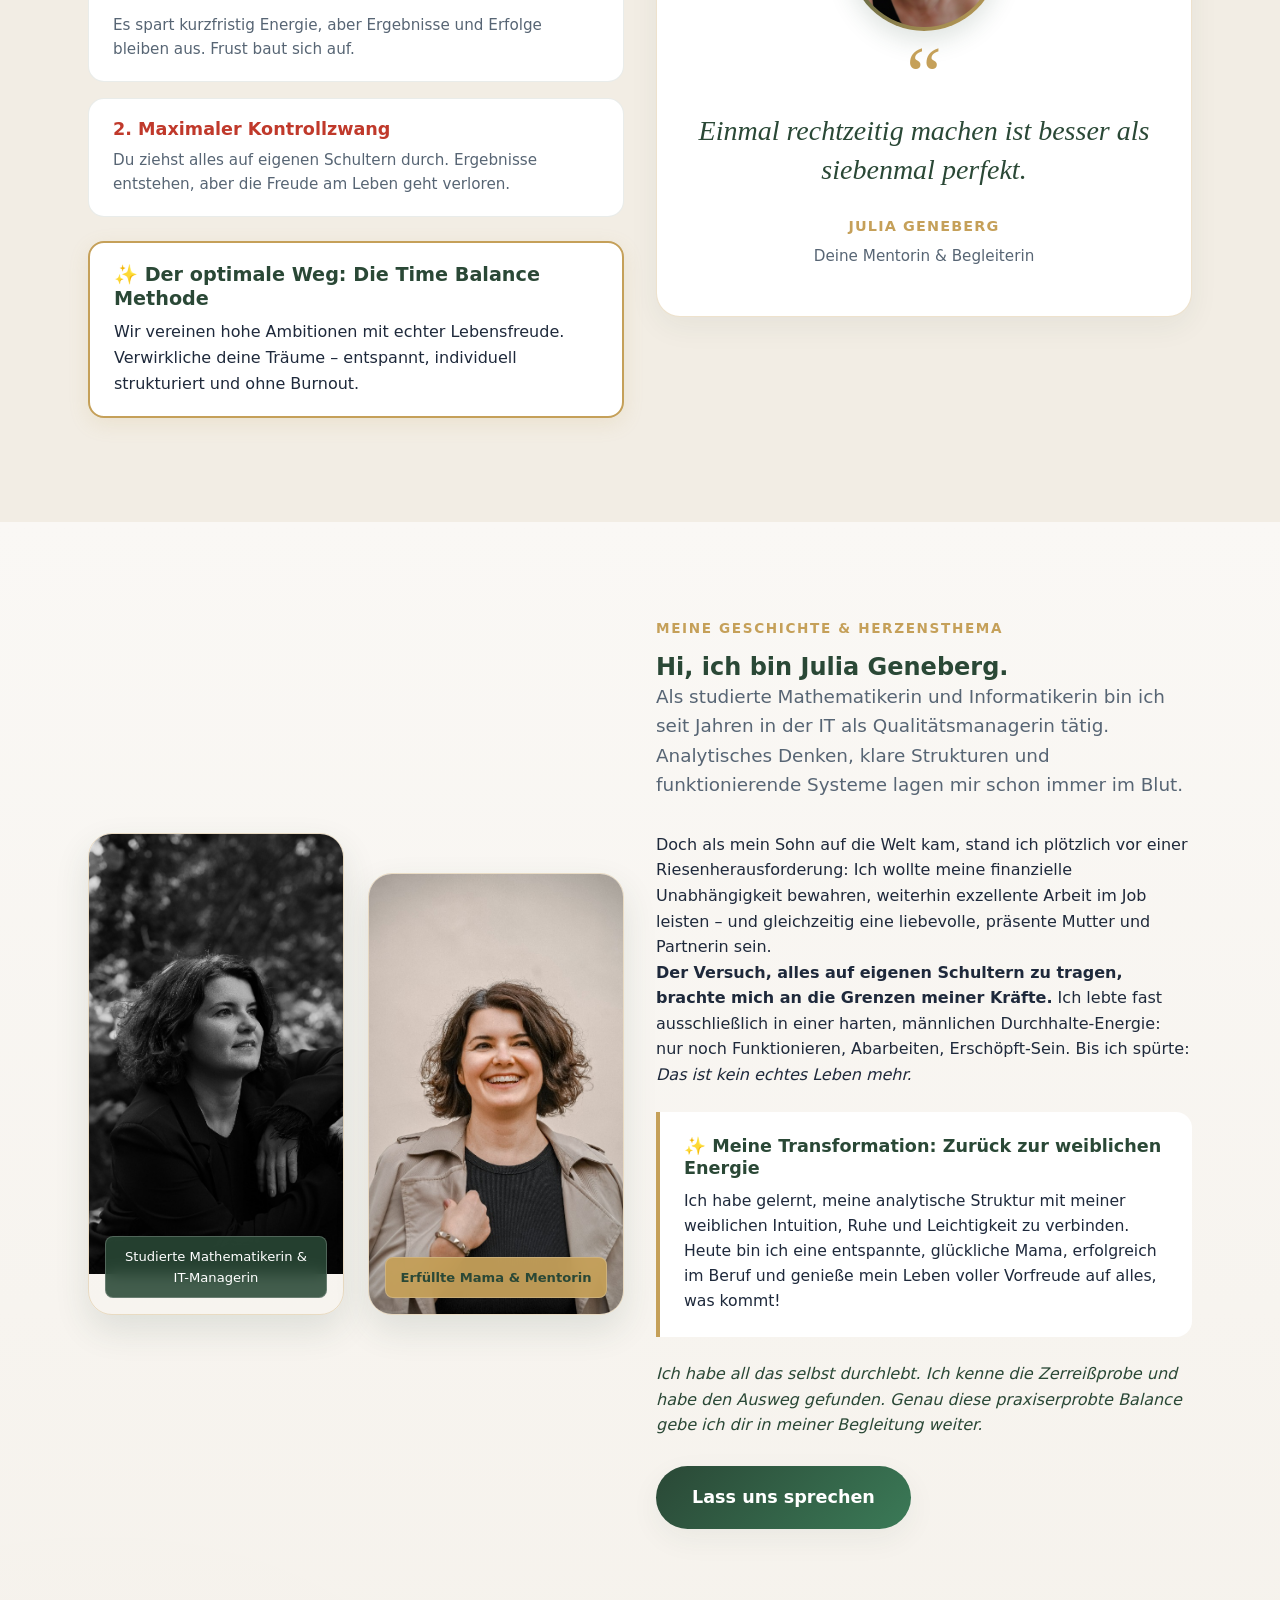
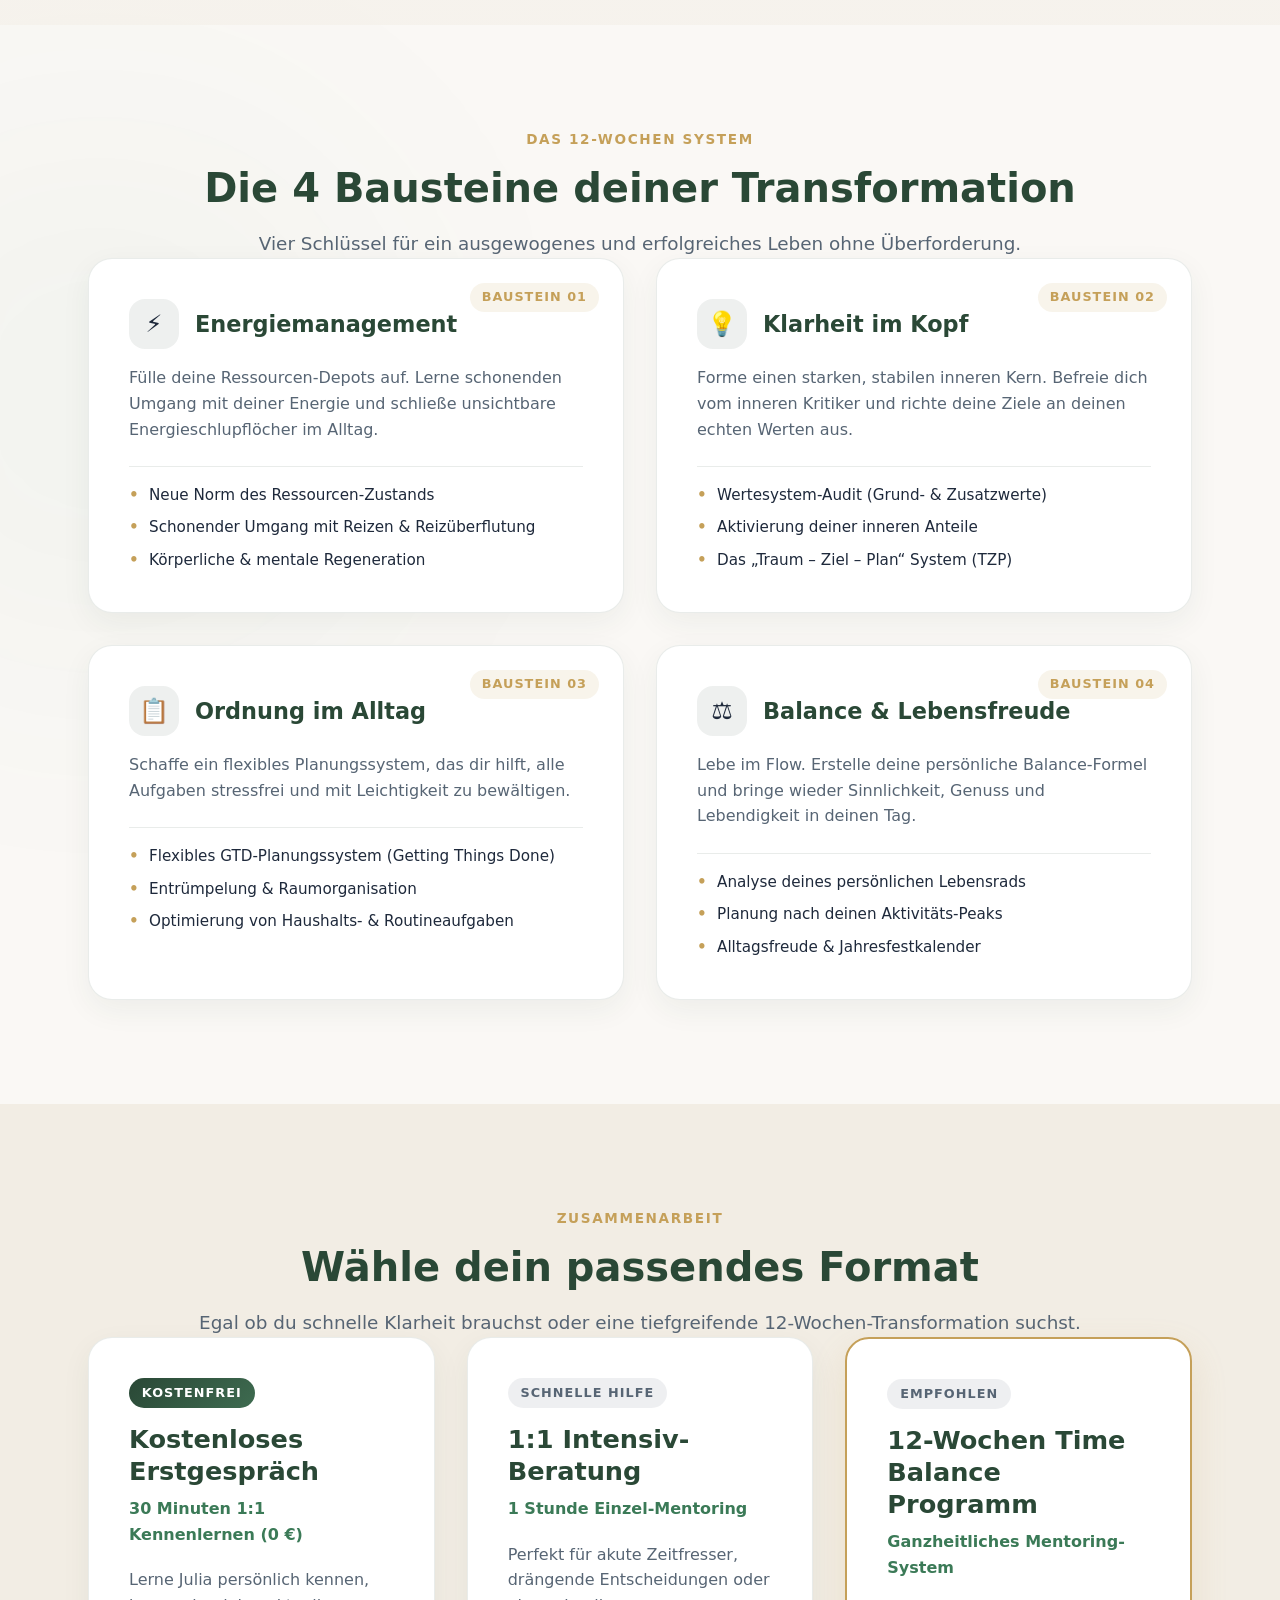
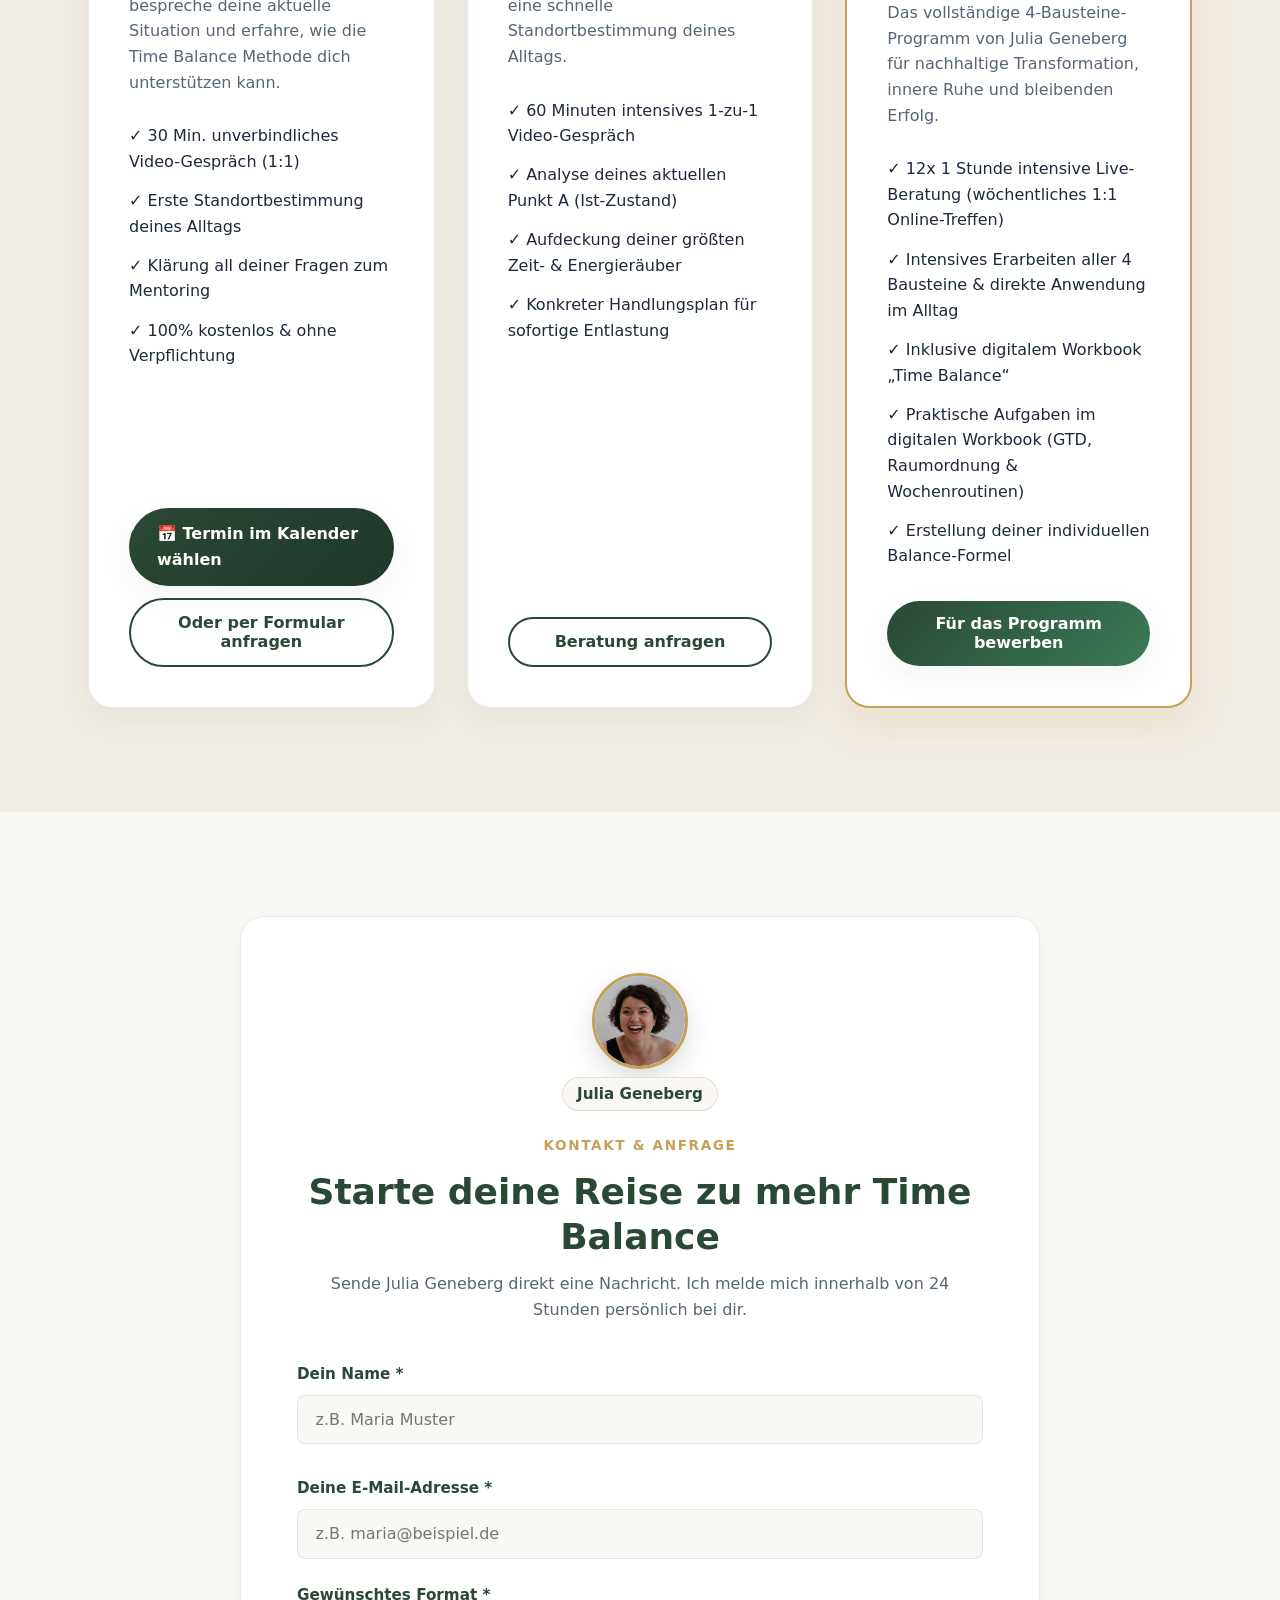
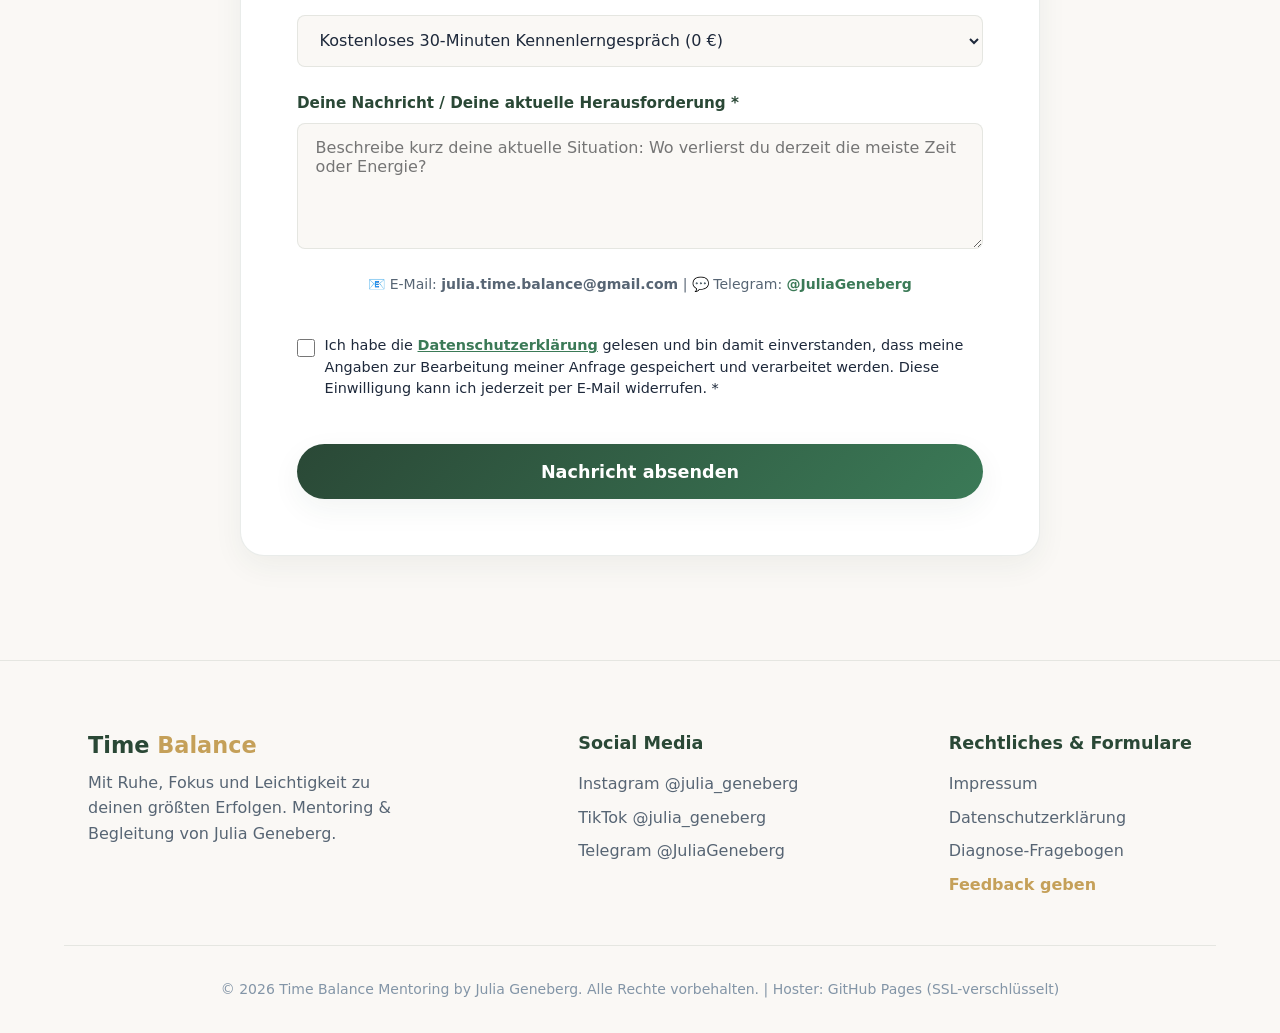
==== commit 493dead3: "Add files via upload" ====
--- a/index.html
+++ b/index.html
@@ -20,7 +20,7 @@
     <!-- Top Announcement Banner for Mastermind -->
     <div style="background: linear-gradient(135deg, #2A4836 0%, #1A3023 100%); color: #FFF; text-align: center; padding: 0.7rem 1rem; font-size: 0.95rem; font-weight: 500; border-bottom: 1px solid rgba(197, 160, 89, 0.4); position: relative; z-index: 101; display: flex; align-items: center; justify-content: center; flex-wrap: wrap; gap: 0.5rem;">
         <span>✨ <strong>Kostenlose 4-Wochen Pilot-Mastermind:</strong> 0 € im Testlauf!</span>
-        <a href="FOKUSGRUPPE_TIME_BALANCE/fokusgruppe.html" style="display: inline-flex; align-items: center; gap: 0.35rem; background: #C5A059; color: #1E293B; font-weight: 700; padding: 0.35rem 1rem; border-radius: 50px; text-decoration: none; font-size: 0.85rem; box-shadow: 0 4px 12px rgba(0,0,0,0.15);">
+        <a href="fokusgruppe.html" style="display: inline-flex; align-items: center; gap: 0.35rem; background: #C5A059; color: #1E293B; font-weight: 700; padding: 0.35rem 1rem; border-radius: 50px; text-decoration: none; font-size: 0.85rem; box-shadow: 0 4px 12px rgba(0,0,0,0.15);">
             Jetzt kostenlos anmelden →
         </a>
     </div>
@@ -60,7 +60,7 @@
                 </div>
             </a>
             <div class="nav-links">
-                <a href="FOKUSGRUPPE_TIME_BALANCE/fokusgruppe.html" style="color: var(--accent-gold); font-weight: 700;">✨ Pilot-Mastermind</a>
+                <a href="fokusgruppe.html" style="color: var(--accent-gold); font-weight: 700;">✨ Pilot-Mastermind</a>
                 <a href="#philosophie">Philosophie</a>
                 <a href="#ueber-mich">Über mich</a>
                 <a href="#bausteine">4 Bausteine</a>
@@ -89,7 +89,7 @@
                 Das bewährte <strong>Time Balance System</strong> von Julia Geneberg. Raus aus dem reaktiven Stress-Hamsterrad – hinein in mehr <strong>Lebensfreude, Gelassenheit und volle Energie</strong>.
             </p>
             <div class="hero-actions">
-                <a href="FOKUSGRUPPE_TIME_BALANCE/fokusgruppe.html" class="btn btn-primary btn-lg shadow-soft" style="background: linear-gradient(135deg, #C5A059 0%, #2A4836 100%); border: none;">
+                <a href="fokusgruppe.html" class="btn btn-primary btn-lg shadow-soft" style="background: linear-gradient(135deg, #C5A059 0%, #2A4836 100%); border: none;">
                     <span>✨ Pilot-Mastermind (0 €)</span>
                     <svg width="20" height="20" viewBox="0 0 24 24" fill="none" stroke="currentColor" stroke-width="2"><path d="M5 12h14M12 5l7 7-7 7"/></svg>
                 </a>
@@ -395,6 +395,12 @@
                         <div class="form-note">
                             <span>📧 E-Mail: <strong>julia.time.balance@gmail.com</strong> | 💬 Telegram: <a href="https://t.me/JuliaGeneberg" target="_blank" rel="noopener" style="color: var(--brand-emerald); font-weight: 600;">@JuliaGeneberg</a></span>
                         </div>
+
+                        <!-- Datenschutz-Einwilligung -->
+                        <label class="consent-check" style="display: flex; align-items: flex-start; gap: 0.6rem; margin: 1rem 0 1.25rem; font-size: 0.9rem; line-height: 1.5; cursor: pointer; text-align: left;">
+                            <input type="checkbox" name="Datenschutz_Einwilligung" value="Ja, akzeptiert" required style="margin-top: 0.25rem; width: 18px; height: 18px; min-width: 18px; accent-color: var(--brand-forest);">
+                            <span>Ich habe die <a href="#datenschutz" class="open-datenschutz" style="color: var(--brand-emerald); font-weight: 600; text-decoration: underline;">Datenschutzerklärung</a> gelesen und bin damit einverstanden, dass meine Angaben zur Bearbeitung meiner Anfrage gespeichert und verarbeitet werden. Diese Einwilligung kann ich jederzeit per E-Mail widerrufen. *</span>
+                        </label>
 
                         <button type="submit" class="btn btn-primary btn-lg btn-block shadow-soft">
                             Nachricht absenden
